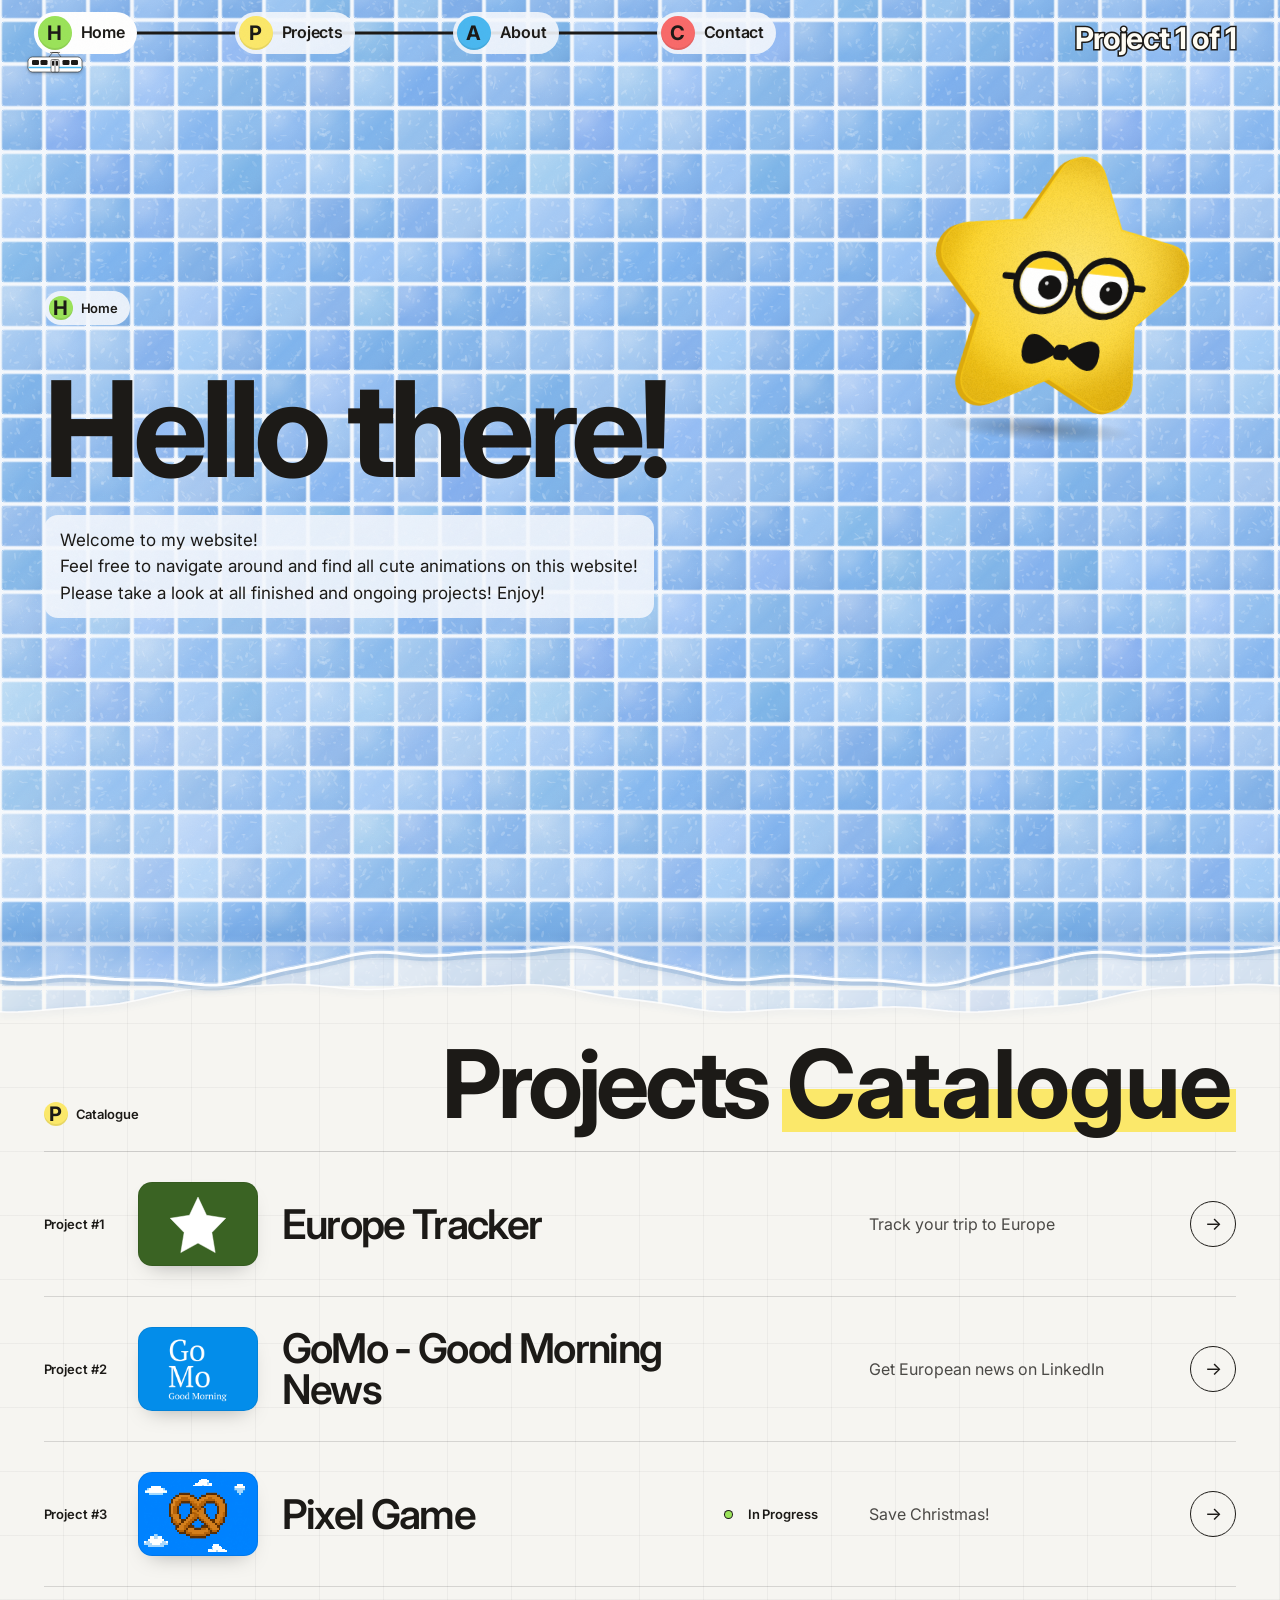
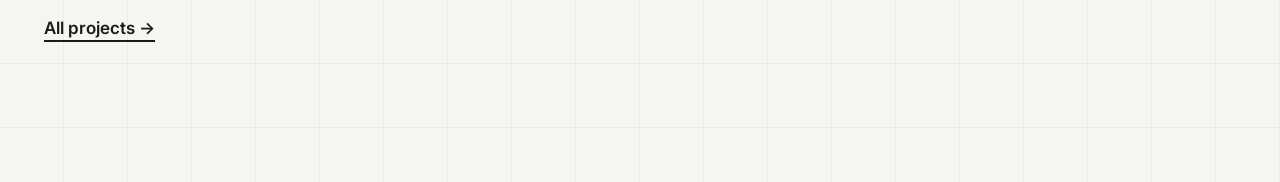
==== index.html @ 6cf7b0b1 "v73: About plush tram v2 with stone tunnel portals" ====
<!doctype html>
<html lang="en">
<head>
  <meta charset="utf-8">
  <meta name="viewport" content="width=device-width, initial-scale=1">
  <title>Project 1 of 1 — Apps, games &amp; media</title>
  <meta name="description" content="Project 1 of 1 is a small independent studio building apps, games and media. Every project is one of one.">
  <meta name="theme-color" content="#8fbdf0">
  <link rel="canonical" href="https://wolfgang-huber.github.io/project-1-of-1/">
  <meta property="og:type" content="website">
  <meta property="og:site_name" content="Project 1 of 1">
  <meta property="og:title" content="Project 1 of 1 — Apps, games &amp; media">
  <meta property="og:description" content="Project 1 of 1 is a small independent studio building apps, games and media. Every project is one of one.">
  <meta property="og:url" content="https://wolfgang-huber.github.io/project-1-of-1/">
  <meta property="og:image" content="https://wolfgang-huber.github.io/project-1-of-1/og-image.png">
  <meta name="twitter:card" content="summary_large_image">
  <link rel="icon" href="favicon.svg" type="image/svg+xml">
  <link rel="icon" href="favicon-32.png" sizes="32x32" type="image/png">
  <link rel="apple-touch-icon" href="apple-touch-icon.png">
  <link rel="preconnect" href="https://fonts.googleapis.com">
  <link rel="preconnect" href="https://fonts.gstatic.com" crossorigin>
  <link href="https://fonts.googleapis.com/css2?family=Inter:wght@400;500;600;700;800&display=swap" rel="stylesheet">
  <link rel="stylesheet" href="css/styles.css?v=73">
  <meta name="build" content="nav-train-v73">
  <script>document.documentElement.classList.add("js");</script>
</head>
<body>
  <a class="skip-link" href="#main">Skip to content</a>
  <header class="site-header">
    <nav class="nav wrap" aria-label="Primary">
      <a class="logo" href="index.html" aria-label="Project 1 of 1 — home">
        <span class="logo-outline" aria-hidden="true">Project 1 of 1</span>
      </a>
      <ul class="nav-links route" id="nav-links">
        <li><a href="index.html" aria-current="page"><span class="bullet bullet--lime" aria-hidden="true">H</span><span class="stop"><b>Home</b><small>Start of line</small></span></a></li>
        <li><a href="projects.html"><span class="bullet bullet--yellow" aria-hidden="true">P</span><span class="stop"><b>Projects</b><small>3 lots on view</small></span></a></li>
        <li><a href="about.html"><span class="bullet bullet--sky" aria-hidden="true">A</span><span class="stop"><b>About</b><small>The idea</small></span></a></li>
        <li><a href="contact.html"><span class="bullet bullet--coral" aria-hidden="true">C</span><span class="stop"><b>Contact</b><small>Say hello</small></span></a></li>
        <li class="train-li" aria-hidden="true"><span class="train"><svg viewBox="0 0 60 24" width="60" height="24"><path d="M24 7L27.5 2.5H32.5L36 7" fill="none" stroke="#1c1a17" stroke-opacity=".55" stroke-width="1" stroke-linejoin="round"/><path d="M25.5 2.5H34.5" stroke="#1c1a17" stroke-opacity=".55" stroke-width="1" stroke-linecap="round"/><rect x="3" y="7" width="54" height="15" rx="4.5" fill="#fff" stroke="#1c1a17" stroke-opacity=".55" stroke-width="1"/><path d="M3.5 17.5H56.5" stroke="#4ab8f0" stroke-width="1.6"/><g fill="#1c1a17"><rect x="7" y="10" width="7" height="5" rx="1.3"/><rect x="15.5" y="10" width="7" height="5" rx="1.3"/><rect x="37.5" y="10" width="7" height="5" rx="1.3"/><rect x="46" y="10" width="7" height="5" rx="1.3"/></g><rect x="26" y="9.5" width="8" height="12.5" rx="1.2" fill="#fff" stroke="#1c1a17" stroke-opacity=".55" stroke-width="1"/><path d="M30 9.5V22" stroke="#1c1a17" stroke-opacity=".55" stroke-width="1"/><g fill="#1c1a17"><rect x="27" y="10.8" width="2.2" height="5" rx=".7"/><rect x="30.8" y="10.8" width="2.2" height="5" rx=".7"/></g></svg></span></li>
      </ul>
    </nav>
  </header>
  <script src="js/nav.js?v=73"></script>
  <main id="main">
    <section class="hero hero--home" aria-labelledby="hero-title">
      <div class="hero-star" aria-hidden="true"><svg class="star-svg" viewBox="0 0 400 420" xmlns="http://www.w3.org/2000/svg" aria-hidden="true" focusable="false">
  <defs>
    <radialGradient id="stBody" cx="48%" cy="44%" r="62%">
      <stop offset="0" stop-color="#fed628"/><stop offset=".72" stop-color="#fdd324"/><stop offset="1" stop-color="#f0c215"/>
    </radialGradient>
    <radialGradient id="stHi" cx="38%" cy="28%" r="38%">
      <stop offset="0" stop-color="#fff" stop-opacity=".75"/><stop offset="1" stop-color="#fff" stop-opacity="0"/>
    </radialGradient>
    <radialGradient id="stShadow" cx="50%" cy="50%" r="50%">
      <stop offset="0" stop-color="#1c1a17" stop-opacity=".32"/><stop offset="1" stop-color="#1c1a17" stop-opacity="0"/>
    </radialGradient>
    <mask id="stBodyMask" maskUnits="userSpaceOnUse" x="0" y="0" width="400" height="420"><polygon points="200.0,84.0 238.8,158.6 321.7,172.4 262.8,232.4 275.2,315.6 200.0,278.0 124.8,315.6 137.2,232.4 78.3,172.4 161.2,158.6" fill="#fff" stroke="#fff" stroke-width="58" stroke-linejoin="round"/></mask>
    <radialGradient id="stDark" cx="50%" cy="50%" r="50%"><stop offset=".5" stop-color="#b98300" stop-opacity="0"/><stop offset=".78" stop-color="#b98300" stop-opacity=".22"/><stop offset="1" stop-color="#9c6d00" stop-opacity=".42"/></radialGradient>
    <radialGradient id="stLight" cx="50%" cy="50%" r="50%"><stop offset="0" stop-color="#fff3a6" stop-opacity=".55"/><stop offset="1" stop-color="#fff3a6" stop-opacity="0"/></radialGradient>
    <pattern id="stGrain" patternUnits="userSpaceOnUse" width="96" height="96"><image href="img/plush-grain.png?v=73" width="96" height="96"/></pattern>
    <clipPath id="stEyeClip"><circle r="28.5"/></clipPath>
    <filter id="stSoft" x="-20%" y="-20%" width="140%" height="140%"><feGaussianBlur stdDeviation="6"/></filter>
  </defs>
  <ellipse class="st-shadow" cx="200" cy="370" rx="118" ry="15" fill="url(#stShadow)"/>
  <g class="st-bob">
    <g class="st-back" transform="translate(0 0)"><polygon points="200.0,84.0 238.8,158.6 321.7,172.4 262.8,232.4 275.2,315.6 200.0,278.0 124.8,315.6 137.2,232.4 78.3,172.4 161.2,158.6" fill="#dcaa0e" stroke="#dcaa0e" stroke-width="62" stroke-linejoin="round"/></g>
    <g class="st-body">
      <polygon points="200.0,84.0 238.8,158.6 321.7,172.4 262.8,232.4 275.2,315.6 200.0,278.0 124.8,315.6 137.2,232.4 78.3,172.4 161.2,158.6" fill="url(#stBody)" stroke="url(#stBody)" stroke-width="62" stroke-linejoin="round"/>
      <g mask="url(#stBodyMask)">
        <circle class="st-dark" cx="200" cy="205" r="210" fill="url(#stDark)"/>
        <circle class="st-light" cx="200" cy="205" r="150" fill="url(#stLight)"/>
        <rect x="40" y="40" width="320" height="320" fill="url(#stGrain)" opacity=".18"/>
      </g>
    </g>
    <g class="st-face">
      <g class="st-eyes-open">
        <g class="st-eye" transform="translate(162 196)"><circle r="28.5" fill="#fff"/><circle r="28.5" fill="none" stroke="#1c1a17" stroke-opacity=".08" stroke-width="3"/><g class="st-pupil"><circle r="14" fill="#141312"/><circle cx="-4.5" cy="-4.5" r="2.2" fill="#fff" opacity=".85"/></g><rect class="st-eyelid" x="-29" y="-29" width="58" height="0" fill="#fed628" clip-path="url(#stEyeClip)"/></g>
        <g class="st-eye" transform="translate(238 196)"><circle r="28.5" fill="#fff"/><circle r="28.5" fill="none" stroke="#1c1a17" stroke-opacity=".08" stroke-width="3"/><g class="st-pupil"><circle r="14" fill="#141312"/><circle cx="-4.5" cy="-4.5" r="2.2" fill="#fff" opacity=".85"/></g><rect class="st-eyelid" x="-29" y="-29" width="58" height="0" fill="#fed628" clip-path="url(#stEyeClip)"/></g>
      </g>
      <g class="st-eyes-closed" fill="none" stroke="#1c1a17" stroke-width="6" stroke-linecap="round">
        <path d="M148 196 q14 12 28 0"/><path d="M224 196 q14 12 28 0"/>
      </g>
      <g class="st-glasses" fill="none" stroke="#141312" stroke-width="7.5" stroke-linecap="round">
        <circle cx="162" cy="196" r="33"/><circle cx="238" cy="196" r="33"/>
        <path d="M195 194 q5 -5 10 0"/><path d="M129 192 h-14"/><path d="M271 192 h14"/>
      </g>
      <g class="st-bow" transform="translate(200 276)">
        <path d="M-6 0 C-18 -10 -34 -20 -42 -14 C-48 -8 -48 8 -42 14 C-34 20 -18 10 -6 0 Z M6 0 C18 -10 34 -20 42 -14 C48 -8 48 8 42 14 C34 20 18 10 6 0 Z" fill="#141312" stroke="#141312" stroke-width="3" stroke-linejoin="round"/>
        <rect x="-9" y="-9" width="18" height="18" rx="6" fill="#141312"/>
      </g>
    </g>
  </g>
</svg></div>
      <div class="wrap hero-main">
        <p class="mono hero-kicker reveal"><span class="bullet bullet--sm bullet--lime" aria-hidden="true">H</span> Home</p>
        <h1 class="hero-title" id="hero-title">
          <span class="line"><span class="reveal">Hello there!</span></span>
        </h1>
        <div class="hero-side">
          <p class="hero-sub reveal">Welcome to my website!<br>Feel free to navigate around and find all cute animations on this website!<br>Please take a look at all finished and ongoing projects! Enjoy!</p>
        </div>
      </div>
    </section>
    <div class="waterline" aria-hidden="true">
      <div class="wl-wave wl-w2"><div class="wl-slosh"><div class="wl-mask"><div class="wl-unscale"><div class="wl-tiles"></div></div></div></div></div>
      <div class="wl-wave wl-w1"><div class="wl-slosh"><div class="wl-mask"><div class="wl-unscale"><div class="wl-tiles"></div></div></div></div></div>
      <div class="wl-wave wl-w2"><div class="wl-slosh"><div class="wl-line"></div></div></div>
      <div class="wl-wave wl-w1"><div class="wl-slosh"><div class="wl-line"></div></div></div>
    </div>

    <section class="section" aria-labelledby="projects-title">
      <div class="wrap">
        <div class="section-head">
          <p class="mono reveal"><span class="bullet bullet--sm bullet--yellow" aria-hidden="true">P</span> Catalogue</p>
          <h2 class="section-title reveal" id="projects-title">Projects <em>Catalogue</em></h2>
        </div>
        <ol class="work" role="list">
          <li class="work-item work-item--coral reveal">
            <a href="projects/europe-tracker.html" class="work-link" aria-label="Europe Tracker, app — view details">
              <span class="work-num mono">Project #1</span>
              <span class="work-thumb swatch swatch--coral" aria-hidden="true"></span>
              <span class="work-name">Europe Tracker</span>
              <span class="work-type mono"></span>
              <span class="work-desc">Track your trip to Europe</span>
              <span class="work-arrow" aria-hidden="true">→</span>
            </a>
          </li>
          <li class="work-item work-item--sky reveal">
            <a href="projects/morning-news.html" class="work-link" aria-label="Morning news channel on LinkedIn — view details">
              <span class="work-num mono">Project #2</span>
              <span class="work-thumb swatch swatch--sky" aria-hidden="true"></span>
              <span class="work-name">GoMo - Good Morning News</span>
              <span class="work-type mono"></span>
              <span class="work-desc">Get European news on LinkedIn</span>
              <span class="work-arrow" aria-hidden="true">→</span>
            </a>
          </li>
          <li class="work-item work-item--lime reveal">
            <a href="projects/pixel-game.html" class="work-link" aria-label="Pixel art game, in progress — view details">
              <span class="work-num mono">Project #3</span>
              <span class="work-thumb swatch swatch--lime" aria-hidden="true"></span>
              <span class="work-name">Pixel Game</span>
              <span class="work-type mono"><b class="live" aria-hidden="true"></b>In Progress</span>
              <span class="work-desc">Save Christmas!</span>
              <span class="work-arrow" aria-hidden="true">→</span>
            </a>
          </li>
        </ol>
        <p class="section-more reveal"><a class="text-link" href="projects.html">All projects <span aria-hidden="true">→</span></a></p>
      </div>
    </section>
  </main>
  <script src="js/tiles.js?v=73"></script>
  <script type="module" src="js/main.js?v=73"></script>
  <script src="js/star.js?v=73" defer></script>
  <script src="js/waterline.js?v=73" defer></script>
</body>
</html>
---- css/styles.css ----
/* Kern Studio (placeholder name) — studio / lab concept */
:root {
  --paper: #f4f0e6;
  --paper-2: #e9e5dc;
  --ink: #1c1a17;
  --ink-2: #2a2926;
  --muted: #5f5b54;
  --accent: #fbe86a;
  --accent-deep: #e9cf2f;
  --coral: #f86a6a;
  --sky: #4ab8f0;
  --lime: #9be35a;
  --display: "Instrument Serif", Georgia, serif;
  --line: rgba(18, 18, 18, 0.14);
  --sans: "Inter Tight", "Inter", system-ui, sans-serif;
  --serif: "Instrument Serif", Georgia, serif;
  --mono: "IBM Plex Mono", ui-monospace, Menlo, monospace;
  --pad: clamp(20px, 3.4vw, 48px);
  --ease: cubic-bezier(0.2, 0.9, 0.1, 1);
  --header-h: 76px;
}
*, *::before, *::after { box-sizing: border-box; }
html { scroll-behavior: smooth; scroll-padding-top: var(--header-h); }
body {
  margin: 0; background: var(--paper); color: var(--ink);
  font: 400 17px/1.55 var(--sans);
  -webkit-font-smoothing: antialiased; overflow-x: hidden;
}
a { color: inherit; text-decoration: none; }
canvas, svg { display: block; }
::selection { background: var(--accent); color: var(--ink); }
:focus-visible { outline: 2px solid var(--ink); box-shadow: 0 0 0 5px var(--accent); outline-offset: 3px; border-radius: 2px; }
.sr-only { position: absolute; width: 1px; height: 1px; overflow: hidden; clip: rect(0 0 0 0); white-space: nowrap; }
.skip-link { position: absolute; left: 12px; top: -60px; z-index: 99; background: var(--ink); color: var(--paper); padding: 10px 14px; font: 500 13px var(--mono); }
.skip-link:focus { top: 12px; }
.wrap { width: 100%; max-width: 1440px; margin: 0 auto; padding: 0 var(--pad); position: relative; }
.mono { font: 500 12px/1.4 var(--mono); letter-spacing: 0.04em; text-transform: uppercase; color: var(--muted); margin: 0; }
em { font-family: var(--serif); font-style: italic; font-weight: 400; letter-spacing: -0.01em; }

/* paper grain */
body::after {
  content: ""; position: fixed; inset: 0; pointer-events: none; z-index: 100; opacity: .35; mix-blend-mode: multiply;
  background-image: url("data:image/svg+xml,%3Csvg xmlns='http://www.w3.org/2000/svg' width='180' height='180'%3E%3Cfilter id='n'%3E%3CfeTurbulence type='fractalNoise' baseFrequency='.85' numOctaves='3' stitchTiles='stitch'/%3E%3CfeColorMatrix values='0 0 0 0 0.5 0 0 0 0 0.45 0 0 0 0 0.4 0 0 0 .18 0'/%3E%3C/filter%3E%3Crect width='100%25' height='100%25' filter='url(%23n)'/%3E%3C/svg%3E");
}

/* ---------- Header ---------- */
.site-header { position: fixed; inset: 0 0 auto; z-index: 50; height: var(--header-h); transition: background .3s, box-shadow .3s; }
.site-header.is-scrolled { background: rgba(242, 239, 232, 0.86); backdrop-filter: blur(12px); -webkit-backdrop-filter: blur(12px); box-shadow: 0 1px 0 var(--line); }
.nav { height: 100%; display: flex; align-items: center; justify-content: space-between; }
.logo { display: inline-flex; align-items: baseline; gap: 2px; }
.logo-word { font: 700 28px/1 var(--sans); letter-spacing: -0.06em; }
.logo-dot { width: 9px; height: 9px; border-radius: 50%; background: var(--accent); margin-left: 2px; }
.logo-sub { font: 500 11px var(--mono); text-transform: uppercase; letter-spacing: .06em; color: var(--muted); margin-left: 10px; }
.nav-links { display: flex; align-items: center; gap: 4px; list-style: none; margin: 0; padding: 0; }
.nav-links a { display: inline-block; padding: 9px 14px; border-radius: 999px; font-weight: 500; font-size: 15px; transition: background .25s, color .25s; }
.nav-links a:hover { background: var(--paper-2); }
.nav-links a[aria-current="page"]:not(.nav-cta) { box-shadow: inset 0 0 0 1px var(--ink); }
.nav-links .nav-cta { background: var(--ink); color: var(--paper); margin-left: 8px; padding: 9px 18px; }
.nav-links .nav-cta:hover { background: var(--accent); color: var(--ink); }
.nav-toggle { display: none; background: var(--ink); color: var(--paper); border: 0; border-radius: 999px; padding: 10px 18px; font: 500 14px var(--sans); cursor: pointer; }

/* ---------- Hero ---------- */
.hero { position: relative; min-height: 100vh; min-height: 100svh; display: flex; flex-direction: column; justify-content: space-between; padding: calc(var(--header-h) + 8px) 0 clamp(28px, 3.4vw, 44px); overflow: hidden; }
.hero-stage { position: absolute; inset: 0; z-index: 0; }
#globe { width: 100%; height: 100%; touch-action: pan-y; }
.blob-fallback { display: none; }
.no-webgl .blob-fallback { display: block; position: absolute; right: 8%; top: 18%; width: 36vw; aspect-ratio: 1; border-radius: 44% 56% 52% 48%; background: radial-gradient(circle at 35% 30%, #4a4642, #121212 60%); box-shadow: 0 0 0 1px var(--accent); }
.hero-top { position: relative; z-index: 2; display: flex; gap: clamp(16px, 3vw, 44px); padding-top: 14px; border-top: 1px solid var(--line); margin-top: 0; }
.hero-top .hero-hint { margin-left: auto; color: var(--ink); }
.hero-main { position: relative; z-index: 2; display: grid; grid-template-columns: minmax(0, 760px); align-items: end; gap: 26px; pointer-events: none; }
.hero-main a { pointer-events: auto; }
.hero-title { margin: 0; font-family: var(--display); font-weight: 400; font-size: clamp(60px, 8.6vw, 138px); line-height: 0.88; letter-spacing: -0.025em; }
.hero-title .line { display: block; overflow: hidden; padding-bottom: 0.06em; margin-bottom: -0.06em; }
.hero-title .line > span { display: inline-block; }
.hero-title em { font-size: 1em; letter-spacing: -0.02em; color: var(--ink); padding: 0 0.08em 0 0.04em; background: linear-gradient(transparent 52%, var(--accent) 52%, var(--accent) 90%, transparent 90%); }
.hero-side { padding-bottom: 6px; display: flex; align-items: center; gap: 28px; flex-wrap: wrap; }
.hero-side .hero-sub { margin: 0; }
.hero-sub { margin: 0 0 22px; color: var(--ink-2); font-size: 17px; max-width: 34ch; }
.btn { display: inline-flex; align-items: center; gap: 14px; padding: 8px 8px 8px 22px; border-radius: 999px; background: var(--ink); color: var(--paper); font-weight: 500; font-size: 15px; transition: background .3s var(--ease); }
.btn-icon { display: grid; place-items: center; width: 38px; height: 38px; border-radius: 50%; background: var(--accent); color: var(--ink); transition: transform .4s var(--ease); }
.btn:hover .btn-icon { transform: rotate(-45deg) scale(1.06); }
.badge { position: absolute; z-index: 2; right: calc(var(--pad) + 8px); top: auto; bottom: 48px; width: 112px; height: 112px; animation: spin 18s linear infinite; pointer-events: none; }
.badge text { font: 500 9.6px var(--mono); letter-spacing: .14em; text-transform: uppercase; fill: var(--ink); }
.badge circle { fill: var(--accent); }
@keyframes spin { to { transform: rotate(360deg); } }

/* ---------- Marquee ---------- */

/* ---------- Sections ---------- */
.section { padding: clamp(88px, 11vw, 160px) 0; }
.section-head { display: flex; justify-content: space-between; align-items: end; gap: 24px; border-bottom: 1px solid var(--ink); padding-bottom: 22px; flex-wrap: wrap-reverse; }
.section-title { margin: 0; font-family: var(--display); font-weight: 400; font-size: clamp(52px, 7.4vw, 120px); line-height: .9; letter-spacing: -0.025em; }
.section-title em { color: var(--ink); padding: 0 .06em; background: linear-gradient(transparent 55%, var(--accent) 55%, var(--accent) 92%, transparent 92%); }

/* Work list */
.work { list-style: none; margin: 0; padding: 0; }
.work-item { border-bottom: 1px solid var(--line); }
.work-link {
  position: relative; isolation: isolate;
  display: grid; grid-template-columns: 70px 120px minmax(0, 1.3fr) minmax(0, 0.8fr) minmax(0, 1.2fr) 48px;
  align-items: center; gap: 24px; padding: 30px 0;
  transition: color .35s var(--ease), padding .45s var(--ease);
}
.work-link::before { content: ""; position: absolute; inset: 0 calc(-1 * var(--pad)); background: var(--lot, var(--accent)); z-index: -1; transform: scaleY(0); transform-origin: bottom; transition: transform .45s var(--ease); }
.work-link:hover, .work-link:focus-visible { color: var(--ink); padding-left: 18px; }
.work-link:hover::before, .work-link:focus-visible::before { transform: scaleY(1); }
.work-link:hover .mono, .work-link:focus-visible .mono { color: var(--ink); }
.work-name { font-family: var(--display); font-weight: 400; font-size: clamp(34px, 4vw, 62px); letter-spacing: -0.02em; line-height: 1; }
.work-desc { color: inherit; opacity: .78; font-size: 16px; }
.work-arrow { justify-self: end; display: grid; place-items: center; width: 46px; height: 46px; border-radius: 50%; border: 1px solid currentColor; font-size: 18px; transition: background .35s, transform .45s var(--ease), border-color .35s; }
.work-link:hover .work-arrow { background: var(--ink); border-color: var(--ink); color: var(--paper); transform: rotate(-45deg); }
.live { display: inline-block; width: 7px; height: 7px; border-radius: 50%; background: var(--accent); margin-right: 8px; vertical-align: 1px; animation: blink 1.6s steps(2) infinite; }
@keyframes blink { 50% { opacity: .2; } }

/* thumbnails — abstract, CSS only */
.work-thumb { position: relative; width: 120px; height: 84px; border-radius: 10px; overflow: hidden; background: var(--paper-2); transition: transform .5s var(--ease); }
.work-link:hover .work-thumb { transform: scale(1.06) rotate(-2deg); }
.thumb--tracker { background: var(--accent); }
.thumb--tracker i { position: absolute; left: 50%; top: 50%; border: 1.5px solid var(--ink); border-radius: 50%; transform: translate(-50%, -50%); }
.thumb--tracker i:nth-child(1) { width: 20px; height: 20px; background: var(--ink); }
.thumb--tracker i:nth-child(2) { width: 46px; height: 46px; }
.thumb--tracker i:nth-child(3) { width: 72px; height: 72px; opacity: .5; }
.thumb--news { background: var(--ink); }
.work-link:hover .thumb--news { box-shadow: inset 0 0 0 1px rgba(242,239,232,.25); }
.thumb--news i { position: absolute; left: 50%; bottom: -34px; border-radius: 50%; transform: translateX(-50%); }
.thumb--news i:nth-child(1) { width: 52px; height: 52px; background: var(--accent); bottom: -18px; }
.thumb--news i:nth-child(2) { width: 84px; height: 84px; border: 1.5px solid var(--accent); bottom: -34px; opacity: .6; }
.thumb--news i:nth-child(3) { width: 116px; height: 116px; border: 1.5px solid var(--accent); bottom: -50px; opacity: .3; }
.thumb--pixel { background: #d9d4c8; display: grid; grid-template-columns: repeat(2, 18px); grid-auto-rows: 18px; place-content: center; }
.thumb--pixel i { background: var(--ink); }
.thumb--pixel i:nth-child(2), .thumb--pixel i:nth-child(3) { background: var(--accent); }
.work-link:hover .thumb--pixel i { animation: hop .6s var(--ease) infinite alternate; }
.thumb--pixel i:nth-child(2) { animation-delay: .1s !important; }
.thumb--pixel i:nth-child(3) { animation-delay: .2s !important; }
.thumb--pixel i:nth-child(4) { animation-delay: .3s !important; }
@keyframes hop { to { transform: translateY(-5px); } }

/* About */
.section--about { background: var(--paper-2); }
.about-title { margin: 22px 0 clamp(56px, 7vw, 96px); max-width: 24ch; font-family: var(--display); font-weight: 400; font-size: clamp(36px, 4.8vw, 74px); line-height: 1.02; letter-spacing: -0.02em; }
.about-title .muted { color: var(--muted); }
.pillars { list-style: none; margin: 0; padding: 0; display: grid; grid-template-columns: repeat(3, 1fr); gap: 0; border-top: 1px solid var(--ink); }
.pillars li { padding: 26px 28px 8px 0; }
.pillars li + li { padding-left: 28px; border-left: 1px solid var(--line); }
.pillars h3 { margin: 18px 0 8px; font-family: var(--display); font-weight: 400; font-size: 40px; letter-spacing: -0.01em; }
.pillars p { margin: 0; color: var(--ink-2); max-width: 30ch; }

/* Footer */
.footer { background: var(--ink); color: var(--paper); padding: clamp(88px, 11vw, 150px) 0 32px; }
.footer .mono { color: rgba(242, 239, 232, .6); }
.footer-title { margin: 18px 0 clamp(56px, 7vw, 96px); font-family: var(--display); font-weight: 400; font-size: clamp(72px, 14vw, 236px); line-height: .85; letter-spacing: -0.03em; }
.footer-title a { display: inline-flex; align-items: flex-start; gap: .08em; transition: color .3s; }
.footer-title a { color: var(--accent); }
.footer-title a:hover { color: #fff; }
.footer-arrow { font-size: .45em; color: var(--accent); transition: transform .45s var(--ease); }
.footer-title a:hover .footer-arrow { transform: translate(8px, -8px); }
.footer-grid { display: grid; grid-template-columns: repeat(3, 1fr); gap: 28px; border-top: 1px solid rgba(242,239,232,.18); padding-top: 22px; }
.footer-grid p { margin: 8px 0 0; font-size: 20px; letter-spacing: -0.02em; }
.footer-bottom { display: flex; justify-content: space-between; margin-top: clamp(64px, 8vw, 120px); }
.footer-bottom a:hover { color: var(--accent); }

/* Reveal */
.js .reveal { opacity: 0; transform: translateY(24px); transition: opacity .9s var(--ease), transform .9s var(--ease); transition-delay: var(--d, 0s); }
.js .hero-title .reveal { transform: translateY(105%); opacity: 1; transition-duration: 1.1s; }
.js .reveal.is-visible { opacity: 1; transform: none; }

/* Responsive */
@media (max-width: 1100px) {
  .work-link { grid-template-columns: 56px 100px 1fr auto 48px; }
  .work-desc { display: none; }
  .work-thumb { width: 100px; height: 72px; }
}
@media (max-width: 760px) {
  :root { --header-h: 64px; }
  .nav-toggle { display: block; }
  .nav-links { position: fixed; top: var(--header-h); left: 0; right: 0; flex-direction: column; align-items: stretch; gap: 0; padding: 8px var(--pad) 22px; background: var(--paper); box-shadow: 0 1px 0 var(--line); opacity: 0; visibility: hidden; transform: translateY(-8px); transition: opacity .3s, transform .3s var(--ease), visibility .3s; }
  .nav-links.is-open { opacity: 1; visibility: visible; transform: none; }
  .nav-links a { display: block; padding: 14px 0; border-radius: 0; border-bottom: 1px solid var(--line); font-size: 30px; font-weight: 600; letter-spacing: -0.04em; }
  .nav-links a[aria-current="page"]:not(.nav-cta) { box-shadow: none; text-decoration: underline; text-decoration-color: var(--accent); text-decoration-thickness: 5px; text-underline-offset: 6px; }
  .nav-links .nav-cta { margin: 16px 0 0; text-align: center; border-radius: 999px; font-size: 18px; letter-spacing: 0; padding: 14px; }
  .logo-sub { display: none; }
  .hero { justify-content: flex-end; gap: 0; }
  .hero-top { position: absolute; top: calc(var(--header-h) + 10px); left: 0; right: 0; flex-wrap: wrap; gap: 12px; }
  .hero-top .hero-hint { display: none; }
  .hero-main { grid-template-columns: 1fr; gap: 22px; }
  .hero-title { font-size: clamp(50px, 15vw, 84px); }
  .badge { width: 84px; height: 84px; top: auto; bottom: 46%; right: var(--pad); }
  .work-link { grid-template-columns: 64px 1fr 40px; grid-template-areas: "thumb name arrow" "thumb type arrow"; gap: 4px 16px; padding: 22px 0; }
  .work-num { display: none; }
  .work-thumb { grid-area: thumb; width: 64px; height: 64px; }
  .work-name { grid-area: name; font-size: 28px; }
  .work-type { grid-area: type; }
  .work-arrow { grid-area: arrow; width: 40px; height: 40px; }
  .thumb--tracker i:nth-child(3) { display: none; }
  .pillars { grid-template-columns: 1fr; }
  .pillars li, .pillars li + li { padding: 22px 0; border-left: 0; border-bottom: 1px solid var(--line); }
  .footer-grid { grid-template-columns: 1fr; gap: 18px; }
}
@media (prefers-reduced-motion: reduce) {
  html { scroll-behavior: auto; }
  *, *::before, *::after { animation: none !important; transition-duration: .001ms !important; }
  .js .reveal, .js .hero-title .reveal { opacity: 1; transform: none; }
}



/* --- Classical x candy additions --- */
.orn { font-family: var(--serif); font-size: 15px; color: var(--ink); margin-right: 6px; text-transform: none; }
.work-item--coral { --lot: var(--coral); }
.work-item--sky { --lot: var(--sky); }
.work-item--lime { --lot: var(--lime); }
.swatch { border-radius: 14px; background: var(--lot); box-shadow: inset 0 0 0 1px rgba(0,0,0,.06), inset 10px 10px 18px rgba(255,255,255,.5), inset -6px -8px 14px rgba(0,0,0,.08), 0 10px 22px -12px rgba(0,0,0,.35); }
.swatch::before { content: ""; position: absolute; left: 12px; top: 10px; width: 10px; height: 10px; border-radius: 50%; background: #1c1a17; box-shadow: 14px 0 0 -3px #8a8780; }
.swatch::after { content: ""; position: absolute; inset: 0; border-radius: inherit; background: linear-gradient(115deg, rgba(255,255,255,.55) 0 22%, transparent 23%); }
.work-link:hover .swatch { box-shadow: inset 0 0 0 2px var(--ink), 0 12px 24px -10px rgba(0,0,0,.4); }
.dot { display: inline-block; width: 10px; height: 10px; border-radius: 50%; margin-right: 8px; vertical-align: -1px; box-shadow: inset 2px 2px 3px rgba(255,255,255,.6); }
.dot--coral { background: var(--coral); } .dot--sky { background: var(--sky); } .dot--lime { background: var(--lime); }
.section-head { border-bottom: 0; position: relative; padding-bottom: 26px; }
.section-head::after { content: ""; position: absolute; left: 0; right: 0; bottom: 0; height: 5px; border-top: 1px solid var(--ink); border-bottom: 1px solid var(--ink); }
.hero-title .line:nth-child(2) em { background: linear-gradient(transparent 56%, var(--accent) 56%, var(--accent) 90%, transparent 90%); }
.live { background: var(--lime); box-shadow: 0 0 0 1px var(--ink); }
.logo-dot { box-shadow: 0 0 0 1.5px var(--ink); }
.badge circle { stroke: var(--ink); stroke-width: 1.5; }
.footer { background: #1c1a17; }
.footer-arrow { color: var(--accent); }

/* --- NYC-transit style navigation & labels (5c colours) --- */
:root { --transit: "Archivo", "Helvetica Neue", Helvetica, Arial, sans-serif; }
.mono { font: 700 13px/1.3 var(--transit); letter-spacing: -0.005em; text-transform: none; color: var(--ink); display: inline-flex; align-items: center; gap: 8px; }
.hero-top .mono { font-weight: 700; }
.badge text { font-family: var(--transit); font-weight: 700; letter-spacing: .08em; }
.bullet {
  --b: var(--accent); --fg: var(--ink);
  flex: none; display: inline-grid; place-items: center; width: 34px; height: 34px; border-radius: 50%;
  background: var(--b); color: var(--fg); font: 800 19px/1 var(--transit); letter-spacing: -0.02em;
  box-shadow: inset 0 -2px 0 rgba(0,0,0,.08);
}
.bullet--sm { width: 24px; height: 24px; font-size: 13px; }
.bullet--yellow { --b: var(--accent); --fg: #1c1a17; }
.bullet--coral { --b: var(--coral); --fg: #1c1a17; }
.bullet--sky { --b: var(--sky); --fg: #1c1a17; }
.bullet--lime { --b: var(--lime); --fg: #1c1a17; }

.route { position: relative; gap: 0 !important; padding: 4px 0 !important; }
.route::before { /* the line connecting the stops */
  content: ""; position: absolute; left: 22px; right: 22px; top: 50%; height: 3px; transform: translateY(-50%);
  background: var(--ink); border-radius: 2px; z-index: 0;
}
.route li { position: relative; z-index: 1; }
.route a, .route a:hover { display: inline-flex !important; align-items: center; gap: 9px; padding: 4px 12px 4px 4px !important; margin: 0 6px; border-radius: 999px !important; background: var(--paper) !important; box-shadow: none !important; transition: transform .25s var(--ease); color: var(--ink) !important; }
.route a::after { display: none; }
.route a:hover { transform: translateY(-2px); }
.route .stop { display: grid; line-height: 1.05; }
.route .stop b { font: 700 15px/1.1 var(--transit); letter-spacing: -0.01em; }
.route .stop small { display: none; font: 500 12px/1.2 var(--transit); color: var(--muted); }
.route a[aria-current="page"] .bullet { box-shadow: 0 0 0 3px var(--paper), 0 0 0 5px var(--ink); }
.route a[aria-current="page"] .stop b { text-decoration: underline; text-decoration-thickness: 3px; text-underline-offset: 4px; text-decoration-color: var(--b, var(--ink)); }
.nav-toggle { font-family: var(--transit); font-weight: 700; }

@media (max-width: 760px) {
  .route { position: fixed; top: var(--header-h); left: 0; right: 0; flex-direction: row; justify-content: space-between; padding: 12px var(--pad) 38px !important; background: var(--paper); box-shadow: 0 1px 0 var(--line); }
  .route::before { left: calc(var(--pad) + 18px); right: calc(var(--pad) + 18px); top: 34px; width: auto; height: 3px; }
  .route a, .route a:hover { display: inline-flex !important; flex-direction: column; align-items: center; margin: 0 !important; padding: 0 !important; gap: 6px; background: transparent !important; font-size: inherit !important; letter-spacing: 0 !important; }
  .route .bullet { width: 44px; height: 44px; font-size: 24px; box-shadow: 0 0 0 4px var(--paper); }
  .route a[aria-current="page"] .bullet { box-shadow: 0 0 0 4px var(--paper), 0 0 0 6px var(--ink); }
  .route .stop { text-align: center; }
  .route .stop b { font-size: 13px; letter-spacing: -0.01em; }
  .route .stop small { display: none; }
  .route a[aria-current="page"] .stop b { text-decoration: underline; text-decoration-thickness: 3px; text-underline-offset: 3px; }
}
.route a { text-decoration: none !important; }

/* ===== v4: clean background, menu top-left, "1 of 1" brand ===== */
:root { --paper: #f6f5f1; --paper-2: #ecebe5; }
body { background-color: var(--paper);
  background-image:
    linear-gradient(rgba(28,26,23,.045) 1px, transparent 1px),
    linear-gradient(90deg, rgba(28,26,23,.045) 1px, transparent 1px);
  background-size: 64px 64px; background-position: -1px -1px; }
body::after { opacity: .18; }
.section--about { background: var(--accent); }
.section--about .about-title .muted { color: rgba(28,26,23,.6); }
.section--about .pillars { border-top-color: var(--ink); }
.section--about .pillars li + li { border-left-color: rgba(28,26,23,.2); }
.site-header.is-scrolled { background: rgba(246,245,241,.9); }
.bullet { font-weight: 900; font-size: 20px; letter-spacing: -0.03em; }
.mono { font-weight: 700; letter-spacing: 0; }
.route .stop b { font: 800 16px/1.1 var(--transit); letter-spacing: -0.015em; }
.nav { justify-content: flex-start; gap: 12px; }
.nav-links { order: 0; margin-left: -10px !important; }
.logo { order: 2; margin-left: auto; display: inline-flex; align-items: center; gap: 10px; }
.logo-name { font: 400 26px/1 var(--display); letter-spacing: -0.01em; }
.logo-mark { display: inline-flex; align-items: baseline; gap: 5px; padding: 7px 12px 8px; background: var(--ink); color: var(--paper); border-radius: 8px; font: 900 17px/1 var(--transit); letter-spacing: -0.02em; }
.logo-mark i { font: italic 400 16px/1 var(--display); color: var(--accent); }
.badge { display: none; }
@media (max-width: 760px) {
  .nav-toggle { order: 0; }
  .logo-name { font-size: 22px; }
  .route a[aria-current="page"] .bullet { box-shadow: 0 0 0 4px var(--paper), 0 0 0 6px var(--ink); }
}

/* ===== v4 tiles + single Apple-like type family ===== */
:root {
  --apple: -apple-system, BlinkMacSystemFont, "SF Pro Display", "SF Pro Text", "Helvetica Neue", Inter, Arial, sans-serif;
  --sans: var(--apple); --serif: var(--apple); --mono: var(--apple); --display: var(--apple); --transit: var(--apple);
  --tile: #8fbdf0;
}
body, button, input { font-family: var(--apple); }
em { font-family: var(--apple); font-style: normal; font-weight: inherit; }
.hero-title { font-family: var(--apple); font-weight: 700; letter-spacing: -0.05em; line-height: .92; font-size: clamp(54px, 7.6vw, 122px); }
.hero-title em { letter-spacing: -0.05em; }
.section-title { font-family: var(--apple); font-weight: 700; letter-spacing: -0.05em; }
.work-name { font-family: var(--apple); font-weight: 600; letter-spacing: -0.04em; }
.about-title { font-family: var(--apple); font-weight: 600; letter-spacing: -0.035em; line-height: 1.06; }
.pillars h3 { font-family: var(--apple); font-weight: 700; font-size: 30px; letter-spacing: -0.03em; }
.footer-title { font-family: var(--apple); font-weight: 700; letter-spacing: -0.06em; }
.mono { font-family: var(--apple); font-weight: 600; font-size: 13px; letter-spacing: -0.005em; }
.bullet { font-family: var(--apple); font-weight: 700; letter-spacing: -0.02em; }
.route .stop b { font-family: var(--apple); font-weight: 600; letter-spacing: -0.015em; }
.route .stop small { font-family: var(--apple); }
.logo-name { font-family: var(--apple); font-weight: 600; font-size: 21px; letter-spacing: -0.03em; }
.logo-mark { font-family: var(--apple); font-weight: 700; }
.logo-mark i { font-family: var(--apple); font-style: normal; font-weight: 500; font-size: 14px; }
.orn { font-family: var(--apple); }
.btn, .nav-toggle { font-family: var(--apple); }

/* pool-tile mosaic hero (pattern painted by js/tiles.js; CSS grid fallback) */
.hero {
  background-color: var(--tile);
  background-image:
    linear-gradient(#f4f8fd 3px, transparent 3px),
    linear-gradient(90deg, #f4f8fd 3px, transparent 3px);
  background-size: 44px 44px;
}
.hero.has-tiles { background-image: var(--tiles-img); background-size: var(--tiles-size) var(--tiles-size); }
.hero::after { /* soft water light so the type area stays calm */
  content: ""; position: absolute; inset: 0; pointer-events: none; z-index: 0;
  background: radial-gradient(120% 90% at 0% 100%, rgba(255,255,255,.28), transparent 55%);
}
.hero-top { border-top-color: rgba(28,26,23,.25); }
.hero-sub { color: var(--ink); }
.site-header:not(.is-scrolled) .route a { background: transparent !important; }
.site-header:not(.is-scrolled) .route a .stop b { color: var(--ink); }
.site-header:not(.is-scrolled) .route a[aria-current="page"] .bullet { box-shadow: 0 0 0 3px var(--tile), 0 0 0 5px var(--ink); }
.hero-stage { z-index: 1; }
.site-header:not(.is-scrolled) .route a { background: rgba(244,248,253,.9) !important; }
.hero-sub { background: rgba(244,248,253,.88); padding: 12px 16px; border-radius: 14px; }
.hero-top .mono { background: rgba(244,248,253,.88); padding: 5px 10px; border-radius: 999px; }
.hero-top { border-top: 0; }
.work-name { font-size: clamp(28px, 3.2vw, 48px); white-space: nowrap; }

/* ===================== Multi-page site ===================== */

/* Home hero without centerpiece: wide headline */
.hero--home .hero-main { grid-template-columns: minmax(0, 1fr); }
.hero--home .hero-title { font-size: clamp(56px, 10.4vw, 176px); line-height: .9; max-width: 13ch; }
.hero--home .hero-side { max-width: 860px; }
.hero--home .hero-title .line:nth-child(2) em { background: linear-gradient(transparent 56%, var(--accent) 56%, var(--accent) 90%, transparent 90%); }

/* Sub-page hero (shorter, same tiles) */
.hero--page { min-height: 0; padding: calc(var(--header-h) + clamp(56px, 8vw, 110px)) 0 clamp(56px, 7vw, 96px); justify-content: flex-end; }
.hero--page .hero-main { grid-template-columns: minmax(0, 1fr); gap: 18px; }
.hero-kicker { align-self: start; background: rgba(244,248,253,.9); padding: 5px 12px 5px 5px; border-radius: 999px; width: max-content; }
.page-title { font-size: clamp(56px, 9vw, 150px); }
.hero--page .hero-sub { max-width: 46ch; font-size: 18px; width: max-content; max-width: min(46ch, 100%); }
.crumb { text-decoration: underline; text-decoration-thickness: 2px; text-underline-offset: 3px; }
.crumb:hover { text-decoration-color: var(--coral); }

.section--tight { padding-top: clamp(56px, 7vw, 96px); }
.section-more { margin: 28px 0 0; }
.text-link { font-weight: 600; font-size: 17px; border-bottom: 2px solid var(--ink); padding-bottom: 2px; transition: border-color .25s, color .25s; }
.text-link span { display: inline-block; transition: transform .3s var(--ease); }
.text-link:hover { border-color: var(--accent-deep); }
.text-link:hover span { transform: translateX(4px); }
.footer-nav { display: flex; gap: 18px; flex-wrap: wrap; }
.footer-nav a, .footer-bottom a.mono { color: rgba(242,239,232,.75); }
.footer-nav a:hover { color: var(--accent); }
.footer .mono { color: rgba(242, 239, 232, .7); }
.footer--slim { padding-top: 32px; }
.footer--slim .footer-bottom { margin-top: 0; }

/* Lots grid (projects page) */
.lots { list-style: none; margin: 0; padding: 0; display: grid; grid-template-columns: repeat(3, 1fr); gap: clamp(16px, 2vw, 28px); }
.lot-card a { display: flex; flex-direction: column; gap: 12px; height: 100%; padding: 14px 14px 22px; border-radius: 22px; background: #fff; box-shadow: 0 1px 0 rgba(0,0,0,.04), 0 18px 40px -28px rgba(28,26,23,.45); transition: transform .45s var(--ease), box-shadow .45s var(--ease); }
.lot-card a:hover, .lot-card a:focus-visible { transform: translateY(-6px); box-shadow: 0 1px 0 rgba(0,0,0,.04), 0 30px 60px -30px rgba(28,26,23,.5); }
.lot-card--coral { --lot: var(--coral); } .lot-card--sky { --lot: var(--sky); } .lot-card--lime { --lot: var(--lime); }
.lot-visual { position: relative; display: grid; place-items: center; aspect-ratio: 4 / 3; width: 100%; height: auto; overflow: hidden; }
.lot-big { position: relative; z-index: 1; font-weight: 800; font-size: clamp(56px, 7vw, 104px); letter-spacing: -0.06em; color: rgba(28,26,23,.88); transition: transform .5s var(--ease); }
.lot-card a:hover .lot-big { transform: scale(1.06) rotate(-2deg); }
.lot-meta { display: flex; justify-content: space-between; gap: 8px; padding: 6px 8px 0; }
.lot-name { padding: 0 8px; font-weight: 700; font-size: clamp(26px, 2.4vw, 34px); letter-spacing: -0.035em; line-height: 1.05; }
.lot-desc { padding: 0 8px; color: var(--ink-2); font-size: 15px; }
.lot-go { margin-top: auto; padding: 8px 8px 0; color: var(--ink) !important; }
.lot-go span { display: inline-block; transition: transform .3s var(--ease); }
.lot-card a:hover .lot-go span { transform: translateX(5px); }
.ph { color: var(--muted); }

/* Project detail */
.lot-page--coral { --lot: var(--coral); } .lot-page--sky { --lot: var(--sky); } .lot-page--lime { --lot: var(--lime); }
.lot-detail { display: grid; grid-template-columns: minmax(0, 1.1fr) minmax(0, 1fr); gap: clamp(28px, 4vw, 64px); align-items: start; }
.lot-visual--hero { border-radius: 28px; aspect-ratio: 4 / 3.2; }
.lot-visual--hero .lot-big { font-size: clamp(90px, 13vw, 200px); }
.facts { margin: 0; display: grid; border-top: 2px solid var(--ink); }
.facts div { display: grid; grid-template-columns: 110px 1fr; gap: 16px; padding: 16px 0; border-bottom: 1px solid var(--line); align-items: baseline; }
.facts dd { margin: 0; font-weight: 600; font-size: 18px; letter-spacing: -0.01em; }
.facts dd.ph { font-weight: 400; color: var(--muted); }
.lot-text { grid-column: 1 / -1; max-width: 760px; }
.lot-h { margin: 44px 0 12px; font-weight: 700; font-size: clamp(28px, 3vw, 40px); letter-spacing: -0.035em; }
.lot-text p { margin: 0; font-size: 18px; color: var(--ink-2); }
.ph-tag { display: inline-block; margin-right: 8px; padding: 3px 9px; border-radius: 999px; background: var(--paper-2); color: var(--ink); font-size: 12px; font-weight: 700; vertical-align: 2px; box-shadow: inset 0 0 0 1px var(--line); }
.ph-tag--ok { background: var(--lime); box-shadow: none; }
.ph-list { list-style: none; margin: 0; padding: 0; display: grid; gap: 10px; font-size: 17px; color: var(--ink-2); }
.gallery { display: grid; grid-template-columns: 1fr 1fr; gap: 16px; }
.ph-img { margin: 0; aspect-ratio: 4 / 3; border-radius: 18px; display: grid; place-items: center; background: repeating-linear-gradient(135deg, var(--paper-2) 0 12px, #f3f2ed 12px 24px); box-shadow: inset 0 0 0 1px var(--line); color: var(--muted); font-weight: 600; font-size: 14px; }
.lot-nav { display: flex; justify-content: space-between; gap: 16px; margin-top: clamp(56px, 7vw, 96px); padding-top: 22px; border-top: 2px solid var(--ink); }
.lot-nav-link { display: grid; gap: 4px; padding: 6px 0; }
.lot-nav-link b { font-size: clamp(22px, 2.4vw, 32px); font-weight: 700; letter-spacing: -0.03em; transition: color .25s; }
.lot-nav-link:hover b { color: var(--accent-deep); }
.lot-nav-link--next { text-align: right; }

/* About page */
.about-grid { display: grid; grid-template-columns: 1fr 1fr; gap: clamp(28px, 5vw, 80px); margin-bottom: clamp(48px, 6vw, 88px); }
.about-block { border-top: 2px solid var(--ink); padding-top: 18px; }
.about-lead { margin: 14px 0 12px; font-weight: 600; font-size: clamp(24px, 2.6vw, 36px); line-height: 1.15; letter-spacing: -0.03em; }
.dot--yellow { background: var(--accent); box-shadow: inset 0 0 0 1px rgba(0,0,0,.15); }
.pillars--page { border-top: 2px solid var(--ink); }

/* Contact page */
.contact-grid { display: grid; grid-template-columns: repeat(3, 1fr); gap: clamp(16px, 2vw, 28px); }
.contact-card { display: grid; gap: 8px; align-content: start; padding: 26px; border-radius: 22px; background: #fff; box-shadow: 0 18px 40px -28px rgba(28,26,23,.45); transition: transform .4s var(--ease), box-shadow .4s var(--ease); }
a.contact-card:hover { transform: translateY(-5px); box-shadow: 0 30px 60px -30px rgba(28,26,23,.5); }
.contact-card .bullet { width: 48px; height: 48px; font-size: 20px; margin-bottom: 10px; }
.contact-card b { font-size: clamp(22px, 2.2vw, 28px); letter-spacing: -0.03em; word-break: break-word; }
.contact-card .ph-tag { justify-self: start; margin-top: 6px; }

@media (max-width: 960px) {
  .lots { grid-template-columns: 1fr 1fr; }
  .lot-detail, .about-grid { grid-template-columns: 1fr; }
  .contact-grid { grid-template-columns: 1fr; }
}
@media (max-width: 760px) {
  .lots { grid-template-columns: 1fr; }
  .hero--home .hero-title { font-size: clamp(50px, 14.5vw, 84px); }
  .hero--home { justify-content: flex-end; }
  .page-title { font-size: clamp(52px, 15vw, 88px); }
  .hero--page .hero-sub { width: auto; }
  .gallery { grid-template-columns: 1fr; }
  .facts div { grid-template-columns: 90px 1fr; }
  .footer-bottom { flex-wrap: wrap; gap: 14px; }
}

/* ===================== Transit nav: long line + train ===================== */
@view-transition { navigation: auto; }
.site-header { view-transition-name: site-header; }
.train { view-transition-name: nav-train; }
::view-transition-group(site-header), ::view-transition-group(nav-train) { animation: none; }
::view-transition-old(site-header), ::view-transition-new(site-header),
::view-transition-old(nav-train), ::view-transition-new(nav-train) { animation: none; }
::view-transition-old(root) { animation: vt-out .18s ease both; }
::view-transition-new(root) { animation: vt-in .28s ease both; }
@keyframes vt-out { to { opacity: 0; } }
@keyframes vt-in { from { opacity: 0; } }

@media (min-width: 761px) {
  .route { width: min(58vw, 860px); justify-content: space-between; padding: 4px 0 14px !important; }
  .route a, .route a:hover { margin: 0 !important; }
  .route::before { left: 18px; right: 18px; top: calc(50% - 5px); }
}
.train-li { position: absolute !important; left: 0; top: 0; z-index: 3 !important; pointer-events: none; list-style: none; }
.train { position: absolute; left: 0; top: 0; display: block; width: 60px; height: 24px; margin: -8px 0 0 -30px;
  transform: translate(var(--tx, 0px), var(--ty, 0px)); opacity: 0; filter: drop-shadow(0 1.5px 1.5px rgba(28,26,23,.35)); }
.train.is-placed { opacity: 1; }
.train.is-moving { transition: transform .8s cubic-bezier(.65,0,.35,1); }
.train svg { display: block; }
.train.is-moving svg { animation: train-bob .2s ease-in-out infinite alternate; }
@keyframes train-bob { to { transform: translateY(-.8px); } }
@media (max-width: 760px) {
  .route .train-li { display: block; }
}
@media (prefers-reduced-motion: reduce) {
  .train.is-moving { transition: none; }
  .train.is-moving svg { animation: none; }
  ::view-transition-old(root), ::view-transition-new(root) { animation: none; }
}

@media (max-width: 760px) {
  .route .train-li { display: block; }
}

/* Active station: solid white pill, no underline, no ring */
.route a[aria-current="page"] .stop b,
.site-header .route a[aria-current="page"] .stop b { text-decoration: none !important; }
.route a[aria-current="page"] .bullet,
.site-header:not(.is-scrolled) .route a[aria-current="page"] .bullet { box-shadow: inset 0 -2px 0 rgba(0,0,0,.08); }
.site-header .route a[aria-current="page"], .site-header .route a[aria-current="page"]:hover { background: #fff !important; }
@media (max-width: 760px) {
  .route a[aria-current="page"] .bullet,
  .site-header:not(.is-scrolled) .route a[aria-current="page"] .bullet { box-shadow: 0 0 0 4px var(--paper); }
  .site-header .route a[aria-current="page"], .site-header .route a[aria-current="page"]:hover { background: transparent !important; }
}

/* Contact hero: LinkedIn banner */
.hero--contact .hero-main { grid-template-columns: minmax(0, 1fr) minmax(0, 400px); column-gap: clamp(28px, 4vw, 64px); align-items: end; }
.hero--contact .hero-main > :not(.li-banner) { grid-column: 1; }
.li-banner { grid-column: 2; grid-row: 1 / span 3; align-self: end; display: flex; align-items: center; gap: 16px; padding: 18px 20px 18px 18px; border-radius: 22px; background: #fff; color: var(--ink); box-shadow: 0 1px 0 rgba(0,0,0,.04), 0 22px 44px -26px rgba(28,26,23,.55); transition: transform .4s var(--ease), box-shadow .4s var(--ease); }
.li-banner:hover, .li-banner:focus-visible { transform: translateY(-4px); box-shadow: 0 1px 0 rgba(0,0,0,.04), 0 30px 60px -28px rgba(28,26,23,.6); }
.li-badge { flex: none; display: grid; place-items: center; width: 56px; height: 56px; border-radius: 14px; background: #0A66C2; color: #fff; font: 700 28px/1 var(--apple); letter-spacing: -0.04em; }
.li-text { display: grid; gap: 3px; min-width: 0; }
.li-text small { font-size: 14px; font-weight: 500; color: var(--ink-2); }
.li-text b { font-size: clamp(22px, 2vw, 28px); font-weight: 700; letter-spacing: -0.03em; line-height: 1.1; }
.li-arrow { margin-left: auto; flex: none; display: grid; place-items: center; width: 40px; height: 40px; border-radius: 50%; background: var(--accent); font-size: 18px; transition: transform .3s var(--ease); }
.li-banner:hover .li-arrow { transform: rotate(0deg) translate(2px, -2px); }
.footer-grid a { border-bottom: 1px solid rgba(242,239,232,.4); }
.footer-grid a:hover { color: var(--accent); border-color: var(--accent); }
@media (max-width: 760px) {
  .hero--contact .hero-main { grid-template-columns: minmax(0, 1fr); }
  .li-banner { grid-column: 1; grid-row: auto; justify-self: stretch; margin-top: 6px; }
}

/* Contact: full-height hero, nothing below */
.hero--page.hero--contact { min-height: 100vh; min-height: 100svh; justify-content: center; padding-top: calc(var(--header-h) + 48px); padding-bottom: clamp(96px, 16vh, 200px); }
@media (max-width: 760px) { .hero--page.hero--contact { justify-content: center; padding-top: calc(var(--header-h) + 40px); padding-bottom: 14vh; } }

/* Contact: banner aligned with headline */
@media (min-width: 761px) { .hero--contact .li-banner { grid-row: 2; align-self: center; } }

/* Projects: vintage azulejo tiles */
main.azulejo { background: #efe7d6 url("../img/azulejo.svg?v=10") 0 0 / 400px 400px; }
.azulejo .hero.hero--azulejo, .azulejo .hero.has-tiles { background: transparent !important; }
.azulejo .hero--azulejo { min-height: 100vh; min-height: 100svh; justify-content: center; padding-top: calc(var(--header-h) + 48px); padding-bottom: clamp(80px, 14vh, 180px); }
.azulejo .hero--azulejo .hero-main { width: min(100% - 2 * var(--pad), 760px); margin-left: var(--pad); padding: clamp(24px, 3vw, 40px); background: rgba(255,255,255,.94); border-radius: 26px; box-shadow: 0 1px 0 rgba(0,0,0,.05), 0 30px 60px -34px rgba(20,24,60,.6); }
@media (min-width: 761px) { .azulejo .hero--azulejo .hero-main { margin-left: max(var(--pad), calc((100vw - 1440px) / 2 + var(--pad))); } }
.azulejo .hero--azulejo .hero-kicker, .azulejo .hero--azulejo .hero-sub { background: transparent; padding-left: 0; box-shadow: none; }
.azulejo .hero--azulejo .hero-sub { padding: 0; width: auto; }
.azulejo .section { background: transparent; padding-bottom: clamp(64px, 8vw, 120px); }
.azulejo .lot-card a { box-shadow: 0 1px 0 rgba(0,0,0,.05), 0 24px 50px -28px rgba(20,24,60,.65); }
@media (max-width: 760px) {
  main.azulejo { background-size: 280px 280px; }
  .azulejo .hero--azulejo .hero-main { margin: 0 var(--pad); width: auto; }
}

/* Project image visuals */
.lot-visual--img { background: #fdfefe; box-shadow: inset 0 0 0 1px var(--line); border-radius: 16px; }
.lot-visual--img { position: relative; overflow: hidden; }
.lot-visual--img img { position: absolute; inset: 0; width: 100% !important; height: 100% !important; max-width: none; object-fit: contain; padding: 8%; box-sizing: border-box; display: block; }
.lot-visual--hero.lot-visual--img { border-radius: 28px; }
.hero--page .hero-main > .btn { justify-self: start; width: max-content; }

/* About: German half-timbered (Fachwerk) background */
main.fachwerk { background: #ece5d5 url("../img/fachwerk.svg?v=16") 0 0 / 480px 360px; }
.fachwerk .hero.hero--fachwerk, .fachwerk .hero.has-tiles { background: transparent !important; }
.fachwerk .hero--fachwerk { min-height: 100vh; min-height: 100svh; justify-content: center; padding-top: calc(var(--header-h) + 48px); padding-bottom: clamp(80px, 14vh, 180px); }
.fachwerk .hero--fachwerk .hero-main { width: min(100% - 2 * var(--pad), 760px); padding: clamp(24px, 3vw, 40px); background: rgba(255,255,255,.98); border-radius: 26px; box-shadow: 0 1px 0 rgba(0,0,0,.05), 0 30px 60px -34px rgba(30,20,10,.65); }
@media (min-width: 761px) { .fachwerk .hero--fachwerk .hero-main { margin-left: max(var(--pad), calc((100vw - 1440px) / 2 + var(--pad))); } }
.fachwerk .hero--fachwerk .hero-kicker, .fachwerk .hero--fachwerk .hero-sub { background: transparent; padding-left: 0; box-shadow: none; }
.fachwerk .hero--fachwerk .hero-sub { padding: 0; width: auto; }
.fachwerk .section { background: transparent; padding-bottom: clamp(64px, 8vw, 120px); }
.fachwerk .section > .wrap { width: calc(100% - 2 * var(--pad)); max-width: calc(1440px - 2 * var(--pad)); padding: clamp(24px, 3vw, 44px); background: rgba(255,255,255,.98); border-radius: 26px; box-shadow: 0 1px 0 rgba(0,0,0,.05), 0 30px 60px -34px rgba(30,20,10,.65); }
.fachwerk .section > .wrap + .wrap { margin-top: 20px; }
.fachwerk .about-grid { margin-bottom: 0; }
@media (max-width: 760px) {
  main.fachwerk { background-size: 336px 252px; }
  .fachwerk .hero--fachwerk .hero-main { margin: 0 var(--pad); width: auto; }
}

/* No footer: let page content reach the bottom cleanly */
body { min-height: 100vh; min-height: 100svh; display: flex; flex-direction: column; }
#main { flex: 1 0 auto; }

/* Overview bullet list */
.overview-list { margin: 0; padding: 0; list-style: none; display: grid; gap: 14px; max-width: 760px; }
.overview-list li { position: relative; padding-left: 28px; font-size: 18px; line-height: 1.55; color: var(--ink-2); }
.overview-list li::before { content: ""; position: absolute; left: 4px; top: .62em; width: 10px; height: 10px; border-radius: 50%; background: var(--ink); }
.site-header.is-scrolled { background: rgba(246,245,241,.45); backdrop-filter: blur(8px); -webkit-backdrop-filter: blur(8px); }

/* About: single-column idea panel */
.fachwerk .section > .wrap.about-single { max-width: 860px; margin-left: max(var(--pad), calc((100vw - 1440px) / 2 + var(--pad))); }
.about-single .about-lead { max-width: 30ch; }
.about-body { margin: 0 0 14px; max-width: 62ch; font-size: 19px; line-height: 1.6; color: var(--ink-2); }
.about-body:last-child { margin-bottom: 0; }
@media (max-width: 760px) { .fachwerk .section > .wrap.about-single { margin: 0 var(--pad); width: auto; } .about-body { font-size: 17px; } }
.about-single .about-block + .about-block { margin-top: clamp(32px, 4vw, 52px); }
/* About: full-width idea panel */
.fachwerk .section > .wrap.about-single { max-width: calc(1440px - 2 * var(--pad)); margin-left: auto; margin-right: auto; }
.about-single .about-lead, .about-single .about-body { max-width: none; }

/* Mobile: always-visible station row, no menu toggle */
@media (max-width: 760px) {
  :root { --header-h: 118px; }
  .nav-toggle { display: none !important; }
  .nav { flex-wrap: wrap; align-content: flex-start; row-gap: 2px; padding-top: 8px; height: auto; }
  .logo { order: -1; margin-left: auto; gap: 6px; }
  .logo-name { font-size: 17px; }
  .logo-mark { font-size: 13px; padding: 5px 9px 6px; }
  .logo-mark i { font-size: 12px; }
  .site-header .route, .site-header .route.is-open {
    position: relative !important; top: auto; left: auto; right: auto; order: 2; width: 100%; margin: 0 !important;
    display: flex; flex-direction: row; justify-content: space-between; align-items: flex-start;
    padding: 0 0 26px !important; background: transparent !important; box-shadow: none !important;
    opacity: 1 !important; visibility: visible !important; transform: none !important; transition: none !important;
  }
  .site-header .route::before { left: 26px; right: 26px; top: 19px; height: 3px; }
  .site-header .route a, .site-header .route a:hover { flex-direction: column; align-items: center; gap: 2px; padding: 2px 8px 3px !important; border-radius: 14px !important; background: transparent !important; }
  .site-header .route a[aria-current="page"], .site-header .route a[aria-current="page"]:hover { background: #fff !important; }
  .site-header .route .bullet { width: 32px; height: 32px; font-size: 17px; box-shadow: 0 0 0 3px rgba(246,245,241,.9); }
  .site-header .route a[aria-current="page"] .bullet { box-shadow: none; }
  .site-header .route .stop b { font-size: 12px; font-weight: 600; text-decoration: none !important; }
  .site-header .route .stop small { display: none; }
}
@media (max-width: 760px) {
  .work-link > * { min-width: 0; }
  .work-name { white-space: normal; }
}

/* Station label pill above hero panels (About / Projects) */
.hero-kicker-wrap { display: flex; margin-bottom: 14px; }
.hero-kicker-wrap .hero-kicker { margin: 0; }
@media (min-width: 761px) { .hero-kicker-wrap { padding-left: max(var(--pad), calc((100vw - 1440px) / 2 + var(--pad))); padding-right: 0; max-width: none; } }
.hero--home .hero-kicker { margin-bottom: 18px; }
.hero .hero-kicker-wrap .hero-kicker { background: rgba(244,248,253,.9) !important; padding: 5px 12px 5px 5px !important; box-shadow: none; }
.lot-visual--img img[src*="europe-tracker-icon"], .lot-visual--img img[src*="pixel-game-icon"] { filter: drop-shadow(0 6px 14px rgba(28,26,23,.14)) drop-shadow(0 1px 2px rgba(28,26,23,.10)); }
/* Mobile: no brand badge, header is just the station row */
@media (max-width: 760px) {
  :root { --header-h: calc(84px + env(safe-area-inset-top, 0px)); }
  .site-header .logo { display: none !important; }
  .nav { padding-top: calc(10px + env(safe-area-inset-top, 0px)); row-gap: 0; }
}
/* Home list: type labels removed; give names room, no overlap */
@media (min-width: 1101px) { .work-link { grid-template-columns: 70px 120px minmax(0, 1.7fr) 120px minmax(0, 1.2fr) 48px; } }
@media (min-width: 761px) { .work-name { white-space: normal; } }
/* Per-project hover fills (home list): ET star green, Pixel Game console purple */
.work-item--coral { --hover: #3a6323; }
.work-item--sky { --hover: #038dea; }
.work-item--lime { --hover: #5a4fb8; }
.work-link::before { background: var(--hover, var(--lot, var(--accent))); }
.work-item--coral .work-link:is(:hover, :focus-visible), .work-item--lime .work-link:is(:hover, :focus-visible), .work-item--sky .work-link:is(:hover, :focus-visible),
.work-item--coral .work-link:is(:hover, :focus-visible) :is(.mono, .work-desc, .work-name), .work-item--lime .work-link:is(:hover, :focus-visible) :is(.mono, .work-desc, .work-name), .work-item--sky .work-link:is(:hover, :focus-visible) :is(.mono, .work-desc, .work-name) { color: #fff; }
.work-item--coral .work-link:is(:hover, :focus-visible) .work-arrow, .work-item--lime .work-link:is(:hover, :focus-visible) .work-arrow, .work-item--sky .work-link:is(:hover, :focus-visible) .work-arrow { background: #fff; border-color: #fff; color: var(--ink); }
/* Europe Tracker home thumbnail: reversed app icon (white star on star green) */
.work-item--coral .work-thumb.swatch { background: #3a6323 url("data:image/svg+xml,%3Csvg xmlns='http://www.w3.org/2000/svg' viewBox='0 0 1024 1024'%3E%3Cpolygon points='512,184 616.3,405.8 850,442 681,616.3 721.5,860 512,744.8 302.5,860 343,616.3 174,442 407.7,405.8' fill='%23fff' stroke='%23fff' stroke-width='6' stroke-linejoin='round'/%3E%3C/svg%3E") center / contain no-repeat; box-shadow: inset 0 0 0 1px rgba(0,0,0,.08), 0 10px 22px -12px rgba(0,0,0,.35); }
.work-item--coral .work-thumb.swatch::before, .work-item--coral .work-thumb.swatch::after { display: none; }
.work-item--coral .work-link:is(:hover, :focus-visible) .work-thumb.swatch { box-shadow: inset 0 0 0 2px rgba(255,255,255,.85), 0 12px 24px -10px rgba(0,0,0,.4); }
/* GoMo home thumbnail: app-icon tile on GoMo blue (#038dea, sampled from gomo.png) */
.work-item--sky .work-thumb.swatch { background: #038dea url("../img/gomo.png?v=73") center / auto 82% no-repeat; box-shadow: inset 0 0 0 1px rgba(0,0,0,.08), 0 10px 22px -12px rgba(0,0,0,.35); }
.work-item--sky .work-thumb.swatch::before, .work-item--sky .work-thumb.swatch::after { display: none; }
.work-item--sky .work-link:is(:hover, :focus-visible) .work-thumb.swatch { box-shadow: inset 0 0 0 2px rgba(255,255,255,.85), 0 12px 24px -10px rgba(0,0,0,.4); }
/* Pixel Game home thumbnail: app icon, sky extended to landscape */
.work-item--lime .work-thumb.swatch { background: #0082fe url("../img/pixel-game-thumb.png?v=73") center / cover no-repeat; image-rendering: pixelated; box-shadow: inset 0 0 0 1px rgba(0,0,0,.08), 0 10px 22px -12px rgba(0,0,0,.35); }
.work-item--lime .work-thumb.swatch::before, .work-item--lime .work-thumb.swatch::after { display: none; }
.work-item--lime .work-link:is(:hover, :focus-visible) .work-thumb.swatch { box-shadow: inset 0 0 0 2px rgba(255,255,255,.85), 0 12px 24px -10px rgba(0,0,0,.4); }
/* In Progress status dot: soft repeating green glow pulse everywhere (kept even with reduced motion: gentle, small) */
@keyframes live-glow {
  0%, 100% { opacity: .15; background: var(--lime); box-shadow: 0 0 0 1px var(--ink); }
  50% { opacity: 1; background: #6fe32a; box-shadow: 0 0 0 1px var(--ink), 0 0 6px 3px rgba(111,227,42,.9), 0 0 14px 7px rgba(111,227,42,.45); }
}
.live, .work-link .live { animation: live-glow 1.7s ease-in-out infinite !important; }
/* Home Projects Catalogue: single thin line under heading, matches row dividers */
.section-head:has(#projects-title)::after { border-top: 0; height: 0; border-bottom: 1px solid rgba(18,18,18,.14); }
/* Outline wordmark logo (top right, desktop) */
.logo-outline { font-family: var(--apple); font-weight: 700; font-size: 30px; line-height: 1; letter-spacing: -0.03em; color: #fffdf5; -webkit-text-stroke: 3px #1c1a17; paint-order: stroke fill; white-space: nowrap; }
/* Home hero mascot star (where the globe used to be) */
.hero-star { position: absolute; z-index: 1; right: max(4vw, calc((100vw - 1440px) / 2 + 4vw)); top: calc(var(--header-h) + 4vh); width: clamp(240px, 27vw, 430px); aspect-ratio: 400 / 420; perspective: 900px; pointer-events: none; }
.star-svg { display: block; width: 100%; height: 100%; overflow: visible; transform-style: preserve-3d; will-change: transform; pointer-events: auto; cursor: pointer; }
.star-svg .st-lid { transform-box: fill-box; }
.star-svg .st-eyes-closed { opacity: 0; }
.star-svg.is-happy .st-eyes-closed { opacity: 1; }
.star-svg.is-happy .st-eyes-open { opacity: 0; }
@media (max-width: 760px) { .hero-star { right: 50%; transform: translateX(50%); top: calc(var(--header-h) + 3vh); width: min(58vw, 34vh); } }
/* Home hero bubble: a bit wider for the welcome text */
.hero--home .hero-sub { max-width: 62ch; }
@media (min-width: 761px) { .hero--home .hero-sub { max-width: none; width: max-content; } }
/* Home hero: content at same vertical position as About/Projects */
.hero.hero--home { justify-content: flex-start; padding-top: max(calc(var(--header-h) + 40px), calc(34vh - 15px)); padding-bottom: clamp(80px, 14vh, 180px); }
@media (max-width: 760px) { .hero.hero--home { padding-top: max(calc(var(--header-h) + 24px), calc(42.9vh - 56px)); } }
.hero--home .hero-top { position: absolute; top: calc(var(--header-h) + 2px); left: 0; right: 0; }
@media (max-width: 760px) { .hero-star { top: calc(var(--header-h) + 10px); width: min(46vw, calc((42.9vh - 166px) * .95)); } }

/* Home hero -> catalogue animated waterline (js/waterline.js for hover slosh) */
.hero--home { background-position: left bottom; }
.waterline { position: relative; height: 190px; margin-bottom: -190px; z-index: 0; pointer-events: none; overflow: hidden; contain: layout paint; }
.waterline + .section { position: relative; z-index: 1; }
.wl-wave { position: absolute; top: -90px; left: 0; height: 280px; will-change: transform; animation: var(--wl-anim) linear infinite; }
.wl-w1 { width: calc(100% + 720px); --wl-anim: wl-d1 18s; }
.wl-w2 { width: calc(100% + 960px); --wl-anim: wl-d2 14s; }
.wl-slosh { position: absolute; inset: 0; transform-origin: 0 0; will-change: transform; }
.wl-w1 .wl-slosh { transform-origin: 0 156px; transform: translateY(var(--y1, 0px)) scaleY(var(--s1, 1)); }
.wl-w2 .wl-slosh { transform-origin: 0 188px; transform: translateY(var(--y2, 0px)) scaleY(var(--s2, 1)); }
.wl-mask { position: absolute; inset: 0; -webkit-mask-repeat: repeat-x; mask-repeat: repeat-x; }
.wl-w1 .wl-mask { -webkit-mask-image: url("data:image/svg+xml,%3Csvg%20xmlns%3D%22http%3A//www.w3.org/2000/svg%22%20width%3D%22720%22%20height%3D%22280%22%3E%3Cpath%20d%3D%22M0%2C0%20L0%2C168.3%20L6%2C169.1%20L12%2C169.6%20L18%2C169.8%20L24%2C169.8%20L30%2C169.5%20L36%2C168.9%20L42%2C168.3%20L48%2C167.7%20L54%2C167.1%20L60%2C166.6%20L66%2C166.3%20L72%2C166.3%20L78%2C166.4%20L84%2C166.7%20L90%2C167.1%20L96%2C167.7%20L102%2C168.2%20L108%2C168.7%20L114%2C169.2%20L120%2C169.5%20L126%2C169.7%20L132%2C169.9%20L138%2C169.9%20L144%2C170.0%20L150%2C170.0%20L156%2C170.2%20L162%2C170.5%20L168%2C170.9%20L174%2C171.5%20L180%2C172.2%20L186%2C173.0%20L192%2C173.7%20L198%2C174.3%20L204%2C174.8%20L210%2C175.0%20L216%2C175.0%20L222%2C174.6%20L228%2C173.8%20L234%2C172.8%20L240%2C171.5%20L246%2C169.9%20L252%2C168.2%20L258%2C166.5%20L264%2C164.8%20L270%2C163.2%20L276%2C161.7%20L282%2C160.3%20L288%2C159.0%20L294%2C157.9%20L300%2C156.7%20L306%2C155.6%20L312%2C154.4%20L318%2C153.2%20L324%2C151.9%20L330%2C150.4%20L336%2C149.0%20L342%2C147.5%20L348%2C146.1%20L354%2C144.8%20L360%2C143.7%20L366%2C142.9%20L372%2C142.4%20L378%2C142.2%20L384%2C142.2%20L390%2C142.5%20L396%2C143.1%20L402%2C143.7%20L408%2C144.3%20L414%2C144.9%20L420%2C145.4%20L426%2C145.7%20L432%2C145.7%20L438%2C145.6%20L444%2C145.3%20L450%2C144.9%20L456%2C144.3%20L462%2C143.8%20L468%2C143.3%20L474%2C142.8%20L480%2C142.5%20L486%2C142.3%20L492%2C142.1%20L498%2C142.1%20L504%2C142.0%20L510%2C142.0%20L516%2C141.8%20L522%2C141.5%20L528%2C141.1%20L534%2C140.5%20L540%2C139.8%20L546%2C139.0%20L552%2C138.3%20L558%2C137.7%20L564%2C137.2%20L570%2C137.0%20L576%2C137.0%20L582%2C137.4%20L588%2C138.2%20L594%2C139.2%20L600%2C140.5%20L606%2C142.1%20L612%2C143.8%20L618%2C145.5%20L624%2C147.2%20L630%2C148.8%20L636%2C150.3%20L642%2C151.7%20L648%2C153.0%20L654%2C154.1%20L660%2C155.3%20L666%2C156.4%20L672%2C157.6%20L678%2C158.8%20L684%2C160.1%20L690%2C161.6%20L696%2C163.0%20L702%2C164.5%20L708%2C165.9%20L714%2C167.2%20L720%2C168.3%20L720%2C0%20Z%22/%3E%3C/svg%3E"); mask-image: url("data:image/svg+xml,%3Csvg%20xmlns%3D%22http%3A//www.w3.org/2000/svg%22%20width%3D%22720%22%20height%3D%22280%22%3E%3Cpath%20d%3D%22M0%2C0%20L0%2C168.3%20L6%2C169.1%20L12%2C169.6%20L18%2C169.8%20L24%2C169.8%20L30%2C169.5%20L36%2C168.9%20L42%2C168.3%20L48%2C167.7%20L54%2C167.1%20L60%2C166.6%20L66%2C166.3%20L72%2C166.3%20L78%2C166.4%20L84%2C166.7%20L90%2C167.1%20L96%2C167.7%20L102%2C168.2%20L108%2C168.7%20L114%2C169.2%20L120%2C169.5%20L126%2C169.7%20L132%2C169.9%20L138%2C169.9%20L144%2C170.0%20L150%2C170.0%20L156%2C170.2%20L162%2C170.5%20L168%2C170.9%20L174%2C171.5%20L180%2C172.2%20L186%2C173.0%20L192%2C173.7%20L198%2C174.3%20L204%2C174.8%20L210%2C175.0%20L216%2C175.0%20L222%2C174.6%20L228%2C173.8%20L234%2C172.8%20L240%2C171.5%20L246%2C169.9%20L252%2C168.2%20L258%2C166.5%20L264%2C164.8%20L270%2C163.2%20L276%2C161.7%20L282%2C160.3%20L288%2C159.0%20L294%2C157.9%20L300%2C156.7%20L306%2C155.6%20L312%2C154.4%20L318%2C153.2%20L324%2C151.9%20L330%2C150.4%20L336%2C149.0%20L342%2C147.5%20L348%2C146.1%20L354%2C144.8%20L360%2C143.7%20L366%2C142.9%20L372%2C142.4%20L378%2C142.2%20L384%2C142.2%20L390%2C142.5%20L396%2C143.1%20L402%2C143.7%20L408%2C144.3%20L414%2C144.9%20L420%2C145.4%20L426%2C145.7%20L432%2C145.7%20L438%2C145.6%20L444%2C145.3%20L450%2C144.9%20L456%2C144.3%20L462%2C143.8%20L468%2C143.3%20L474%2C142.8%20L480%2C142.5%20L486%2C142.3%20L492%2C142.1%20L498%2C142.1%20L504%2C142.0%20L510%2C142.0%20L516%2C141.8%20L522%2C141.5%20L528%2C141.1%20L534%2C140.5%20L540%2C139.8%20L546%2C139.0%20L552%2C138.3%20L558%2C137.7%20L564%2C137.2%20L570%2C137.0%20L576%2C137.0%20L582%2C137.4%20L588%2C138.2%20L594%2C139.2%20L600%2C140.5%20L606%2C142.1%20L612%2C143.8%20L618%2C145.5%20L624%2C147.2%20L630%2C148.8%20L636%2C150.3%20L642%2C151.7%20L648%2C153.0%20L654%2C154.1%20L660%2C155.3%20L666%2C156.4%20L672%2C157.6%20L678%2C158.8%20L684%2C160.1%20L690%2C161.6%20L696%2C163.0%20L702%2C164.5%20L708%2C165.9%20L714%2C167.2%20L720%2C168.3%20L720%2C0%20Z%22/%3E%3C/svg%3E"); -webkit-mask-size: 720px 280px; mask-size: 720px 280px; }
.wl-w2 .wl-mask { -webkit-mask-image: url("data:image/svg+xml,%3Csvg%20xmlns%3D%22http%3A//www.w3.org/2000/svg%22%20width%3D%22960%22%20height%3D%22280%22%3E%3Cpath%20d%3D%22M0%2C0%20L0%2C201.8%20L6%2C202.0%20L12%2C202.0%20L18%2C201.9%20L24%2C201.6%20L30%2C201.2%20L36%2C200.7%20L42%2C200.2%20L48%2C199.6%20L54%2C199.1%20L60%2C198.6%20L66%2C198.1%20L72%2C197.7%20L78%2C197.3%20L84%2C197.0%20L90%2C196.6%20L96%2C196.2%20L102%2C195.7%20L108%2C195.1%20L114%2C194.3%20L120%2C193.5%20L126%2C192.4%20L132%2C191.3%20L138%2C190.0%20L144%2C188.6%20L150%2C187.2%20L156%2C185.7%20L162%2C184.3%20L168%2C183.0%20L174%2C181.7%20L180%2C180.7%20L186%2C179.7%20L192%2C179.0%20L198%2C178.4%20L204%2C177.9%20L210%2C177.6%20L216%2C177.4%20L222%2C177.2%20L228%2C177.0%20L234%2C176.8%20L240%2C176.6%20L246%2C176.4%20L252%2C176.1%20L258%2C175.8%20L264%2C175.4%20L270%2C175.1%20L276%2C174.8%20L282%2C174.5%20L288%2C174.4%20L294%2C174.4%20L300%2C174.5%20L306%2C174.7%20L312%2C175.1%20L318%2C175.6%20L324%2C176.2%20L330%2C176.8%20L336%2C177.4%20L342%2C178.1%20L348%2C178.6%20L354%2C179.0%20L360%2C179.3%20L366%2C179.5%20L372%2C179.5%20L378%2C179.3%20L384%2C179.1%20L390%2C178.7%20L396%2C178.3%20L402%2C177.8%20L408%2C177.4%20L414%2C177.0%20L420%2C176.7%20L426%2C176.4%20L432%2C176.3%20L438%2C176.3%20L444%2C176.3%20L450%2C176.4%20L456%2C176.5%20L462%2C176.6%20L468%2C176.6%20L474%2C176.6%20L480%2C176.5%20L486%2C176.4%20L492%2C176.1%20L498%2C175.9%20L504%2C175.5%20L510%2C175.2%20L516%2C174.9%20L522%2C174.8%20L528%2C174.7%20L534%2C174.8%20L540%2C175.0%20L546%2C175.5%20L552%2C176.1%20L558%2C176.9%20L564%2C177.9%20L570%2C179.0%20L576%2C180.2%20L582%2C181.4%20L588%2C182.6%20L594%2C183.8%20L600%2C184.9%20L606%2C185.9%20L612%2C186.9%20L618%2C187.7%20L624%2C188.5%20L630%2C189.2%20L636%2C189.9%20L642%2C190.6%20L648%2C191.4%20L654%2C192.1%20L660%2C193.0%20L666%2C193.9%20L672%2C194.9%20L678%2C195.9%20L684%2C196.9%20L690%2C198.0%20L696%2C199.0%20L702%2C199.9%20L708%2C200.7%20L714%2C201.3%20L720%2C201.7%20L726%2C202.0%20L732%2C202.0%20L738%2C201.9%20L744%2C201.7%20L750%2C201.3%20L756%2C200.9%20L762%2C200.4%20L768%2C199.9%20L774%2C199.5%20L780%2C199.2%20L786%2C198.9%20L792%2C198.8%20L798%2C198.7%20L804%2C198.7%20L810%2C198.8%20L816%2C198.9%20L822%2C199.0%20L828%2C199.1%20L834%2C199.1%20L840%2C199.0%20L846%2C198.9%20L852%2C198.7%20L858%2C198.4%20L864%2C198.1%20L870%2C197.7%20L876%2C197.4%20L882%2C197.1%20L888%2C197.0%20L894%2C196.9%20L900%2C197.0%20L906%2C197.2%20L912%2C197.5%20L918%2C198.0%20L924%2C198.6%20L930%2C199.2%20L936%2C199.9%20L942%2C200.5%20L948%2C201.1%20L954%2C201.5%20L960%2C201.8%20L960%2C0%20Z%22/%3E%3C/svg%3E"); mask-image: url("data:image/svg+xml,%3Csvg%20xmlns%3D%22http%3A//www.w3.org/2000/svg%22%20width%3D%22960%22%20height%3D%22280%22%3E%3Cpath%20d%3D%22M0%2C0%20L0%2C201.8%20L6%2C202.0%20L12%2C202.0%20L18%2C201.9%20L24%2C201.6%20L30%2C201.2%20L36%2C200.7%20L42%2C200.2%20L48%2C199.6%20L54%2C199.1%20L60%2C198.6%20L66%2C198.1%20L72%2C197.7%20L78%2C197.3%20L84%2C197.0%20L90%2C196.6%20L96%2C196.2%20L102%2C195.7%20L108%2C195.1%20L114%2C194.3%20L120%2C193.5%20L126%2C192.4%20L132%2C191.3%20L138%2C190.0%20L144%2C188.6%20L150%2C187.2%20L156%2C185.7%20L162%2C184.3%20L168%2C183.0%20L174%2C181.7%20L180%2C180.7%20L186%2C179.7%20L192%2C179.0%20L198%2C178.4%20L204%2C177.9%20L210%2C177.6%20L216%2C177.4%20L222%2C177.2%20L228%2C177.0%20L234%2C176.8%20L240%2C176.6%20L246%2C176.4%20L252%2C176.1%20L258%2C175.8%20L264%2C175.4%20L270%2C175.1%20L276%2C174.8%20L282%2C174.5%20L288%2C174.4%20L294%2C174.4%20L300%2C174.5%20L306%2C174.7%20L312%2C175.1%20L318%2C175.6%20L324%2C176.2%20L330%2C176.8%20L336%2C177.4%20L342%2C178.1%20L348%2C178.6%20L354%2C179.0%20L360%2C179.3%20L366%2C179.5%20L372%2C179.5%20L378%2C179.3%20L384%2C179.1%20L390%2C178.7%20L396%2C178.3%20L402%2C177.8%20L408%2C177.4%20L414%2C177.0%20L420%2C176.7%20L426%2C176.4%20L432%2C176.3%20L438%2C176.3%20L444%2C176.3%20L450%2C176.4%20L456%2C176.5%20L462%2C176.6%20L468%2C176.6%20L474%2C176.6%20L480%2C176.5%20L486%2C176.4%20L492%2C176.1%20L498%2C175.9%20L504%2C175.5%20L510%2C175.2%20L516%2C174.9%20L522%2C174.8%20L528%2C174.7%20L534%2C174.8%20L540%2C175.0%20L546%2C175.5%20L552%2C176.1%20L558%2C176.9%20L564%2C177.9%20L570%2C179.0%20L576%2C180.2%20L582%2C181.4%20L588%2C182.6%20L594%2C183.8%20L600%2C184.9%20L606%2C185.9%20L612%2C186.9%20L618%2C187.7%20L624%2C188.5%20L630%2C189.2%20L636%2C189.9%20L642%2C190.6%20L648%2C191.4%20L654%2C192.1%20L660%2C193.0%20L666%2C193.9%20L672%2C194.9%20L678%2C195.9%20L684%2C196.9%20L690%2C198.0%20L696%2C199.0%20L702%2C199.9%20L708%2C200.7%20L714%2C201.3%20L720%2C201.7%20L726%2C202.0%20L732%2C202.0%20L738%2C201.9%20L744%2C201.7%20L750%2C201.3%20L756%2C200.9%20L762%2C200.4%20L768%2C199.9%20L774%2C199.5%20L780%2C199.2%20L786%2C198.9%20L792%2C198.8%20L798%2C198.7%20L804%2C198.7%20L810%2C198.8%20L816%2C198.9%20L822%2C199.0%20L828%2C199.1%20L834%2C199.1%20L840%2C199.0%20L846%2C198.9%20L852%2C198.7%20L858%2C198.4%20L864%2C198.1%20L870%2C197.7%20L876%2C197.4%20L882%2C197.1%20L888%2C197.0%20L894%2C196.9%20L900%2C197.0%20L906%2C197.2%20L912%2C197.5%20L918%2C198.0%20L924%2C198.6%20L930%2C199.2%20L936%2C199.9%20L942%2C200.5%20L948%2C201.1%20L954%2C201.5%20L960%2C201.8%20L960%2C0%20Z%22/%3E%3C/svg%3E"); -webkit-mask-size: 960px 280px; mask-size: 960px 280px; opacity: .42; }
/* counter-transforms keep the tiles fixed to the page while the waterline moves */
.wl-unscale { position: absolute; top: 0; left: 0; height: 100%; transform-origin: 0 0; }
.wl-w1 .wl-unscale { width: calc(100% - 720px); transform-origin: 0 156px; transform: scaleY(calc(1 / var(--s1, 1))) translateY(calc(-1 * var(--y1, 0px))); }
.wl-w2 .wl-unscale { width: calc(100% - 960px); transform-origin: 0 188px; transform: scaleY(calc(1 / var(--s2, 1))) translateY(calc(-1 * var(--y2, 0px))); }
.wl-tiles { position: absolute; inset: 0; background-image: var(--tiles-img); background-size: var(--tiles-size) var(--tiles-size); background-position: 0 90px; will-change: transform; animation: var(--wl-inv) linear infinite; }
.wl-w1 .wl-tiles { --wl-inv: wl-d1-inv 18s; }
.wl-w2 .wl-tiles { --wl-inv: wl-d2-inv 14s; filter: saturate(.7) brightness(1.08); }
.wl-w1 .wl-mask::after { content: ""; position: absolute; inset: 0; background: linear-gradient(180deg, rgba(40,100,170,0) 90px, rgba(30,90,170,.12) 126px, rgba(255,255,255,.30) 176px, rgba(255,255,255,0) 186px); }
.wl-line { position: absolute; inset: 0; background-repeat: repeat-x; filter: drop-shadow(0 2px 3px rgba(30,80,140,.18)); }
.wl-w1 .wl-line { background-image: url("data:image/svg+xml,%3Csvg%20xmlns%3D%22http%3A//www.w3.org/2000/svg%22%20width%3D%22720%22%20height%3D%22280%22%3E%3Cpath%20d%3D%22M0%2C171.3%20L6%2C172.1%20L12%2C172.6%20L18%2C172.8%20L24%2C172.8%20L30%2C172.5%20L36%2C171.9%20L42%2C171.3%20L48%2C170.7%20L54%2C170.1%20L60%2C169.6%20L66%2C169.3%20L72%2C169.3%20L78%2C169.4%20L84%2C169.7%20L90%2C170.1%20L96%2C170.7%20L102%2C171.2%20L108%2C171.7%20L114%2C172.2%20L120%2C172.5%20L126%2C172.7%20L132%2C172.9%20L138%2C172.9%20L144%2C173.0%20L150%2C173.0%20L156%2C173.2%20L162%2C173.5%20L168%2C173.9%20L174%2C174.5%20L180%2C175.2%20L186%2C176.0%20L192%2C176.7%20L198%2C177.3%20L204%2C177.8%20L210%2C178.0%20L216%2C178.0%20L222%2C177.6%20L228%2C176.8%20L234%2C175.8%20L240%2C174.5%20L246%2C172.9%20L252%2C171.2%20L258%2C169.5%20L264%2C167.8%20L270%2C166.2%20L276%2C164.7%20L282%2C163.3%20L288%2C162.0%20L294%2C160.9%20L300%2C159.7%20L306%2C158.6%20L312%2C157.4%20L318%2C156.2%20L324%2C154.9%20L330%2C153.4%20L336%2C152.0%20L342%2C150.5%20L348%2C149.1%20L354%2C147.8%20L360%2C146.7%20L366%2C145.9%20L372%2C145.4%20L378%2C145.2%20L384%2C145.2%20L390%2C145.5%20L396%2C146.1%20L402%2C146.7%20L408%2C147.3%20L414%2C147.9%20L420%2C148.4%20L426%2C148.7%20L432%2C148.7%20L438%2C148.6%20L444%2C148.3%20L450%2C147.9%20L456%2C147.3%20L462%2C146.8%20L468%2C146.3%20L474%2C145.8%20L480%2C145.5%20L486%2C145.3%20L492%2C145.1%20L498%2C145.1%20L504%2C145.0%20L510%2C145.0%20L516%2C144.8%20L522%2C144.5%20L528%2C144.1%20L534%2C143.5%20L540%2C142.8%20L546%2C142.0%20L552%2C141.3%20L558%2C140.7%20L564%2C140.2%20L570%2C140.0%20L576%2C140.0%20L582%2C140.4%20L588%2C141.2%20L594%2C142.2%20L600%2C143.5%20L606%2C145.1%20L612%2C146.8%20L618%2C148.5%20L624%2C150.2%20L630%2C151.8%20L636%2C153.3%20L642%2C154.7%20L648%2C156.0%20L654%2C157.1%20L660%2C158.3%20L666%2C159.4%20L672%2C160.6%20L678%2C161.8%20L684%2C163.1%20L690%2C164.6%20L696%2C166.0%20L702%2C167.5%20L708%2C168.9%20L714%2C170.2%20L720%2C171.3%22%20fill%3D%22none%22%20stroke%3D%22%232f6fb6%22%20stroke-opacity%3D%22.18%22%20stroke-width%3D%225%22/%3E%3Cpath%20d%3D%22M0%2C168.3%20L6%2C169.1%20L12%2C169.6%20L18%2C169.8%20L24%2C169.8%20L30%2C169.5%20L36%2C168.9%20L42%2C168.3%20L48%2C167.7%20L54%2C167.1%20L60%2C166.6%20L66%2C166.3%20L72%2C166.3%20L78%2C166.4%20L84%2C166.7%20L90%2C167.1%20L96%2C167.7%20L102%2C168.2%20L108%2C168.7%20L114%2C169.2%20L120%2C169.5%20L126%2C169.7%20L132%2C169.9%20L138%2C169.9%20L144%2C170.0%20L150%2C170.0%20L156%2C170.2%20L162%2C170.5%20L168%2C170.9%20L174%2C171.5%20L180%2C172.2%20L186%2C173.0%20L192%2C173.7%20L198%2C174.3%20L204%2C174.8%20L210%2C175.0%20L216%2C175.0%20L222%2C174.6%20L228%2C173.8%20L234%2C172.8%20L240%2C171.5%20L246%2C169.9%20L252%2C168.2%20L258%2C166.5%20L264%2C164.8%20L270%2C163.2%20L276%2C161.7%20L282%2C160.3%20L288%2C159.0%20L294%2C157.9%20L300%2C156.7%20L306%2C155.6%20L312%2C154.4%20L318%2C153.2%20L324%2C151.9%20L330%2C150.4%20L336%2C149.0%20L342%2C147.5%20L348%2C146.1%20L354%2C144.8%20L360%2C143.7%20L366%2C142.9%20L372%2C142.4%20L378%2C142.2%20L384%2C142.2%20L390%2C142.5%20L396%2C143.1%20L402%2C143.7%20L408%2C144.3%20L414%2C144.9%20L420%2C145.4%20L426%2C145.7%20L432%2C145.7%20L438%2C145.6%20L444%2C145.3%20L450%2C144.9%20L456%2C144.3%20L462%2C143.8%20L468%2C143.3%20L474%2C142.8%20L480%2C142.5%20L486%2C142.3%20L492%2C142.1%20L498%2C142.1%20L504%2C142.0%20L510%2C142.0%20L516%2C141.8%20L522%2C141.5%20L528%2C141.1%20L534%2C140.5%20L540%2C139.8%20L546%2C139.0%20L552%2C138.3%20L558%2C137.7%20L564%2C137.2%20L570%2C137.0%20L576%2C137.0%20L582%2C137.4%20L588%2C138.2%20L594%2C139.2%20L600%2C140.5%20L606%2C142.1%20L612%2C143.8%20L618%2C145.5%20L624%2C147.2%20L630%2C148.8%20L636%2C150.3%20L642%2C151.7%20L648%2C153.0%20L654%2C154.1%20L660%2C155.3%20L666%2C156.4%20L672%2C157.6%20L678%2C158.8%20L684%2C160.1%20L690%2C161.6%20L696%2C163.0%20L702%2C164.5%20L708%2C165.9%20L714%2C167.2%20L720%2C168.3%22%20fill%3D%22none%22%20stroke%3D%22%23fff%22%20stroke-opacity%3D%22.95%22%20stroke-width%3D%223%22%20stroke-linecap%3D%22round%22/%3E%3Cpath%20d%3D%22M0%2C166.1%20L6%2C166.9%20L12%2C167.4%20L18%2C167.6%20L24%2C167.6%20L30%2C167.3%20L36%2C166.7%20L42%2C166.1%20L48%2C165.5%20L54%2C164.9%20L60%2C164.4%20L66%2C164.1%20L72%2C164.1%20L78%2C164.2%20L84%2C164.5%20L90%2C164.9%20L96%2C165.5%20L102%2C166.0%20L108%2C166.5%20L114%2C167.0%20L120%2C167.3%20L126%2C167.5%20L132%2C167.7%20L138%2C167.7%20L144%2C167.8%20L150%2C167.8%20L156%2C168.0%20L162%2C168.3%20L168%2C168.7%20L174%2C169.3%20L180%2C170.0%20L186%2C170.8%20L192%2C171.5%20L198%2C172.1%20L204%2C172.6%20L210%2C172.8%20L216%2C172.8%20L222%2C172.4%20L228%2C171.6%20L234%2C170.6%20L240%2C169.3%20L246%2C167.7%20L252%2C166.0%20L258%2C164.3%20L264%2C162.6%20L270%2C161.0%20L276%2C159.5%20L282%2C158.1%20L288%2C156.8%20L294%2C155.7%20L300%2C154.5%20L306%2C153.4%20L312%2C152.2%20L318%2C151.0%20L324%2C149.7%20L330%2C148.2%20L336%2C146.8%20L342%2C145.3%20L348%2C143.9%20L354%2C142.6%20L360%2C141.5%20L366%2C140.7%20L372%2C140.2%20L378%2C140.0%20L384%2C140.0%20L390%2C140.3%20L396%2C140.9%20L402%2C141.5%20L408%2C142.1%20L414%2C142.7%20L420%2C143.2%20L426%2C143.5%20L432%2C143.5%20L438%2C143.4%20L444%2C143.1%20L450%2C142.7%20L456%2C142.1%20L462%2C141.6%20L468%2C141.1%20L474%2C140.6%20L480%2C140.3%20L486%2C140.1%20L492%2C139.9%20L498%2C139.9%20L504%2C139.8%20L510%2C139.8%20L516%2C139.6%20L522%2C139.3%20L528%2C138.9%20L534%2C138.3%20L540%2C137.6%20L546%2C136.8%20L552%2C136.1%20L558%2C135.5%20L564%2C135.0%20L570%2C134.8%20L576%2C134.8%20L582%2C135.2%20L588%2C136.0%20L594%2C137.0%20L600%2C138.3%20L606%2C139.9%20L612%2C141.6%20L618%2C143.3%20L624%2C145.0%20L630%2C146.6%20L636%2C148.1%20L642%2C149.5%20L648%2C150.8%20L654%2C151.9%20L660%2C153.1%20L666%2C154.2%20L672%2C155.4%20L678%2C156.6%20L684%2C157.9%20L690%2C159.4%20L696%2C160.8%20L702%2C162.3%20L708%2C163.7%20L714%2C165.0%20L720%2C166.1%22%20fill%3D%22none%22%20stroke%3D%22%23fff%22%20stroke-opacity%3D%22.35%22%20stroke-width%3D%221%22/%3E%3C/svg%3E"); background-size: 720px 280px; }
.wl-w2 .wl-line { background-image: url("data:image/svg+xml,%3Csvg%20xmlns%3D%22http%3A//www.w3.org/2000/svg%22%20width%3D%22960%22%20height%3D%22280%22%3E%3Cpath%20d%3D%22M0%2C201.8%20L6%2C202.0%20L12%2C202.0%20L18%2C201.9%20L24%2C201.6%20L30%2C201.2%20L36%2C200.7%20L42%2C200.2%20L48%2C199.6%20L54%2C199.1%20L60%2C198.6%20L66%2C198.1%20L72%2C197.7%20L78%2C197.3%20L84%2C197.0%20L90%2C196.6%20L96%2C196.2%20L102%2C195.7%20L108%2C195.1%20L114%2C194.3%20L120%2C193.5%20L126%2C192.4%20L132%2C191.3%20L138%2C190.0%20L144%2C188.6%20L150%2C187.2%20L156%2C185.7%20L162%2C184.3%20L168%2C183.0%20L174%2C181.7%20L180%2C180.7%20L186%2C179.7%20L192%2C179.0%20L198%2C178.4%20L204%2C177.9%20L210%2C177.6%20L216%2C177.4%20L222%2C177.2%20L228%2C177.0%20L234%2C176.8%20L240%2C176.6%20L246%2C176.4%20L252%2C176.1%20L258%2C175.8%20L264%2C175.4%20L270%2C175.1%20L276%2C174.8%20L282%2C174.5%20L288%2C174.4%20L294%2C174.4%20L300%2C174.5%20L306%2C174.7%20L312%2C175.1%20L318%2C175.6%20L324%2C176.2%20L330%2C176.8%20L336%2C177.4%20L342%2C178.1%20L348%2C178.6%20L354%2C179.0%20L360%2C179.3%20L366%2C179.5%20L372%2C179.5%20L378%2C179.3%20L384%2C179.1%20L390%2C178.7%20L396%2C178.3%20L402%2C177.8%20L408%2C177.4%20L414%2C177.0%20L420%2C176.7%20L426%2C176.4%20L432%2C176.3%20L438%2C176.3%20L444%2C176.3%20L450%2C176.4%20L456%2C176.5%20L462%2C176.6%20L468%2C176.6%20L474%2C176.6%20L480%2C176.5%20L486%2C176.4%20L492%2C176.1%20L498%2C175.9%20L504%2C175.5%20L510%2C175.2%20L516%2C174.9%20L522%2C174.8%20L528%2C174.7%20L534%2C174.8%20L540%2C175.0%20L546%2C175.5%20L552%2C176.1%20L558%2C176.9%20L564%2C177.9%20L570%2C179.0%20L576%2C180.2%20L582%2C181.4%20L588%2C182.6%20L594%2C183.8%20L600%2C184.9%20L606%2C185.9%20L612%2C186.9%20L618%2C187.7%20L624%2C188.5%20L630%2C189.2%20L636%2C189.9%20L642%2C190.6%20L648%2C191.4%20L654%2C192.1%20L660%2C193.0%20L666%2C193.9%20L672%2C194.9%20L678%2C195.9%20L684%2C196.9%20L690%2C198.0%20L696%2C199.0%20L702%2C199.9%20L708%2C200.7%20L714%2C201.3%20L720%2C201.7%20L726%2C202.0%20L732%2C202.0%20L738%2C201.9%20L744%2C201.7%20L750%2C201.3%20L756%2C200.9%20L762%2C200.4%20L768%2C199.9%20L774%2C199.5%20L780%2C199.2%20L786%2C198.9%20L792%2C198.8%20L798%2C198.7%20L804%2C198.7%20L810%2C198.8%20L816%2C198.9%20L822%2C199.0%20L828%2C199.1%20L834%2C199.1%20L840%2C199.0%20L846%2C198.9%20L852%2C198.7%20L858%2C198.4%20L864%2C198.1%20L870%2C197.7%20L876%2C197.4%20L882%2C197.1%20L888%2C197.0%20L894%2C196.9%20L900%2C197.0%20L906%2C197.2%20L912%2C197.5%20L918%2C198.0%20L924%2C198.6%20L930%2C199.2%20L936%2C199.9%20L942%2C200.5%20L948%2C201.1%20L954%2C201.5%20L960%2C201.8%22%20fill%3D%22none%22%20stroke%3D%22%23fff%22%20stroke-opacity%3D%22.8%22%20stroke-width%3D%221.6%22/%3E%3C/svg%3E"); background-size: 960px 280px; }
.waterline.is-paused .wl-wave, .waterline.is-paused .wl-tiles { animation-play-state: paused; }
@media (prefers-reduced-motion: reduce) { .wl-wave, .wl-tiles { animation: none !important; } }
@keyframes wl-d1 { 0.000% { transform: translate3d(-0.00px,0.00px,0); } 1.389% { transform: translate3d(-10.00px,0.83px,0); } 2.778% { transform: translate3d(-20.00px,1.60px,0); } 4.167% { transform: translate3d(-30.00px,2.26px,0); } 5.556% { transform: translate3d(-40.00px,2.77px,0); } 6.944% { transform: translate3d(-50.00px,3.09px,0); } 8.333% { transform: translate3d(-60.00px,3.20px,0); } 9.722% { transform: translate3d(-70.00px,3.09px,0); } 11.111% { transform: translate3d(-80.00px,2.77px,0); } 12.500% { transform: translate3d(-90.00px,2.26px,0); } 13.889% { transform: translate3d(-100.00px,1.60px,0); } 15.278% { transform: translate3d(-110.00px,0.83px,0); } 16.667% { transform: translate3d(-120.00px,0.00px,0); } 18.056% { transform: translate3d(-130.00px,-0.83px,0); } 19.444% { transform: translate3d(-140.00px,-1.60px,0); } 20.833% { transform: translate3d(-150.00px,-2.26px,0); } 22.222% { transform: translate3d(-160.00px,-2.77px,0); } 23.611% { transform: translate3d(-170.00px,-3.09px,0); } 25.000% { transform: translate3d(-180.00px,-3.20px,0); } 26.389% { transform: translate3d(-190.00px,-3.09px,0); } 27.778% { transform: translate3d(-200.00px,-2.77px,0); } 29.167% { transform: translate3d(-210.00px,-2.26px,0); } 30.556% { transform: translate3d(-220.00px,-1.60px,0); } 31.944% { transform: translate3d(-230.00px,-0.83px,0); } 33.333% { transform: translate3d(-240.00px,-0.00px,0); } 34.722% { transform: translate3d(-250.00px,0.83px,0); } 36.111% { transform: translate3d(-260.00px,1.60px,0); } 37.500% { transform: translate3d(-270.00px,2.26px,0); } 38.889% { transform: translate3d(-280.00px,2.77px,0); } 40.278% { transform: translate3d(-290.00px,3.09px,0); } 41.667% { transform: translate3d(-300.00px,3.20px,0); } 43.056% { transform: translate3d(-310.00px,3.09px,0); } 44.444% { transform: translate3d(-320.00px,2.77px,0); } 45.833% { transform: translate3d(-330.00px,2.26px,0); } 47.222% { transform: translate3d(-340.00px,1.60px,0); } 48.611% { transform: translate3d(-350.00px,0.83px,0); } 50.000% { transform: translate3d(-360.00px,0.00px,0); } 51.389% { transform: translate3d(-370.00px,-0.83px,0); } 52.778% { transform: translate3d(-380.00px,-1.60px,0); } 54.167% { transform: translate3d(-390.00px,-2.26px,0); } 55.556% { transform: translate3d(-400.00px,-2.77px,0); } 56.944% { transform: translate3d(-410.00px,-3.09px,0); } 58.333% { transform: translate3d(-420.00px,-3.20px,0); } 59.722% { transform: translate3d(-430.00px,-3.09px,0); } 61.111% { transform: translate3d(-440.00px,-2.77px,0); } 62.500% { transform: translate3d(-450.00px,-2.26px,0); } 63.889% { transform: translate3d(-460.00px,-1.60px,0); } 65.278% { transform: translate3d(-470.00px,-0.83px,0); } 66.667% { transform: translate3d(-480.00px,-0.00px,0); } 68.056% { transform: translate3d(-490.00px,0.83px,0); } 69.444% { transform: translate3d(-500.00px,1.60px,0); } 70.833% { transform: translate3d(-510.00px,2.26px,0); } 72.222% { transform: translate3d(-520.00px,2.77px,0); } 73.611% { transform: translate3d(-530.00px,3.09px,0); } 75.000% { transform: translate3d(-540.00px,3.20px,0); } 76.389% { transform: translate3d(-550.00px,3.09px,0); } 77.778% { transform: translate3d(-560.00px,2.77px,0); } 79.167% { transform: translate3d(-570.00px,2.26px,0); } 80.556% { transform: translate3d(-580.00px,1.60px,0); } 81.944% { transform: translate3d(-590.00px,0.83px,0); } 83.333% { transform: translate3d(-600.00px,0.00px,0); } 84.722% { transform: translate3d(-610.00px,-0.83px,0); } 86.111% { transform: translate3d(-620.00px,-1.60px,0); } 87.500% { transform: translate3d(-630.00px,-2.26px,0); } 88.889% { transform: translate3d(-640.00px,-2.77px,0); } 90.278% { transform: translate3d(-650.00px,-3.09px,0); } 91.667% { transform: translate3d(-660.00px,-3.20px,0); } 93.056% { transform: translate3d(-670.00px,-3.09px,0); } 94.444% { transform: translate3d(-680.00px,-2.77px,0); } 95.833% { transform: translate3d(-690.00px,-2.26px,0); } 97.222% { transform: translate3d(-700.00px,-1.60px,0); } 98.611% { transform: translate3d(-710.00px,-0.83px,0); } 100.000% { transform: translate3d(-720.00px,-0.00px,0); } }
@keyframes wl-d1-inv { 0.000% { transform: translate3d(0.00px,-0.00px,0); } 1.389% { transform: translate3d(10.00px,-0.83px,0); } 2.778% { transform: translate3d(20.00px,-1.60px,0); } 4.167% { transform: translate3d(30.00px,-2.26px,0); } 5.556% { transform: translate3d(40.00px,-2.77px,0); } 6.944% { transform: translate3d(50.00px,-3.09px,0); } 8.333% { transform: translate3d(60.00px,-3.20px,0); } 9.722% { transform: translate3d(70.00px,-3.09px,0); } 11.111% { transform: translate3d(80.00px,-2.77px,0); } 12.500% { transform: translate3d(90.00px,-2.26px,0); } 13.889% { transform: translate3d(100.00px,-1.60px,0); } 15.278% { transform: translate3d(110.00px,-0.83px,0); } 16.667% { transform: translate3d(120.00px,-0.00px,0); } 18.056% { transform: translate3d(130.00px,0.83px,0); } 19.444% { transform: translate3d(140.00px,1.60px,0); } 20.833% { transform: translate3d(150.00px,2.26px,0); } 22.222% { transform: translate3d(160.00px,2.77px,0); } 23.611% { transform: translate3d(170.00px,3.09px,0); } 25.000% { transform: translate3d(180.00px,3.20px,0); } 26.389% { transform: translate3d(190.00px,3.09px,0); } 27.778% { transform: translate3d(200.00px,2.77px,0); } 29.167% { transform: translate3d(210.00px,2.26px,0); } 30.556% { transform: translate3d(220.00px,1.60px,0); } 31.944% { transform: translate3d(230.00px,0.83px,0); } 33.333% { transform: translate3d(240.00px,0.00px,0); } 34.722% { transform: translate3d(250.00px,-0.83px,0); } 36.111% { transform: translate3d(260.00px,-1.60px,0); } 37.500% { transform: translate3d(270.00px,-2.26px,0); } 38.889% { transform: translate3d(280.00px,-2.77px,0); } 40.278% { transform: translate3d(290.00px,-3.09px,0); } 41.667% { transform: translate3d(300.00px,-3.20px,0); } 43.056% { transform: translate3d(310.00px,-3.09px,0); } 44.444% { transform: translate3d(320.00px,-2.77px,0); } 45.833% { transform: translate3d(330.00px,-2.26px,0); } 47.222% { transform: translate3d(340.00px,-1.60px,0); } 48.611% { transform: translate3d(350.00px,-0.83px,0); } 50.000% { transform: translate3d(360.00px,-0.00px,0); } 51.389% { transform: translate3d(370.00px,0.83px,0); } 52.778% { transform: translate3d(380.00px,1.60px,0); } 54.167% { transform: translate3d(390.00px,2.26px,0); } 55.556% { transform: translate3d(400.00px,2.77px,0); } 56.944% { transform: translate3d(410.00px,3.09px,0); } 58.333% { transform: translate3d(420.00px,3.20px,0); } 59.722% { transform: translate3d(430.00px,3.09px,0); } 61.111% { transform: translate3d(440.00px,2.77px,0); } 62.500% { transform: translate3d(450.00px,2.26px,0); } 63.889% { transform: translate3d(460.00px,1.60px,0); } 65.278% { transform: translate3d(470.00px,0.83px,0); } 66.667% { transform: translate3d(480.00px,0.00px,0); } 68.056% { transform: translate3d(490.00px,-0.83px,0); } 69.444% { transform: translate3d(500.00px,-1.60px,0); } 70.833% { transform: translate3d(510.00px,-2.26px,0); } 72.222% { transform: translate3d(520.00px,-2.77px,0); } 73.611% { transform: translate3d(530.00px,-3.09px,0); } 75.000% { transform: translate3d(540.00px,-3.20px,0); } 76.389% { transform: translate3d(550.00px,-3.09px,0); } 77.778% { transform: translate3d(560.00px,-2.77px,0); } 79.167% { transform: translate3d(570.00px,-2.26px,0); } 80.556% { transform: translate3d(580.00px,-1.60px,0); } 81.944% { transform: translate3d(590.00px,-0.83px,0); } 83.333% { transform: translate3d(600.00px,-0.00px,0); } 84.722% { transform: translate3d(610.00px,0.83px,0); } 86.111% { transform: translate3d(620.00px,1.60px,0); } 87.500% { transform: translate3d(630.00px,2.26px,0); } 88.889% { transform: translate3d(640.00px,2.77px,0); } 90.278% { transform: translate3d(650.00px,3.09px,0); } 91.667% { transform: translate3d(660.00px,3.20px,0); } 93.056% { transform: translate3d(670.00px,3.09px,0); } 94.444% { transform: translate3d(680.00px,2.77px,0); } 95.833% { transform: translate3d(690.00px,2.26px,0); } 97.222% { transform: translate3d(700.00px,1.60px,0); } 98.611% { transform: translate3d(710.00px,0.83px,0); } 100.000% { transform: translate3d(720.00px,0.00px,0); } }
@keyframes wl-d2 { 0.000% { transform: translate3d(-960.00px,0.00px,0); } 2.083% { transform: translate3d(-940.00px,1.09px,0); } 4.167% { transform: translate3d(-920.00px,2.10px,0); } 6.250% { transform: translate3d(-900.00px,2.97px,0); } 8.333% { transform: translate3d(-880.00px,3.64px,0); } 10.417% { transform: translate3d(-860.00px,4.06px,0); } 12.500% { transform: translate3d(-840.00px,4.20px,0); } 14.583% { transform: translate3d(-820.00px,4.06px,0); } 16.667% { transform: translate3d(-800.00px,3.64px,0); } 18.750% { transform: translate3d(-780.00px,2.97px,0); } 20.833% { transform: translate3d(-760.00px,2.10px,0); } 22.917% { transform: translate3d(-740.00px,1.09px,0); } 25.000% { transform: translate3d(-720.00px,0.00px,0); } 27.083% { transform: translate3d(-700.00px,-1.09px,0); } 29.167% { transform: translate3d(-680.00px,-2.10px,0); } 31.250% { transform: translate3d(-660.00px,-2.97px,0); } 33.333% { transform: translate3d(-640.00px,-3.64px,0); } 35.417% { transform: translate3d(-620.00px,-4.06px,0); } 37.500% { transform: translate3d(-600.00px,-4.20px,0); } 39.583% { transform: translate3d(-580.00px,-4.06px,0); } 41.667% { transform: translate3d(-560.00px,-3.64px,0); } 43.750% { transform: translate3d(-540.00px,-2.97px,0); } 45.833% { transform: translate3d(-520.00px,-2.10px,0); } 47.917% { transform: translate3d(-500.00px,-1.09px,0); } 50.000% { transform: translate3d(-480.00px,-0.00px,0); } 52.083% { transform: translate3d(-460.00px,1.09px,0); } 54.167% { transform: translate3d(-440.00px,2.10px,0); } 56.250% { transform: translate3d(-420.00px,2.97px,0); } 58.333% { transform: translate3d(-400.00px,3.64px,0); } 60.417% { transform: translate3d(-380.00px,4.06px,0); } 62.500% { transform: translate3d(-360.00px,4.20px,0); } 64.583% { transform: translate3d(-340.00px,4.06px,0); } 66.667% { transform: translate3d(-320.00px,3.64px,0); } 68.750% { transform: translate3d(-300.00px,2.97px,0); } 70.833% { transform: translate3d(-280.00px,2.10px,0); } 72.917% { transform: translate3d(-260.00px,1.09px,0); } 75.000% { transform: translate3d(-240.00px,0.00px,0); } 77.083% { transform: translate3d(-220.00px,-1.09px,0); } 79.167% { transform: translate3d(-200.00px,-2.10px,0); } 81.250% { transform: translate3d(-180.00px,-2.97px,0); } 83.333% { transform: translate3d(-160.00px,-3.64px,0); } 85.417% { transform: translate3d(-140.00px,-4.06px,0); } 87.500% { transform: translate3d(-120.00px,-4.20px,0); } 89.583% { transform: translate3d(-100.00px,-4.06px,0); } 91.667% { transform: translate3d(-80.00px,-3.64px,0); } 93.750% { transform: translate3d(-60.00px,-2.97px,0); } 95.833% { transform: translate3d(-40.00px,-2.10px,0); } 97.917% { transform: translate3d(-20.00px,-1.09px,0); } 100.000% { transform: translate3d(0.00px,-0.00px,0); } }
@keyframes wl-d2-inv { 0.000% { transform: translate3d(960.00px,-0.00px,0); } 2.083% { transform: translate3d(940.00px,-1.09px,0); } 4.167% { transform: translate3d(920.00px,-2.10px,0); } 6.250% { transform: translate3d(900.00px,-2.97px,0); } 8.333% { transform: translate3d(880.00px,-3.64px,0); } 10.417% { transform: translate3d(860.00px,-4.06px,0); } 12.500% { transform: translate3d(840.00px,-4.20px,0); } 14.583% { transform: translate3d(820.00px,-4.06px,0); } 16.667% { transform: translate3d(800.00px,-3.64px,0); } 18.750% { transform: translate3d(780.00px,-2.97px,0); } 20.833% { transform: translate3d(760.00px,-2.10px,0); } 22.917% { transform: translate3d(740.00px,-1.09px,0); } 25.000% { transform: translate3d(720.00px,-0.00px,0); } 27.083% { transform: translate3d(700.00px,1.09px,0); } 29.167% { transform: translate3d(680.00px,2.10px,0); } 31.250% { transform: translate3d(660.00px,2.97px,0); } 33.333% { transform: translate3d(640.00px,3.64px,0); } 35.417% { transform: translate3d(620.00px,4.06px,0); } 37.500% { transform: translate3d(600.00px,4.20px,0); } 39.583% { transform: translate3d(580.00px,4.06px,0); } 41.667% { transform: translate3d(560.00px,3.64px,0); } 43.750% { transform: translate3d(540.00px,2.97px,0); } 45.833% { transform: translate3d(520.00px,2.10px,0); } 47.917% { transform: translate3d(500.00px,1.09px,0); } 50.000% { transform: translate3d(480.00px,0.00px,0); } 52.083% { transform: translate3d(460.00px,-1.09px,0); } 54.167% { transform: translate3d(440.00px,-2.10px,0); } 56.250% { transform: translate3d(420.00px,-2.97px,0); } 58.333% { transform: translate3d(400.00px,-3.64px,0); } 60.417% { transform: translate3d(380.00px,-4.06px,0); } 62.500% { transform: translate3d(360.00px,-4.20px,0); } 64.583% { transform: translate3d(340.00px,-4.06px,0); } 66.667% { transform: translate3d(320.00px,-3.64px,0); } 68.750% { transform: translate3d(300.00px,-2.97px,0); } 70.833% { transform: translate3d(280.00px,-2.10px,0); } 72.917% { transform: translate3d(260.00px,-1.09px,0); } 75.000% { transform: translate3d(240.00px,-0.00px,0); } 77.083% { transform: translate3d(220.00px,1.09px,0); } 79.167% { transform: translate3d(200.00px,2.10px,0); } 81.250% { transform: translate3d(180.00px,2.97px,0); } 83.333% { transform: translate3d(160.00px,3.64px,0); } 85.417% { transform: translate3d(140.00px,4.06px,0); } 87.500% { transform: translate3d(120.00px,4.20px,0); } 89.583% { transform: translate3d(100.00px,4.06px,0); } 91.667% { transform: translate3d(80.00px,3.64px,0); } 93.750% { transform: translate3d(60.00px,2.97px,0); } 95.833% { transform: translate3d(40.00px,2.10px,0); } 97.917% { transform: translate3d(20.00px,1.09px,0); } 100.000% { transform: translate3d(-0.00px,0.00px,0); } }

/* About: plush tram strip v2 (js/tram2.js sequences CSS states) */
.tram2 { --k: 1; position: relative; height: calc(184px * var(--k)); margin: clamp(30px, 4vw, 48px) 0 clamp(6px, 1vw, 12px); user-select: none; -webkit-user-select: none; }
.t2-scene { position: absolute; inset: 0; pointer-events: none; }
.t2-hill { position: absolute; bottom: calc(14px * var(--k)); width: calc(240px * var(--k)); height: calc(120px * var(--k)); }
.t2-hill svg, .t2-portal svg { display: block; width: 100%; height: 100%; }
.t2-hill--l { left: calc(34px * var(--k)); }
.t2-hill--r { right: calc(34px * var(--k)); transform: scaleX(-1); }
.t2-wire { position: absolute; left: calc(40px * var(--k)); right: calc(40px * var(--k)); top: calc(29.5px * var(--k)); height: 1.6px; background: #1c1a17; opacity: .78; border-radius: 1px; }
.t2-wire::before { content: ""; position: absolute; left: 0; right: 0; top: calc(-9px * var(--k)); height: 1px; background: #1c1a17; opacity: .35; }
.t2-pole { position: absolute; top: calc(14px * var(--k)); bottom: calc(14px * var(--k)); width: calc(3.5px * var(--k)); border-radius: 2px; background: linear-gradient(90deg, #4a443c, #1c1a17); }
.t2-pole::before { content: ""; position: absolute; top: calc(6px * var(--k)); left: calc(-16px * var(--k)); width: calc(36px * var(--k)); height: calc(3px * var(--k)); border-radius: 2px; background: #1c1a17; }
.t2-pole::after { content: ""; position: absolute; top: calc(8px * var(--k)); left: calc(-1.5px * var(--k)); width: calc(6.5px * var(--k)); height: calc(8px * var(--k)); border-radius: 2px; background: #e9e1d1; box-shadow: inset 0 -2px 0 rgba(0,0,0,.15); }
.t2-pole--a { left: 36%; } .t2-pole--b { left: 64%; }
.t2-track { position: absolute; left: 0; right: 0; top: calc(160px * var(--k)); height: calc(16px * var(--k));
  background:
    linear-gradient(180deg, #a59b8c 0, #3d3832 calc(1.2px * var(--k)), #2a2621 calc(3.4px * var(--k)), transparent calc(3.4px * var(--k))),
    repeating-linear-gradient(90deg, transparent 0 calc(9px * var(--k)), #7d7062 calc(9px * var(--k)) calc(21px * var(--k)), transparent calc(21px * var(--k)) calc(28px * var(--k))) 0 calc(3.4px * var(--k)) / 100% calc(5px * var(--k)) no-repeat,
    linear-gradient(180deg, transparent calc(6px * var(--k)), #e9e1d1 calc(6px * var(--k)), #ddd3c0 100%);
  border-radius: 0 0 8px 8px; }
.t2-portal { position: absolute; top: calc(8px * var(--k)); width: calc(150px * var(--k)); height: calc(164px * var(--k)); pointer-events: none; }
.t2-portal--l { left: 0; } .t2-portal--r { right: 0; transform: scaleX(-1); }
.t2-front svg { clip-path: inset(0 0 0 0 round calc(12px * var(--k)) calc(12px * var(--k)) 0 0); }
.t2-front { z-index: 3; filter: drop-shadow(0 calc(10px * var(--k)) calc(12px * var(--k)) rgba(60,45,25,.22)); }
.t2-view { position: absolute; z-index: 2; top: 0; bottom: 0; left: calc(27px * var(--k)); right: calc(27px * var(--k)); overflow: hidden; pointer-events: none; }
.t2-tram { --idle: calc(-36px * var(--k)); --hide: calc(-286px * var(--k)); position: absolute; left: 0; top: calc(30px * var(--k)); width: calc(280px * var(--k)); height: calc(130px * var(--k)); padding: 0; margin: 0; border: 0; background: none; cursor: pointer; pointer-events: auto; transform: translate3d(var(--idle), 0, 0); -webkit-tap-highlight-color: transparent; will-change: transform; }
.t2-tram:focus-visible, .t2-label:focus-visible { outline: 2px solid #1c1a17; outline-offset: 4px; border-radius: 10px; }
.t2-svg { display: block; width: 100%; height: 100%; overflow: visible; }
.t2-wheel { transform-box: fill-box; transform-origin: center; }
.t2-body, .t2-panto { transform-box: view-box; }
.t2-body { transform-origin: 110px 120px; }
.t2-panto { transform-origin: 110px 33px; }
.t2-beam { opacity: .55; }
.t2-tram:hover .t2-body { transform: translateY(-1px); transition: transform .25s; }
.tram2.is-ding .t2-body { animation: t2-ding .5s ease-in-out; }
.tram2.is-ding .t2-glow, .tram2.is-ding .t2-beam { animation: t2-flash .5s ease-in-out; }
.tram2.is-driving .t2-tram { animation: t2-drive var(--dur, 7s) cubic-bezier(.42,0,.36,1) forwards; }
.tram2.is-driving .t2-wheel { animation: t2-spin var(--dur, 7s) cubic-bezier(.42,0,.36,1) forwards; }
.tram2.is-driving .t2-body { animation: t2-bob .38s ease-in-out infinite alternate; }
.tram2.is-driving .t2-panto { animation: t2-panto .38s ease-in-out infinite alternate; }
.tram2.is-hidden .t2-tram { transform: translate3d(var(--hide), 0, 0); }
.tram2.is-return .t2-tram { animation: t2-return 1.5s cubic-bezier(.22,.7,.3,1) forwards; }
.tram2.is-return .t2-wheel { animation: t2-spin-back 1.5s cubic-bezier(.22,.7,.3,1) forwards; }
@keyframes t2-drive { from { transform: translate3d(var(--idle), 0, 0); } to { transform: translate3d(var(--x1), 0, 0); } }
@keyframes t2-return { from { transform: translate3d(var(--hide), 0, 0); } to { transform: translate3d(var(--idle), 0, 0); } }
@keyframes t2-spin { to { transform: rotate(var(--spin, 1080deg)); } }
@keyframes t2-spin-back { to { transform: rotate(1600deg); } }
@keyframes t2-bob { from { transform: translateY(0); } to { transform: translateY(-1.3px); } }
@keyframes t2-panto { from { transform: scaleY(1); } to { transform: scaleY(.96); } }
@keyframes t2-ding { 0%, 100% { transform: rotate(0); } 20% { transform: rotate(-1.4deg); } 45% { transform: rotate(1.1deg); } 70% { transform: rotate(-.5deg); } }
@keyframes t2-flash { 0%, 100% { opacity: .55; } 25%, 60% { opacity: 1; } 42% { opacity: .45; } }
.t2-label { position: absolute; z-index: 4; left: calc(262px * var(--k)); top: calc(50px * var(--k)); display: flex; align-items: flex-end; gap: 2px; padding: 0; border: 0; background: none; cursor: pointer; transition: opacity .4s, transform .4s; -webkit-tap-highlight-color: transparent; }
.t2-sign { display: inline-block; padding: 7px 14px 8px; border: 2px solid #1c1a17; border-radius: 14px 12px 15px 11px; background: #fed628; color: #1c1a17; font: italic 800 16px/1 var(--apple); letter-spacing: -.01em; transform: rotate(-4deg); box-shadow: 0 2px 0 #1c1a17, 0 10px 18px -10px rgba(30,20,10,.5); }
.t2-arrow { order: -1; width: 46px; height: 30px; margin: 0 -4px -16px 0; animation: t2-nudge 1.1s ease-in-out infinite alternate; }
@keyframes t2-nudge { from { transform: translateX(0); } to { transform: translateX(-5px); } }
.tram2:not(.is-idle-ready) .t2-label, .tram2.is-busy .t2-label { opacity: 0; transform: translateY(4px); pointer-events: none; }
.t2-label:hover .t2-sign { transform: rotate(-2deg) translateY(-1px); }
.tram2.is-paused .t2-arrow { animation-play-state: paused; }
@media (max-width: 760px) {
  .tram2 { --k: .6; }
  .t2-pole { display: none; }
  .t2-label { left: calc(214px * var(--k)); top: calc(36px * var(--k)); }
  .t2-sign { font-size: 13px; padding: 5px 10px 6px; }
  .t2-arrow { width: 34px; height: 22px; margin-bottom: -12px; }
}
@media (prefers-reduced-motion: reduce) { .t2-arrow { animation: none; } }
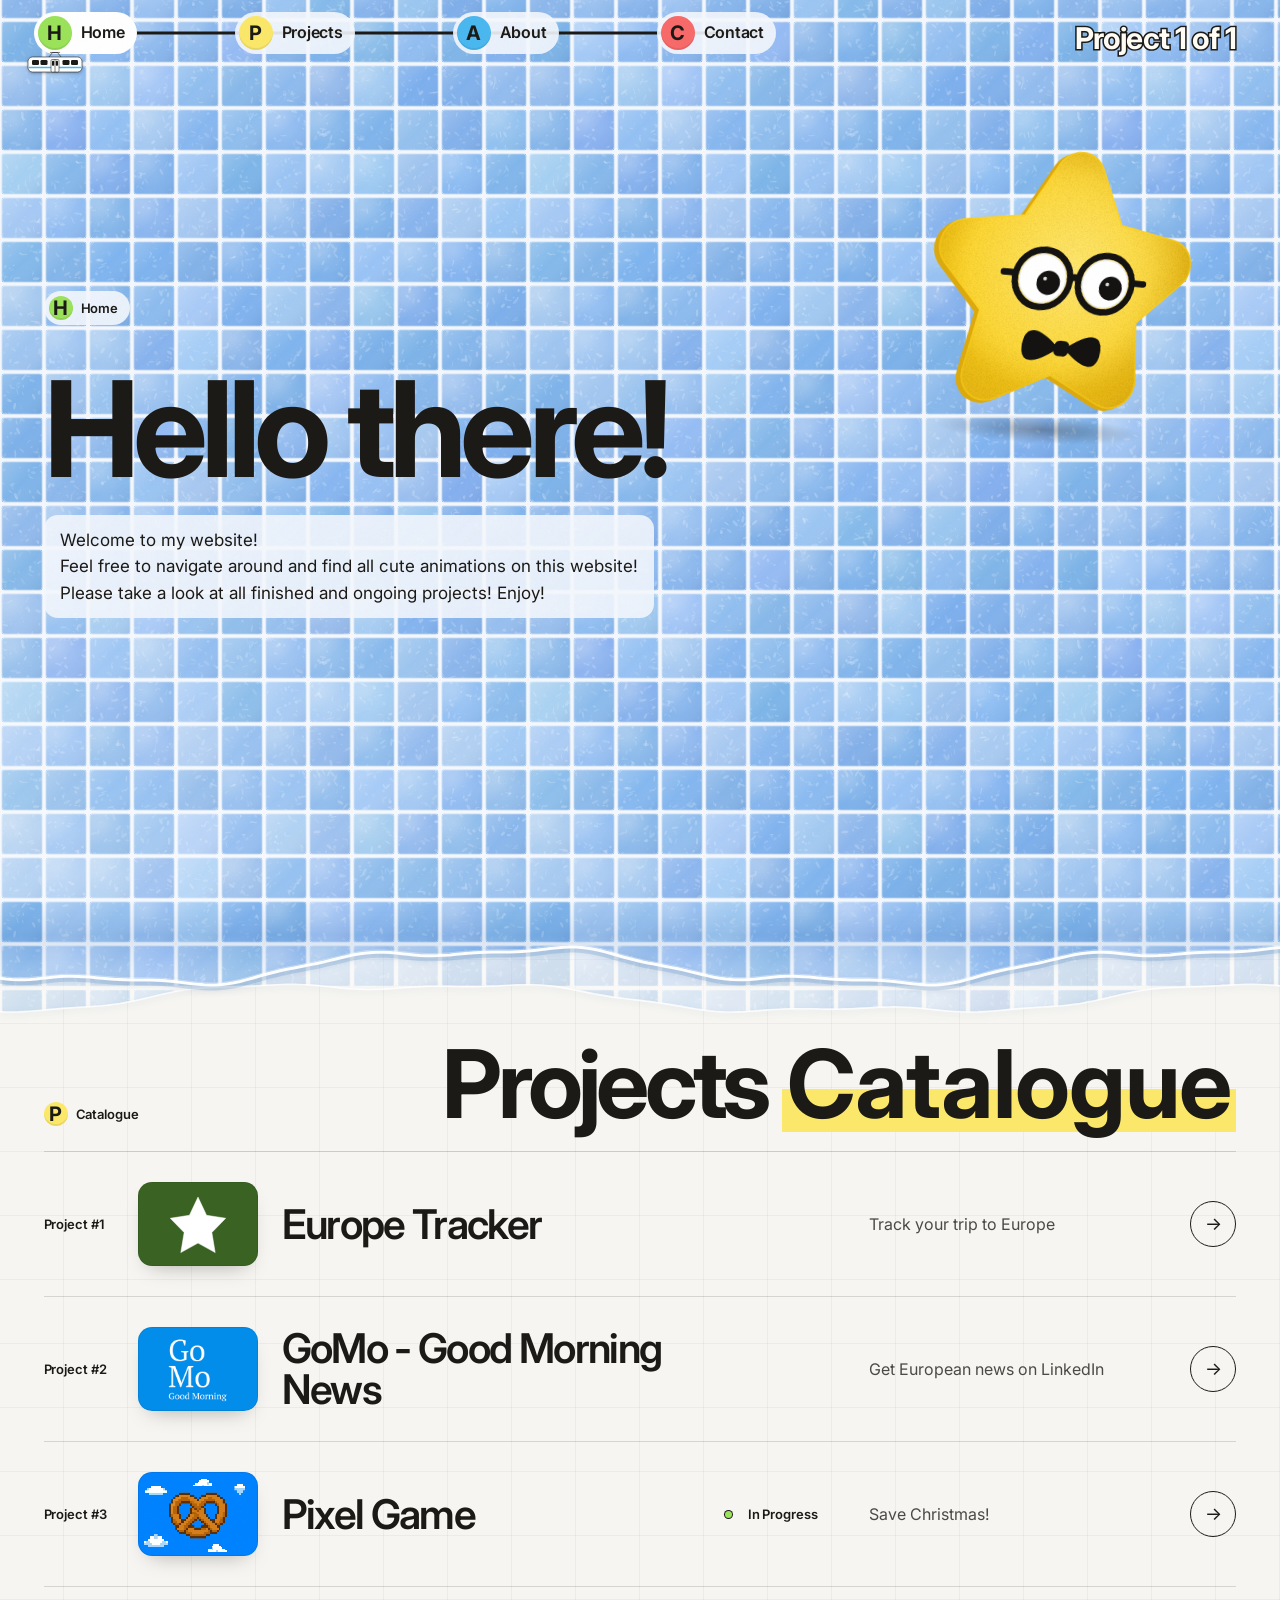
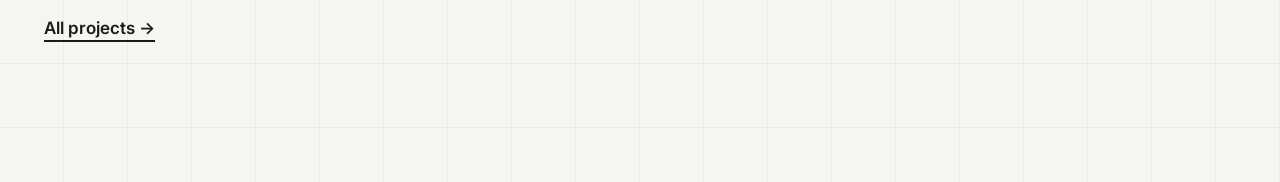
==== commit 5dac44ea: "v74: tram waits fully in front of the left portal; label repositioned" ====
--- a/index.html
+++ b/index.html
@@ -20,8 +20,8 @@
   <link rel="preconnect" href="https://fonts.googleapis.com">
   <link rel="preconnect" href="https://fonts.gstatic.com" crossorigin>
   <link href="https://fonts.googleapis.com/css2?family=Inter:wght@400;500;600;700;800&display=swap" rel="stylesheet">
-  <link rel="stylesheet" href="css/styles.css?v=73">
-  <meta name="build" content="nav-train-v73">
+  <link rel="stylesheet" href="css/styles.css?v=74">
+  <meta name="build" content="nav-train-v74">
   <script>document.documentElement.classList.add("js");</script>
 </head>
 <body>
@@ -40,7 +40,7 @@
       </ul>
     </nav>
   </header>
-  <script src="js/nav.js?v=73"></script>
+  <script src="js/nav.js?v=74"></script>
   <main id="main">
     <section class="hero hero--home" aria-labelledby="hero-title">
       <div class="hero-star" aria-hidden="true"><svg class="star-svg" viewBox="0 0 400 420" xmlns="http://www.w3.org/2000/svg" aria-hidden="true" focusable="false">
@@ -57,7 +57,7 @@
     <mask id="stBodyMask" maskUnits="userSpaceOnUse" x="0" y="0" width="400" height="420"><polygon points="200.0,84.0 238.8,158.6 321.7,172.4 262.8,232.4 275.2,315.6 200.0,278.0 124.8,315.6 137.2,232.4 78.3,172.4 161.2,158.6" fill="#fff" stroke="#fff" stroke-width="58" stroke-linejoin="round"/></mask>
     <radialGradient id="stDark" cx="50%" cy="50%" r="50%"><stop offset=".5" stop-color="#b98300" stop-opacity="0"/><stop offset=".78" stop-color="#b98300" stop-opacity=".22"/><stop offset="1" stop-color="#9c6d00" stop-opacity=".42"/></radialGradient>
     <radialGradient id="stLight" cx="50%" cy="50%" r="50%"><stop offset="0" stop-color="#fff3a6" stop-opacity=".55"/><stop offset="1" stop-color="#fff3a6" stop-opacity="0"/></radialGradient>
-    <pattern id="stGrain" patternUnits="userSpaceOnUse" width="96" height="96"><image href="img/plush-grain.png?v=73" width="96" height="96"/></pattern>
+    <pattern id="stGrain" patternUnits="userSpaceOnUse" width="96" height="96"><image href="img/plush-grain.png?v=74" width="96" height="96"/></pattern>
     <clipPath id="stEyeClip"><circle r="28.5"/></clipPath>
     <filter id="stSoft" x="-20%" y="-20%" width="140%" height="140%"><feGaussianBlur stdDeviation="6"/></filter>
   </defs>
@@ -150,9 +150,9 @@
       </div>
     </section>
   </main>
-  <script src="js/tiles.js?v=73"></script>
-  <script type="module" src="js/main.js?v=73"></script>
-  <script src="js/star.js?v=73" defer></script>
-  <script src="js/waterline.js?v=73" defer></script>
+  <script src="js/tiles.js?v=74"></script>
+  <script type="module" src="js/main.js?v=74"></script>
+  <script src="js/star.js?v=74" defer></script>
+  <script src="js/waterline.js?v=74" defer></script>
 </body>
 </html>
--- a/css/styles.css
+++ b/css/styles.css
@@ -641,11 +641,11 @@
 .work-item--coral .work-thumb.swatch::before, .work-item--coral .work-thumb.swatch::after { display: none; }
 .work-item--coral .work-link:is(:hover, :focus-visible) .work-thumb.swatch { box-shadow: inset 0 0 0 2px rgba(255,255,255,.85), 0 12px 24px -10px rgba(0,0,0,.4); }
 /* GoMo home thumbnail: app-icon tile on GoMo blue (#038dea, sampled from gomo.png) */
-.work-item--sky .work-thumb.swatch { background: #038dea url("../img/gomo.png?v=73") center / auto 82% no-repeat; box-shadow: inset 0 0 0 1px rgba(0,0,0,.08), 0 10px 22px -12px rgba(0,0,0,.35); }
+.work-item--sky .work-thumb.swatch { background: #038dea url("../img/gomo.png?v=74") center / auto 82% no-repeat; box-shadow: inset 0 0 0 1px rgba(0,0,0,.08), 0 10px 22px -12px rgba(0,0,0,.35); }
 .work-item--sky .work-thumb.swatch::before, .work-item--sky .work-thumb.swatch::after { display: none; }
 .work-item--sky .work-link:is(:hover, :focus-visible) .work-thumb.swatch { box-shadow: inset 0 0 0 2px rgba(255,255,255,.85), 0 12px 24px -10px rgba(0,0,0,.4); }
 /* Pixel Game home thumbnail: app icon, sky extended to landscape */
-.work-item--lime .work-thumb.swatch { background: #0082fe url("../img/pixel-game-thumb.png?v=73") center / cover no-repeat; image-rendering: pixelated; box-shadow: inset 0 0 0 1px rgba(0,0,0,.08), 0 10px 22px -12px rgba(0,0,0,.35); }
+.work-item--lime .work-thumb.swatch { background: #0082fe url("../img/pixel-game-thumb.png?v=74") center / cover no-repeat; image-rendering: pixelated; box-shadow: inset 0 0 0 1px rgba(0,0,0,.08), 0 10px 22px -12px rgba(0,0,0,.35); }
 .work-item--lime .work-thumb.swatch::before, .work-item--lime .work-thumb.swatch::after { display: none; }
 .work-item--lime .work-link:is(:hover, :focus-visible) .work-thumb.swatch { box-shadow: inset 0 0 0 2px rgba(255,255,255,.85), 0 12px 24px -10px rgba(0,0,0,.4); }
 /* In Progress status dot: soft repeating green glow pulse everywhere (kept even with reduced motion: gentle, small) */
@@ -730,7 +730,7 @@
 .t2-front svg { clip-path: inset(0 0 0 0 round calc(12px * var(--k)) calc(12px * var(--k)) 0 0); }
 .t2-front { z-index: 3; filter: drop-shadow(0 calc(10px * var(--k)) calc(12px * var(--k)) rgba(60,45,25,.22)); }
 .t2-view { position: absolute; z-index: 2; top: 0; bottom: 0; left: calc(27px * var(--k)); right: calc(27px * var(--k)); overflow: hidden; pointer-events: none; }
-.t2-tram { --idle: calc(-36px * var(--k)); --hide: calc(-286px * var(--k)); position: absolute; left: 0; top: calc(30px * var(--k)); width: calc(280px * var(--k)); height: calc(130px * var(--k)); padding: 0; margin: 0; border: 0; background: none; cursor: pointer; pointer-events: auto; transform: translate3d(var(--idle), 0, 0); -webkit-tap-highlight-color: transparent; will-change: transform; }
+.t2-tram { --idle: calc(128px * var(--k)); --hide: calc(-286px * var(--k)); position: absolute; left: 0; top: calc(30px * var(--k)); width: calc(280px * var(--k)); height: calc(130px * var(--k)); padding: 0; margin: 0; border: 0; background: none; cursor: pointer; pointer-events: auto; transform: translate3d(var(--idle), 0, 0); -webkit-tap-highlight-color: transparent; will-change: transform; }
 .t2-tram:focus-visible, .t2-label:focus-visible { outline: 2px solid #1c1a17; outline-offset: 4px; border-radius: 10px; }
 .t2-svg { display: block; width: 100%; height: 100%; overflow: visible; }
 .t2-wheel { transform-box: fill-box; transform-origin: center; }
@@ -746,17 +746,17 @@
 .tram2.is-driving .t2-body { animation: t2-bob .38s ease-in-out infinite alternate; }
 .tram2.is-driving .t2-panto { animation: t2-panto .38s ease-in-out infinite alternate; }
 .tram2.is-hidden .t2-tram { transform: translate3d(var(--hide), 0, 0); }
-.tram2.is-return .t2-tram { animation: t2-return 1.5s cubic-bezier(.22,.7,.3,1) forwards; }
-.tram2.is-return .t2-wheel { animation: t2-spin-back 1.5s cubic-bezier(.22,.7,.3,1) forwards; }
+.tram2.is-return .t2-tram { animation: t2-return 2.6s cubic-bezier(.22,.7,.3,1) forwards; }
+.tram2.is-return .t2-wheel { animation: t2-spin-back 2.6s cubic-bezier(.22,.7,.3,1) forwards; }
 @keyframes t2-drive { from { transform: translate3d(var(--idle), 0, 0); } to { transform: translate3d(var(--x1), 0, 0); } }
 @keyframes t2-return { from { transform: translate3d(var(--hide), 0, 0); } to { transform: translate3d(var(--idle), 0, 0); } }
 @keyframes t2-spin { to { transform: rotate(var(--spin, 1080deg)); } }
-@keyframes t2-spin-back { to { transform: rotate(1600deg); } }
+@keyframes t2-spin-back { to { transform: rotate(2640deg); } }
 @keyframes t2-bob { from { transform: translateY(0); } to { transform: translateY(-1.3px); } }
 @keyframes t2-panto { from { transform: scaleY(1); } to { transform: scaleY(.96); } }
 @keyframes t2-ding { 0%, 100% { transform: rotate(0); } 20% { transform: rotate(-1.4deg); } 45% { transform: rotate(1.1deg); } 70% { transform: rotate(-.5deg); } }
 @keyframes t2-flash { 0%, 100% { opacity: .55; } 25%, 60% { opacity: 1; } 42% { opacity: .45; } }
-.t2-label { position: absolute; z-index: 4; left: calc(262px * var(--k)); top: calc(50px * var(--k)); display: flex; align-items: flex-end; gap: 2px; padding: 0; border: 0; background: none; cursor: pointer; transition: opacity .4s, transform .4s; -webkit-tap-highlight-color: transparent; }
+.t2-label { position: absolute; z-index: 4; left: calc(378px * var(--k)); top: calc(50px * var(--k)); display: flex; align-items: flex-end; gap: 2px; padding: 0; border: 0; background: none; cursor: pointer; transition: opacity .4s, transform .4s; -webkit-tap-highlight-color: transparent; }
 .t2-sign { display: inline-block; padding: 7px 14px 8px; border: 2px solid #1c1a17; border-radius: 14px 12px 15px 11px; background: #fed628; color: #1c1a17; font: italic 800 16px/1 var(--apple); letter-spacing: -.01em; transform: rotate(-4deg); box-shadow: 0 2px 0 #1c1a17, 0 10px 18px -10px rgba(30,20,10,.5); }
 .t2-arrow { order: -1; width: 46px; height: 30px; margin: 0 -4px -16px 0; animation: t2-nudge 1.1s ease-in-out infinite alternate; }
 @keyframes t2-nudge { from { transform: translateX(0); } to { transform: translateX(-5px); } }
@@ -766,7 +766,9 @@
 @media (max-width: 760px) {
   .tram2 { --k: .6; }
   .t2-pole { display: none; }
-  .t2-label { left: calc(214px * var(--k)); top: calc(36px * var(--k)); }
+  .tram2 { margin-bottom: 44px; }
+  .t2-label { left: calc(215px * var(--k)); top: calc(100% + 2px); align-items: flex-start; }
+  .t2-arrow { rotate: 100deg; margin: -4px 0 0 0; }
   .t2-sign { font-size: 13px; padding: 5px 10px 6px; }
   .t2-arrow { width: 34px; height: 22px; margin-bottom: -12px; }
 }
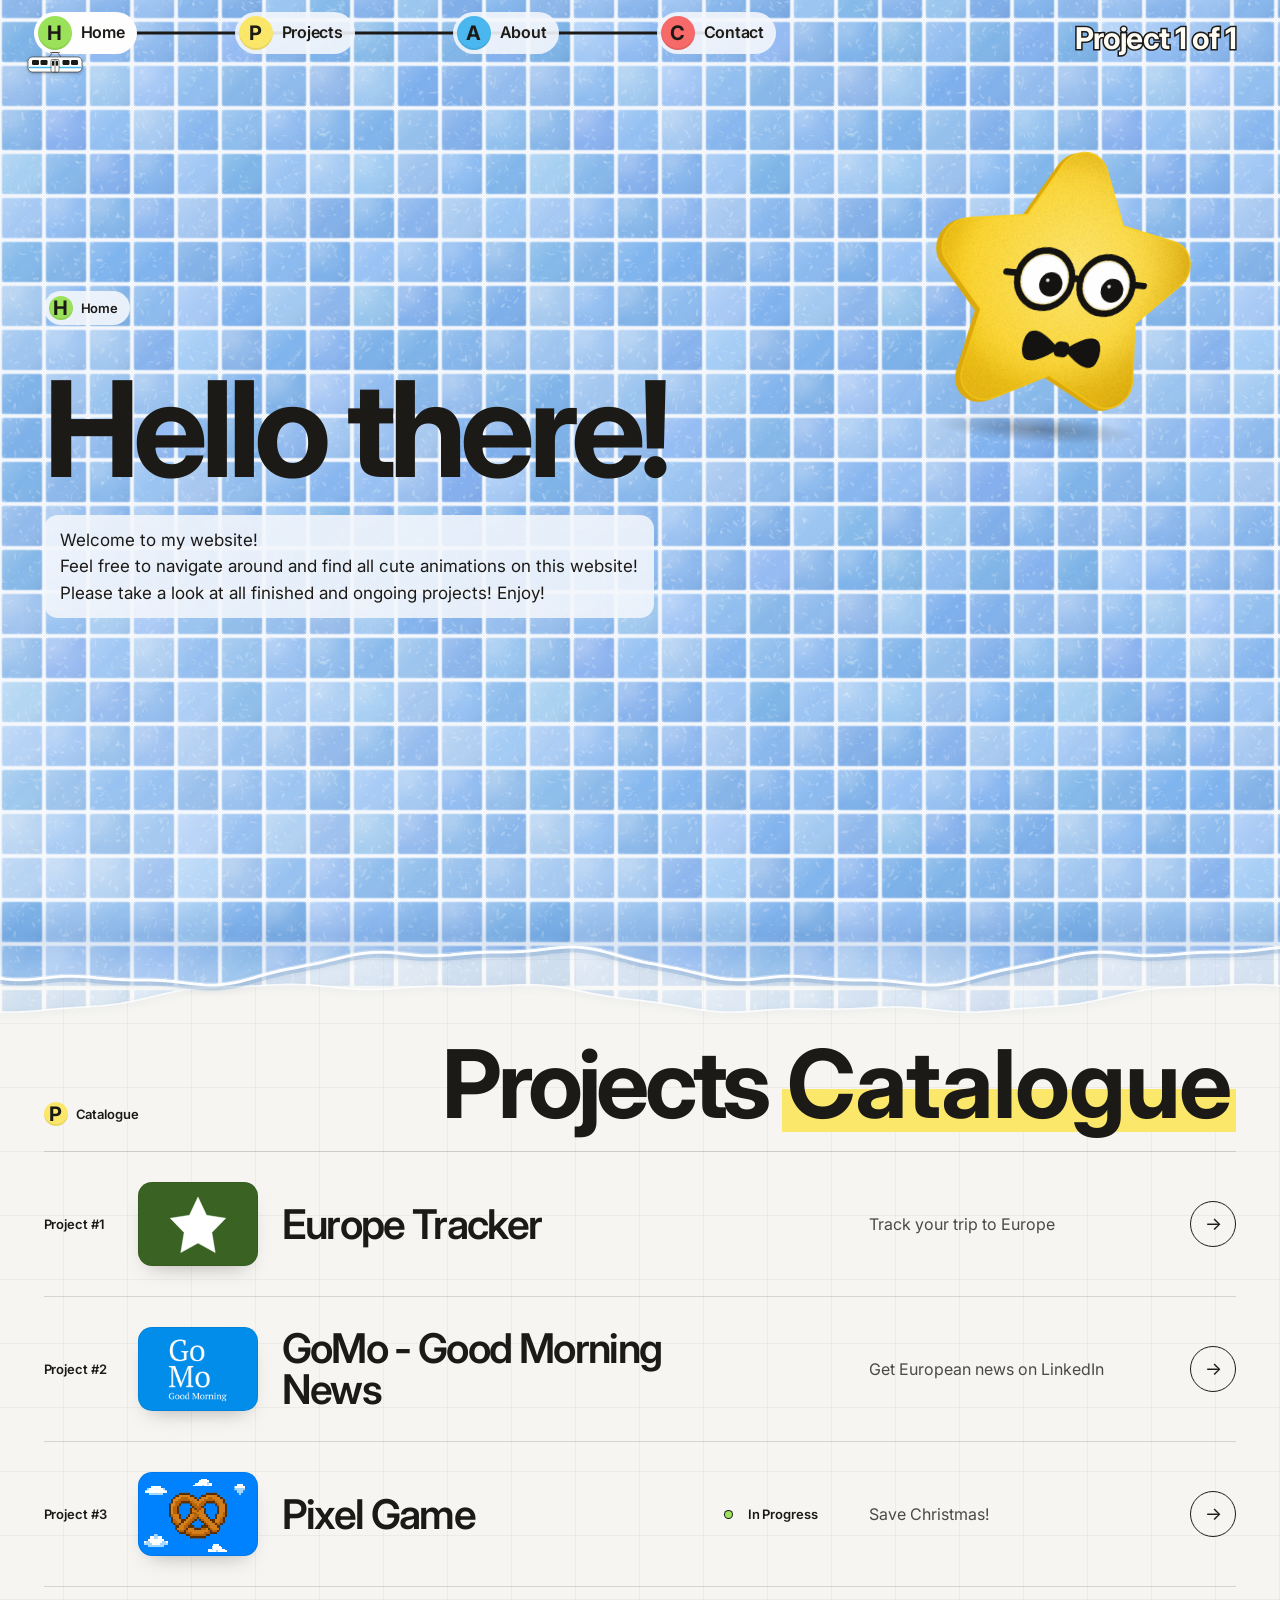
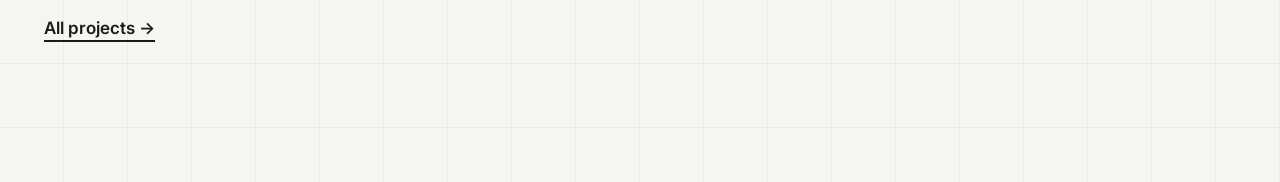
==== commit 8ca5f29d: "v75: About tram fades into the dark tunnel arches (inner half pitch-black), isolation on strip" ====
--- a/index.html
+++ b/index.html
@@ -20,8 +20,8 @@
   <link rel="preconnect" href="https://fonts.googleapis.com">
   <link rel="preconnect" href="https://fonts.gstatic.com" crossorigin>
   <link href="https://fonts.googleapis.com/css2?family=Inter:wght@400;500;600;700;800&display=swap" rel="stylesheet">
-  <link rel="stylesheet" href="css/styles.css?v=74">
-  <meta name="build" content="nav-train-v74">
+  <link rel="stylesheet" href="css/styles.css?v=75">
+  <meta name="build" content="nav-train-v75">
   <script>document.documentElement.classList.add("js");</script>
 </head>
 <body>
@@ -40,7 +40,7 @@
       </ul>
     </nav>
   </header>
-  <script src="js/nav.js?v=74"></script>
+  <script src="js/nav.js?v=75"></script>
   <main id="main">
     <section class="hero hero--home" aria-labelledby="hero-title">
       <div class="hero-star" aria-hidden="true"><svg class="star-svg" viewBox="0 0 400 420" xmlns="http://www.w3.org/2000/svg" aria-hidden="true" focusable="false">
@@ -57,7 +57,7 @@
     <mask id="stBodyMask" maskUnits="userSpaceOnUse" x="0" y="0" width="400" height="420"><polygon points="200.0,84.0 238.8,158.6 321.7,172.4 262.8,232.4 275.2,315.6 200.0,278.0 124.8,315.6 137.2,232.4 78.3,172.4 161.2,158.6" fill="#fff" stroke="#fff" stroke-width="58" stroke-linejoin="round"/></mask>
     <radialGradient id="stDark" cx="50%" cy="50%" r="50%"><stop offset=".5" stop-color="#b98300" stop-opacity="0"/><stop offset=".78" stop-color="#b98300" stop-opacity=".22"/><stop offset="1" stop-color="#9c6d00" stop-opacity=".42"/></radialGradient>
     <radialGradient id="stLight" cx="50%" cy="50%" r="50%"><stop offset="0" stop-color="#fff3a6" stop-opacity=".55"/><stop offset="1" stop-color="#fff3a6" stop-opacity="0"/></radialGradient>
-    <pattern id="stGrain" patternUnits="userSpaceOnUse" width="96" height="96"><image href="img/plush-grain.png?v=74" width="96" height="96"/></pattern>
+    <pattern id="stGrain" patternUnits="userSpaceOnUse" width="96" height="96"><image href="img/plush-grain.png?v=75" width="96" height="96"/></pattern>
     <clipPath id="stEyeClip"><circle r="28.5"/></clipPath>
     <filter id="stSoft" x="-20%" y="-20%" width="140%" height="140%"><feGaussianBlur stdDeviation="6"/></filter>
   </defs>
@@ -150,9 +150,9 @@
       </div>
     </section>
   </main>
-  <script src="js/tiles.js?v=74"></script>
-  <script type="module" src="js/main.js?v=74"></script>
-  <script src="js/star.js?v=74" defer></script>
-  <script src="js/waterline.js?v=74" defer></script>
+  <script src="js/tiles.js?v=75"></script>
+  <script type="module" src="js/main.js?v=75"></script>
+  <script src="js/star.js?v=75" defer></script>
+  <script src="js/waterline.js?v=75" defer></script>
 </body>
 </html>
--- a/css/styles.css
+++ b/css/styles.css
@@ -641,11 +641,11 @@
 .work-item--coral .work-thumb.swatch::before, .work-item--coral .work-thumb.swatch::after { display: none; }
 .work-item--coral .work-link:is(:hover, :focus-visible) .work-thumb.swatch { box-shadow: inset 0 0 0 2px rgba(255,255,255,.85), 0 12px 24px -10px rgba(0,0,0,.4); }
 /* GoMo home thumbnail: app-icon tile on GoMo blue (#038dea, sampled from gomo.png) */
-.work-item--sky .work-thumb.swatch { background: #038dea url("../img/gomo.png?v=74") center / auto 82% no-repeat; box-shadow: inset 0 0 0 1px rgba(0,0,0,.08), 0 10px 22px -12px rgba(0,0,0,.35); }
+.work-item--sky .work-thumb.swatch { background: #038dea url("../img/gomo.png?v=75") center / auto 82% no-repeat; box-shadow: inset 0 0 0 1px rgba(0,0,0,.08), 0 10px 22px -12px rgba(0,0,0,.35); }
 .work-item--sky .work-thumb.swatch::before, .work-item--sky .work-thumb.swatch::after { display: none; }
 .work-item--sky .work-link:is(:hover, :focus-visible) .work-thumb.swatch { box-shadow: inset 0 0 0 2px rgba(255,255,255,.85), 0 12px 24px -10px rgba(0,0,0,.4); }
 /* Pixel Game home thumbnail: app icon, sky extended to landscape */
-.work-item--lime .work-thumb.swatch { background: #0082fe url("../img/pixel-game-thumb.png?v=74") center / cover no-repeat; image-rendering: pixelated; box-shadow: inset 0 0 0 1px rgba(0,0,0,.08), 0 10px 22px -12px rgba(0,0,0,.35); }
+.work-item--lime .work-thumb.swatch { background: #0082fe url("../img/pixel-game-thumb.png?v=75") center / cover no-repeat; image-rendering: pixelated; box-shadow: inset 0 0 0 1px rgba(0,0,0,.08), 0 10px 22px -12px rgba(0,0,0,.35); }
 .work-item--lime .work-thumb.swatch::before, .work-item--lime .work-thumb.swatch::after { display: none; }
 .work-item--lime .work-link:is(:hover, :focus-visible) .work-thumb.swatch { box-shadow: inset 0 0 0 2px rgba(255,255,255,.85), 0 12px 24px -10px rgba(0,0,0,.4); }
 /* In Progress status dot: soft repeating green glow pulse everywhere (kept even with reduced motion: gentle, small) */
@@ -707,7 +707,7 @@
 @keyframes wl-d2-inv { 0.000% { transform: translate3d(960.00px,-0.00px,0); } 2.083% { transform: translate3d(940.00px,-1.09px,0); } 4.167% { transform: translate3d(920.00px,-2.10px,0); } 6.250% { transform: translate3d(900.00px,-2.97px,0); } 8.333% { transform: translate3d(880.00px,-3.64px,0); } 10.417% { transform: translate3d(860.00px,-4.06px,0); } 12.500% { transform: translate3d(840.00px,-4.20px,0); } 14.583% { transform: translate3d(820.00px,-4.06px,0); } 16.667% { transform: translate3d(800.00px,-3.64px,0); } 18.750% { transform: translate3d(780.00px,-2.97px,0); } 20.833% { transform: translate3d(760.00px,-2.10px,0); } 22.917% { transform: translate3d(740.00px,-1.09px,0); } 25.000% { transform: translate3d(720.00px,-0.00px,0); } 27.083% { transform: translate3d(700.00px,1.09px,0); } 29.167% { transform: translate3d(680.00px,2.10px,0); } 31.250% { transform: translate3d(660.00px,2.97px,0); } 33.333% { transform: translate3d(640.00px,3.64px,0); } 35.417% { transform: translate3d(620.00px,4.06px,0); } 37.500% { transform: translate3d(600.00px,4.20px,0); } 39.583% { transform: translate3d(580.00px,4.06px,0); } 41.667% { transform: translate3d(560.00px,3.64px,0); } 43.750% { transform: translate3d(540.00px,2.97px,0); } 45.833% { transform: translate3d(520.00px,2.10px,0); } 47.917% { transform: translate3d(500.00px,1.09px,0); } 50.000% { transform: translate3d(480.00px,0.00px,0); } 52.083% { transform: translate3d(460.00px,-1.09px,0); } 54.167% { transform: translate3d(440.00px,-2.10px,0); } 56.250% { transform: translate3d(420.00px,-2.97px,0); } 58.333% { transform: translate3d(400.00px,-3.64px,0); } 60.417% { transform: translate3d(380.00px,-4.06px,0); } 62.500% { transform: translate3d(360.00px,-4.20px,0); } 64.583% { transform: translate3d(340.00px,-4.06px,0); } 66.667% { transform: translate3d(320.00px,-3.64px,0); } 68.750% { transform: translate3d(300.00px,-2.97px,0); } 70.833% { transform: translate3d(280.00px,-2.10px,0); } 72.917% { transform: translate3d(260.00px,-1.09px,0); } 75.000% { transform: translate3d(240.00px,-0.00px,0); } 77.083% { transform: translate3d(220.00px,1.09px,0); } 79.167% { transform: translate3d(200.00px,2.10px,0); } 81.250% { transform: translate3d(180.00px,2.97px,0); } 83.333% { transform: translate3d(160.00px,3.64px,0); } 85.417% { transform: translate3d(140.00px,4.06px,0); } 87.500% { transform: translate3d(120.00px,4.20px,0); } 89.583% { transform: translate3d(100.00px,4.06px,0); } 91.667% { transform: translate3d(80.00px,3.64px,0); } 93.750% { transform: translate3d(60.00px,2.97px,0); } 95.833% { transform: translate3d(40.00px,2.10px,0); } 97.917% { transform: translate3d(20.00px,1.09px,0); } 100.000% { transform: translate3d(-0.00px,0.00px,0); } }
 
 /* About: plush tram strip v2 (js/tram2.js sequences CSS states) */
-.tram2 { --k: 1; position: relative; height: calc(184px * var(--k)); margin: clamp(30px, 4vw, 48px) 0 clamp(6px, 1vw, 12px); user-select: none; -webkit-user-select: none; }
+.tram2 { --k: 1; position: relative; isolation: isolate; height: calc(184px * var(--k)); margin: clamp(30px, 4vw, 48px) 0 clamp(6px, 1vw, 12px); user-select: none; -webkit-user-select: none; }
 .t2-scene { position: absolute; inset: 0; pointer-events: none; }
 .t2-hill { position: absolute; bottom: calc(14px * var(--k)); width: calc(240px * var(--k)); height: calc(120px * var(--k)); }
 .t2-hill svg, .t2-portal svg { display: block; width: 100%; height: 100%; }
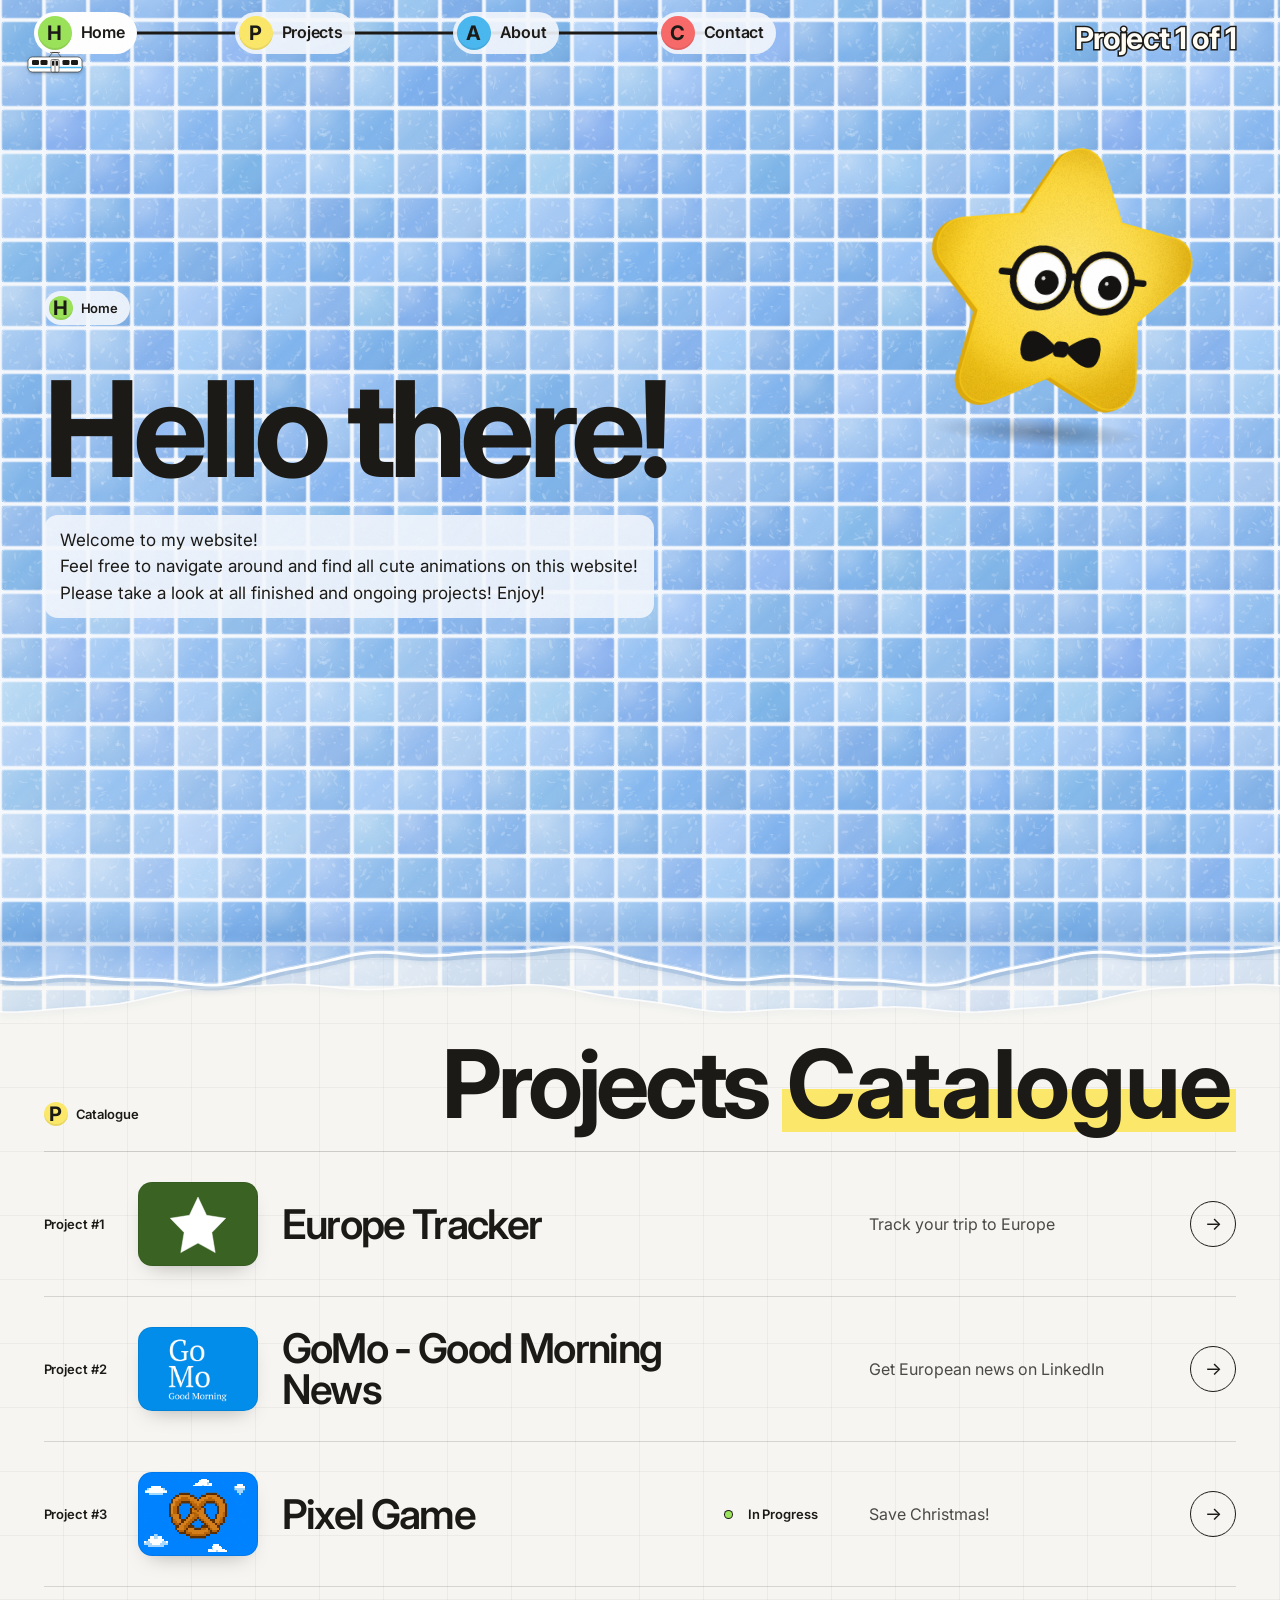
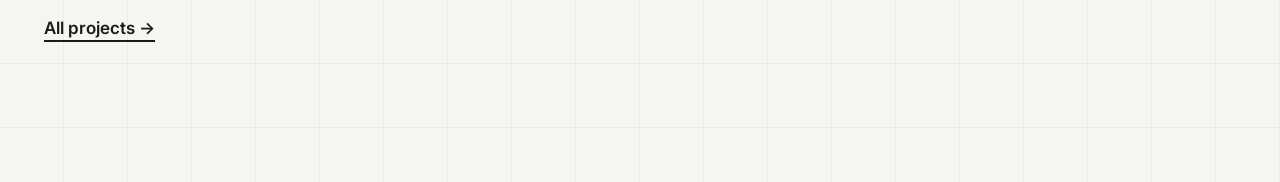
==== commit bc2c95c2: "v76: About tram entrance C - strip fades out at panel edges, no tunnels" ====
--- a/index.html
+++ b/index.html
@@ -20,8 +20,8 @@
   <link rel="preconnect" href="https://fonts.googleapis.com">
   <link rel="preconnect" href="https://fonts.gstatic.com" crossorigin>
   <link href="https://fonts.googleapis.com/css2?family=Inter:wght@400;500;600;700;800&display=swap" rel="stylesheet">
-  <link rel="stylesheet" href="css/styles.css?v=75">
-  <meta name="build" content="nav-train-v75">
+  <link rel="stylesheet" href="css/styles.css?v=76">
+  <meta name="build" content="nav-train-v76">
   <script>document.documentElement.classList.add("js");</script>
 </head>
 <body>
@@ -40,7 +40,7 @@
       </ul>
     </nav>
   </header>
-  <script src="js/nav.js?v=75"></script>
+  <script src="js/nav.js?v=76"></script>
   <main id="main">
     <section class="hero hero--home" aria-labelledby="hero-title">
       <div class="hero-star" aria-hidden="true"><svg class="star-svg" viewBox="0 0 400 420" xmlns="http://www.w3.org/2000/svg" aria-hidden="true" focusable="false">
@@ -57,7 +57,7 @@
     <mask id="stBodyMask" maskUnits="userSpaceOnUse" x="0" y="0" width="400" height="420"><polygon points="200.0,84.0 238.8,158.6 321.7,172.4 262.8,232.4 275.2,315.6 200.0,278.0 124.8,315.6 137.2,232.4 78.3,172.4 161.2,158.6" fill="#fff" stroke="#fff" stroke-width="58" stroke-linejoin="round"/></mask>
     <radialGradient id="stDark" cx="50%" cy="50%" r="50%"><stop offset=".5" stop-color="#b98300" stop-opacity="0"/><stop offset=".78" stop-color="#b98300" stop-opacity=".22"/><stop offset="1" stop-color="#9c6d00" stop-opacity=".42"/></radialGradient>
     <radialGradient id="stLight" cx="50%" cy="50%" r="50%"><stop offset="0" stop-color="#fff3a6" stop-opacity=".55"/><stop offset="1" stop-color="#fff3a6" stop-opacity="0"/></radialGradient>
-    <pattern id="stGrain" patternUnits="userSpaceOnUse" width="96" height="96"><image href="img/plush-grain.png?v=75" width="96" height="96"/></pattern>
+    <pattern id="stGrain" patternUnits="userSpaceOnUse" width="96" height="96"><image href="img/plush-grain.png?v=76" width="96" height="96"/></pattern>
     <clipPath id="stEyeClip"><circle r="28.5"/></clipPath>
     <filter id="stSoft" x="-20%" y="-20%" width="140%" height="140%"><feGaussianBlur stdDeviation="6"/></filter>
   </defs>
@@ -150,9 +150,9 @@
       </div>
     </section>
   </main>
-  <script src="js/tiles.js?v=75"></script>
-  <script type="module" src="js/main.js?v=75"></script>
-  <script src="js/star.js?v=75" defer></script>
-  <script src="js/waterline.js?v=75" defer></script>
+  <script src="js/tiles.js?v=76"></script>
+  <script type="module" src="js/main.js?v=76"></script>
+  <script src="js/star.js?v=76" defer></script>
+  <script src="js/waterline.js?v=76" defer></script>
 </body>
 </html>
--- a/css/styles.css
+++ b/css/styles.css
@@ -641,11 +641,11 @@
 .work-item--coral .work-thumb.swatch::before, .work-item--coral .work-thumb.swatch::after { display: none; }
 .work-item--coral .work-link:is(:hover, :focus-visible) .work-thumb.swatch { box-shadow: inset 0 0 0 2px rgba(255,255,255,.85), 0 12px 24px -10px rgba(0,0,0,.4); }
 /* GoMo home thumbnail: app-icon tile on GoMo blue (#038dea, sampled from gomo.png) */
-.work-item--sky .work-thumb.swatch { background: #038dea url("../img/gomo.png?v=75") center / auto 82% no-repeat; box-shadow: inset 0 0 0 1px rgba(0,0,0,.08), 0 10px 22px -12px rgba(0,0,0,.35); }
+.work-item--sky .work-thumb.swatch { background: #038dea url("../img/gomo.png?v=76") center / auto 82% no-repeat; box-shadow: inset 0 0 0 1px rgba(0,0,0,.08), 0 10px 22px -12px rgba(0,0,0,.35); }
 .work-item--sky .work-thumb.swatch::before, .work-item--sky .work-thumb.swatch::after { display: none; }
 .work-item--sky .work-link:is(:hover, :focus-visible) .work-thumb.swatch { box-shadow: inset 0 0 0 2px rgba(255,255,255,.85), 0 12px 24px -10px rgba(0,0,0,.4); }
 /* Pixel Game home thumbnail: app icon, sky extended to landscape */
-.work-item--lime .work-thumb.swatch { background: #0082fe url("../img/pixel-game-thumb.png?v=75") center / cover no-repeat; image-rendering: pixelated; box-shadow: inset 0 0 0 1px rgba(0,0,0,.08), 0 10px 22px -12px rgba(0,0,0,.35); }
+.work-item--lime .work-thumb.swatch { background: #0082fe url("../img/pixel-game-thumb.png?v=76") center / cover no-repeat; image-rendering: pixelated; box-shadow: inset 0 0 0 1px rgba(0,0,0,.08), 0 10px 22px -12px rgba(0,0,0,.35); }
 .work-item--lime .work-thumb.swatch::before, .work-item--lime .work-thumb.swatch::after { display: none; }
 .work-item--lime .work-link:is(:hover, :focus-visible) .work-thumb.swatch { box-shadow: inset 0 0 0 2px rgba(255,255,255,.85), 0 12px 24px -10px rgba(0,0,0,.4); }
 /* In Progress status dot: soft repeating green glow pulse everywhere (kept even with reduced motion: gentle, small) */
@@ -773,3 +773,12 @@
   .t2-arrow { width: 34px; height: 22px; margin-bottom: -12px; }
 }
 @media (prefers-reduced-motion: reduce) { .t2-arrow { animation: none; } }
+/* About tram: entrance C - strip fades out at the panel edges (no structures) */
+.tram2 .t2-view { left: 0; right: 0; }
+.tram2 .t2-tram { --idle: calc(190px * var(--k)); }
+.tram2 .t2-wire { left: 0; right: 0; }
+.ent-C::before, .ent-C::after { content: ""; position: absolute; z-index: 3; top: calc(-6px * var(--k)); bottom: 0; width: calc(190px * var(--k)); pointer-events: none; }
+.ent-C::before { left: 0; background: linear-gradient(90deg, rgba(255,255,255,.97) 0, rgba(255,255,255,.97) calc(28px * var(--k)), rgba(255,255,255,.72) calc(100px * var(--k)), rgba(255,255,255,0) 100%); }
+.ent-C::after { right: 0; background: linear-gradient(270deg, rgba(255,255,255,.97) 0, rgba(255,255,255,.97) calc(28px * var(--k)), rgba(255,255,255,.72) calc(100px * var(--k)), rgba(255,255,255,0) 100%); }
+.ent-C .t2-label { left: calc(413px * var(--k)); }
+@media (max-width: 760px) { .ent-C .t2-label { left: calc(250px * var(--k)); } }
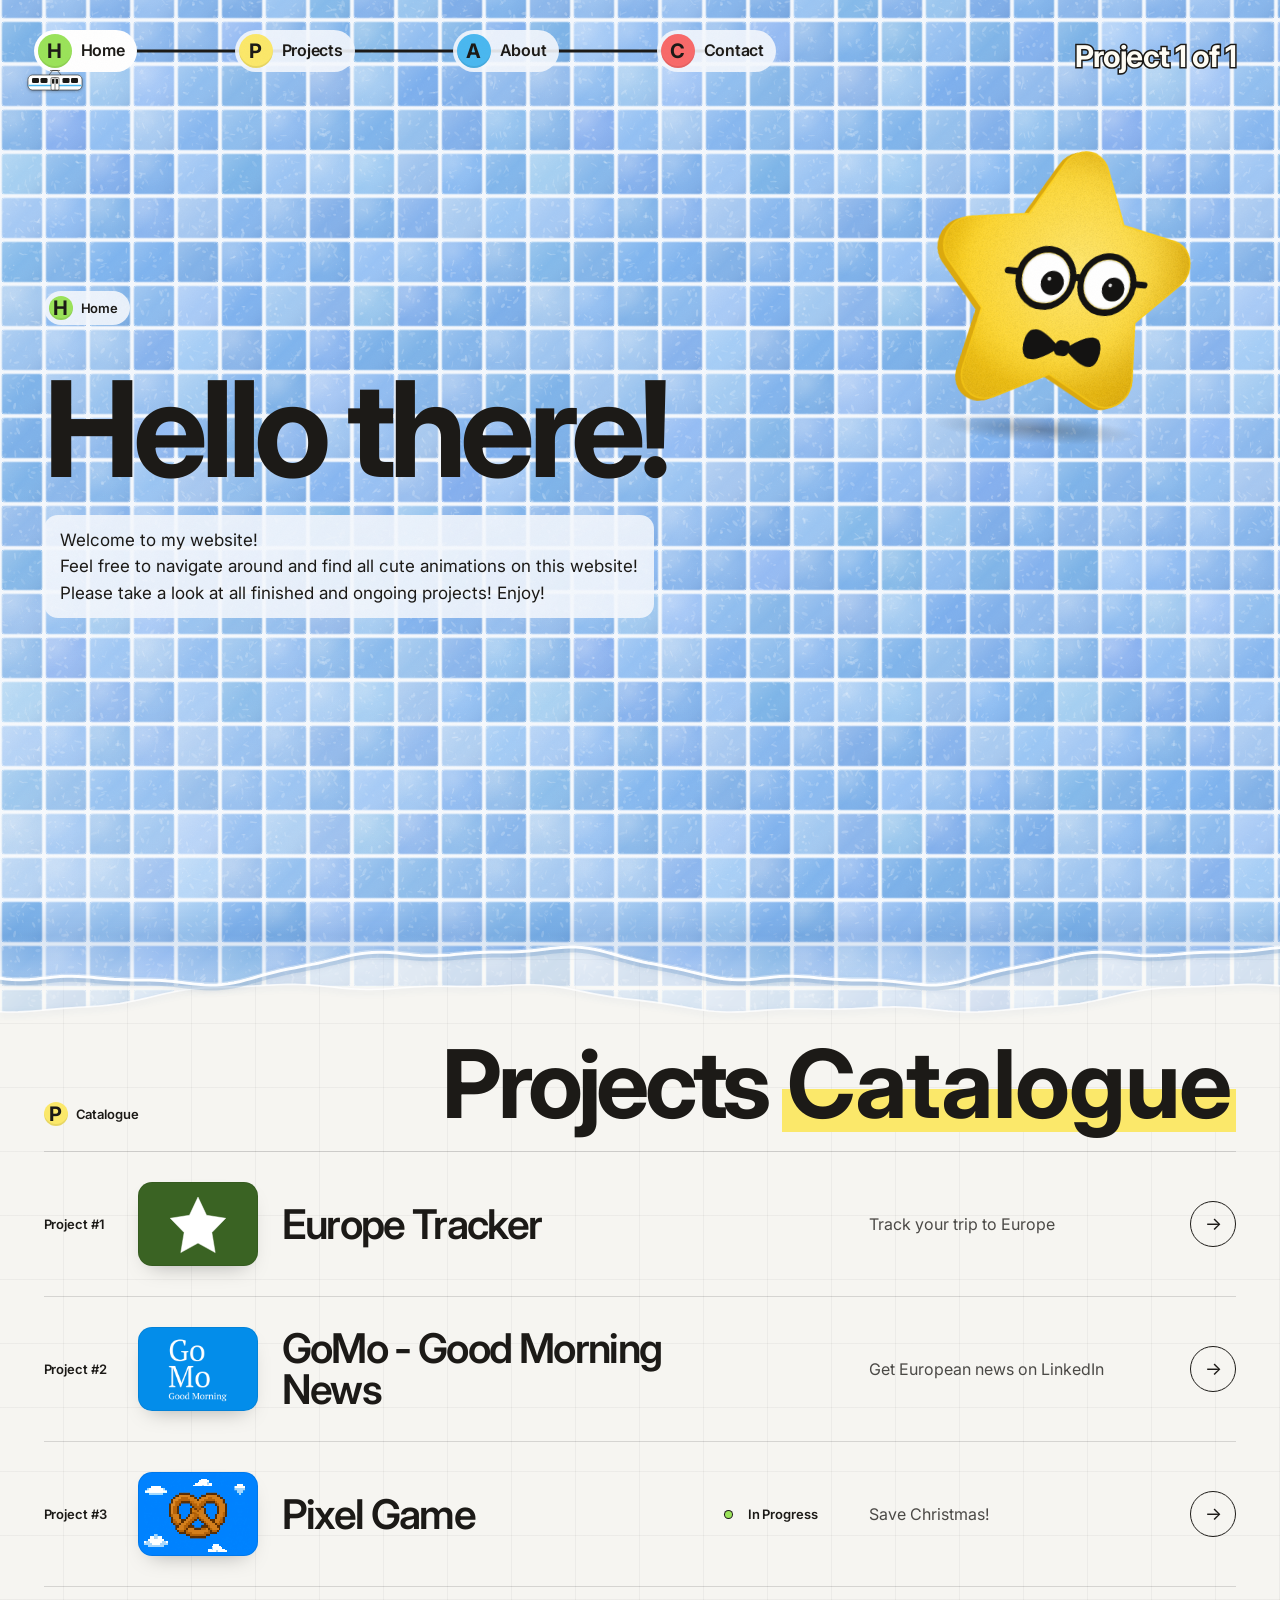
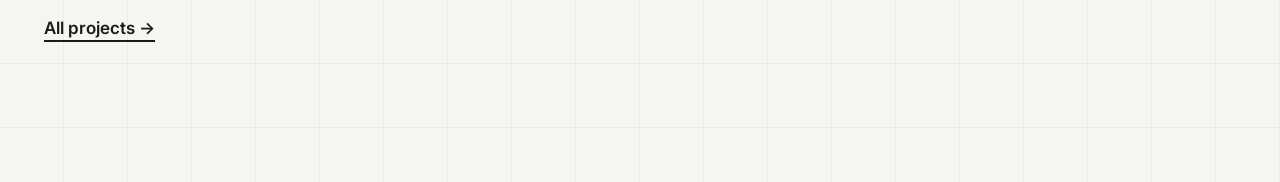
==== commit 843ebcf3: "v77: top bar (nav + logo) sits a bit lower (18px desktop, 8px mobile)" ====
--- a/index.html
+++ b/index.html
@@ -20,8 +20,8 @@
   <link rel="preconnect" href="https://fonts.googleapis.com">
   <link rel="preconnect" href="https://fonts.gstatic.com" crossorigin>
   <link href="https://fonts.googleapis.com/css2?family=Inter:wght@400;500;600;700;800&display=swap" rel="stylesheet">
-  <link rel="stylesheet" href="css/styles.css?v=76">
-  <meta name="build" content="nav-train-v76">
+  <link rel="stylesheet" href="css/styles.css?v=77">
+  <meta name="build" content="nav-train-v77">
   <script>document.documentElement.classList.add("js");</script>
 </head>
 <body>
@@ -40,7 +40,7 @@
       </ul>
     </nav>
   </header>
-  <script src="js/nav.js?v=76"></script>
+  <script src="js/nav.js?v=77"></script>
   <main id="main">
     <section class="hero hero--home" aria-labelledby="hero-title">
       <div class="hero-star" aria-hidden="true"><svg class="star-svg" viewBox="0 0 400 420" xmlns="http://www.w3.org/2000/svg" aria-hidden="true" focusable="false">
@@ -57,7 +57,7 @@
     <mask id="stBodyMask" maskUnits="userSpaceOnUse" x="0" y="0" width="400" height="420"><polygon points="200.0,84.0 238.8,158.6 321.7,172.4 262.8,232.4 275.2,315.6 200.0,278.0 124.8,315.6 137.2,232.4 78.3,172.4 161.2,158.6" fill="#fff" stroke="#fff" stroke-width="58" stroke-linejoin="round"/></mask>
     <radialGradient id="stDark" cx="50%" cy="50%" r="50%"><stop offset=".5" stop-color="#b98300" stop-opacity="0"/><stop offset=".78" stop-color="#b98300" stop-opacity=".22"/><stop offset="1" stop-color="#9c6d00" stop-opacity=".42"/></radialGradient>
     <radialGradient id="stLight" cx="50%" cy="50%" r="50%"><stop offset="0" stop-color="#fff3a6" stop-opacity=".55"/><stop offset="1" stop-color="#fff3a6" stop-opacity="0"/></radialGradient>
-    <pattern id="stGrain" patternUnits="userSpaceOnUse" width="96" height="96"><image href="img/plush-grain.png?v=76" width="96" height="96"/></pattern>
+    <pattern id="stGrain" patternUnits="userSpaceOnUse" width="96" height="96"><image href="img/plush-grain.png?v=77" width="96" height="96"/></pattern>
     <clipPath id="stEyeClip"><circle r="28.5"/></clipPath>
     <filter id="stSoft" x="-20%" y="-20%" width="140%" height="140%"><feGaussianBlur stdDeviation="6"/></filter>
   </defs>
@@ -150,9 +150,9 @@
       </div>
     </section>
   </main>
-  <script src="js/tiles.js?v=76"></script>
-  <script type="module" src="js/main.js?v=76"></script>
-  <script src="js/star.js?v=76" defer></script>
-  <script src="js/waterline.js?v=76" defer></script>
+  <script src="js/tiles.js?v=77"></script>
+  <script type="module" src="js/main.js?v=77"></script>
+  <script src="js/star.js?v=77" defer></script>
+  <script src="js/waterline.js?v=77" defer></script>
 </body>
 </html>
--- a/css/styles.css
+++ b/css/styles.css
@@ -641,11 +641,11 @@
 .work-item--coral .work-thumb.swatch::before, .work-item--coral .work-thumb.swatch::after { display: none; }
 .work-item--coral .work-link:is(:hover, :focus-visible) .work-thumb.swatch { box-shadow: inset 0 0 0 2px rgba(255,255,255,.85), 0 12px 24px -10px rgba(0,0,0,.4); }
 /* GoMo home thumbnail: app-icon tile on GoMo blue (#038dea, sampled from gomo.png) */
-.work-item--sky .work-thumb.swatch { background: #038dea url("../img/gomo.png?v=76") center / auto 82% no-repeat; box-shadow: inset 0 0 0 1px rgba(0,0,0,.08), 0 10px 22px -12px rgba(0,0,0,.35); }
+.work-item--sky .work-thumb.swatch { background: #038dea url("../img/gomo.png?v=77") center / auto 82% no-repeat; box-shadow: inset 0 0 0 1px rgba(0,0,0,.08), 0 10px 22px -12px rgba(0,0,0,.35); }
 .work-item--sky .work-thumb.swatch::before, .work-item--sky .work-thumb.swatch::after { display: none; }
 .work-item--sky .work-link:is(:hover, :focus-visible) .work-thumb.swatch { box-shadow: inset 0 0 0 2px rgba(255,255,255,.85), 0 12px 24px -10px rgba(0,0,0,.4); }
 /* Pixel Game home thumbnail: app icon, sky extended to landscape */
-.work-item--lime .work-thumb.swatch { background: #0082fe url("../img/pixel-game-thumb.png?v=76") center / cover no-repeat; image-rendering: pixelated; box-shadow: inset 0 0 0 1px rgba(0,0,0,.08), 0 10px 22px -12px rgba(0,0,0,.35); }
+.work-item--lime .work-thumb.swatch { background: #0082fe url("../img/pixel-game-thumb.png?v=77") center / cover no-repeat; image-rendering: pixelated; box-shadow: inset 0 0 0 1px rgba(0,0,0,.08), 0 10px 22px -12px rgba(0,0,0,.35); }
 .work-item--lime .work-thumb.swatch::before, .work-item--lime .work-thumb.swatch::after { display: none; }
 .work-item--lime .work-link:is(:hover, :focus-visible) .work-thumb.swatch { box-shadow: inset 0 0 0 2px rgba(255,255,255,.85), 0 12px 24px -10px rgba(0,0,0,.4); }
 /* In Progress status dot: soft repeating green glow pulse everywhere (kept even with reduced motion: gentle, small) */
@@ -782,3 +782,11 @@
 .ent-C::after { right: 0; background: linear-gradient(270deg, rgba(255,255,255,.97) 0, rgba(255,255,255,.97) calc(28px * var(--k)), rgba(255,255,255,.72) calc(100px * var(--k)), rgba(255,255,255,0) 100%); }
 .ent-C .t2-label { left: calc(413px * var(--k)); }
 @media (max-width: 760px) { .ent-C .t2-label { left: calc(250px * var(--k)); } }
+/* Top bar sits a little lower (nav track + logo move together) */
+:root { --nav-drop: 18px; }
+.site-header { height: calc(var(--header-h) + var(--nav-drop)); }
+.nav { padding-top: var(--nav-drop); }
+@media (max-width: 760px) {
+  :root { --nav-drop: 8px; }
+  .nav { padding-top: calc(10px + env(safe-area-inset-top, 0px) + var(--nav-drop)); }
+}
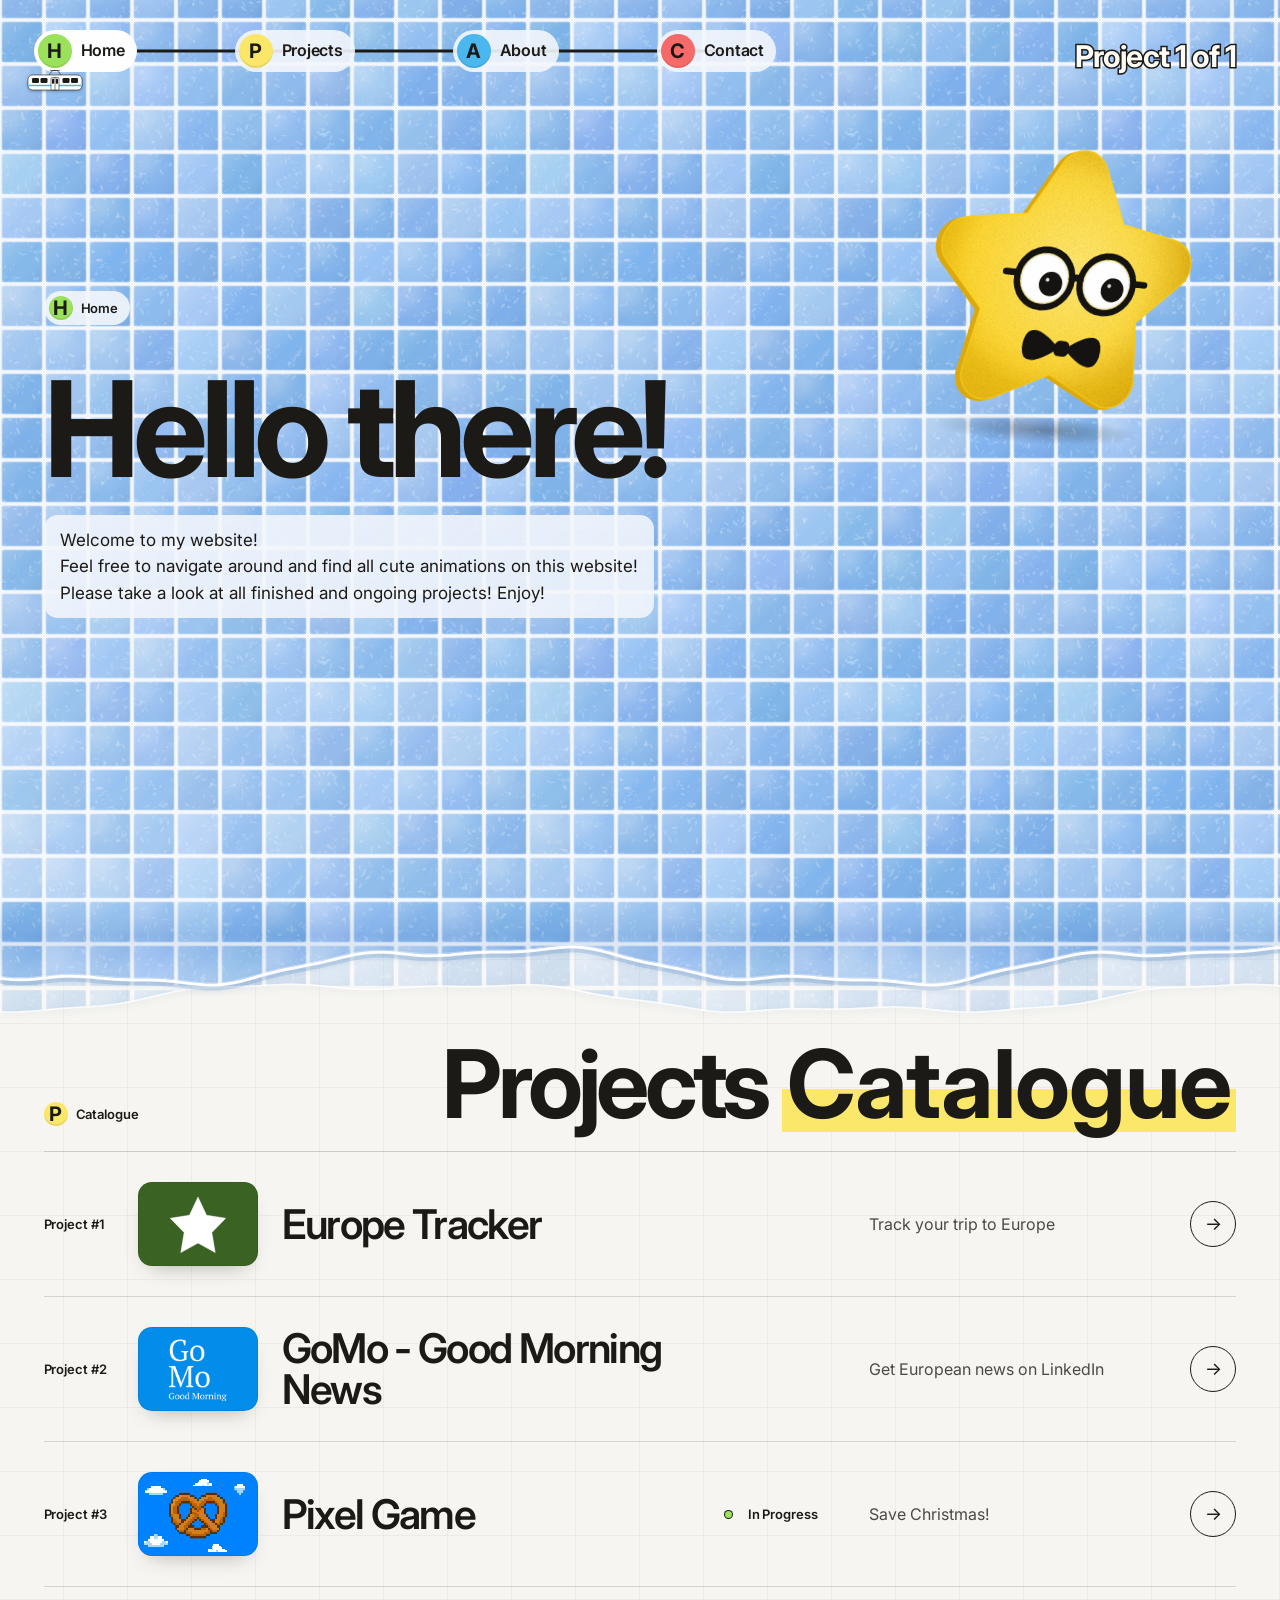
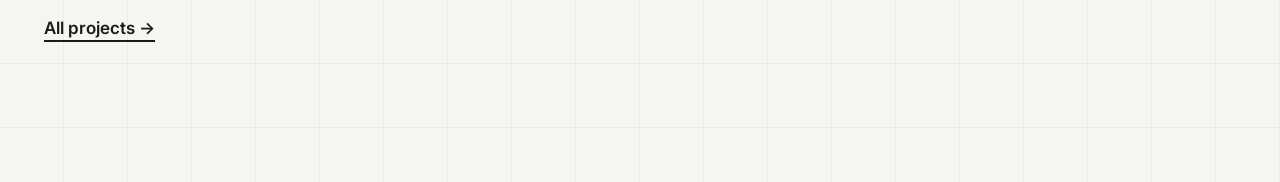
==== commit a03c49e3: "v78: SEO - unique titles/descriptions, canonical, OG/Twitter, new social preview, JSON-LD, sitemap l" ====
--- a/index.html
+++ b/index.html
@@ -3,25 +3,34 @@
 <head>
   <meta charset="utf-8">
   <meta name="viewport" content="width=device-width, initial-scale=1">
-  <title>Project 1 of 1 — Apps, games &amp; media</title>
-  <meta name="description" content="Project 1 of 1 is a small independent studio building apps, games and media. Every project is one of one.">
+  <title>Project 1 of 1 — Apps, games &amp; media by Wolfgang Huber</title>
+  <meta name="description" content="Project 1 of 1 is Wolfgang Huber’s hobby: free apps, games and media, made for fun to learn and experiment. Every project is one of one.">
   <meta name="theme-color" content="#8fbdf0">
   <link rel="canonical" href="https://wolfgang-huber.github.io/project-1-of-1/">
+  <meta name="author" content="Wolfgang Huber">
   <meta property="og:type" content="website">
   <meta property="og:site_name" content="Project 1 of 1">
-  <meta property="og:title" content="Project 1 of 1 — Apps, games &amp; media">
-  <meta property="og:description" content="Project 1 of 1 is a small independent studio building apps, games and media. Every project is one of one.">
+  <meta property="og:locale" content="en_GB">
+  <meta property="og:title" content="Project 1 of 1 — Apps, games &amp; media by Wolfgang Huber">
+  <meta property="og:description" content="Project 1 of 1 is Wolfgang Huber’s hobby: free apps, games and media, made for fun to learn and experiment. Every project is one of one.">
   <meta property="og:url" content="https://wolfgang-huber.github.io/project-1-of-1/">
-  <meta property="og:image" content="https://wolfgang-huber.github.io/project-1-of-1/og-image.png">
+  <meta property="og:image" content="https://wolfgang-huber.github.io/project-1-of-1/og-image.png?v=78">
+  <meta property="og:image:width" content="1200">
+  <meta property="og:image:height" content="630">
+  <meta property="og:image:alt" content="Project 1 of 1 by Wolfgang Huber: the home page with the yellow star mascot on blue pool tiles">
   <meta name="twitter:card" content="summary_large_image">
+  <meta name="twitter:title" content="Project 1 of 1 — Apps, games &amp; media by Wolfgang Huber">
+  <meta name="twitter:description" content="Project 1 of 1 is Wolfgang Huber’s hobby: free apps, games and media, made for fun to learn and experiment. Every project is one of one.">
+  <meta name="twitter:image" content="https://wolfgang-huber.github.io/project-1-of-1/og-image.png?v=78">
+  <script type="application/ld+json">{"@context": "https://schema.org", "@graph": [{"@type": "WebSite", "@id": "https://wolfgang-huber.github.io/project-1-of-1/#website", "name": "Project 1 of 1", "url": "https://wolfgang-huber.github.io/project-1-of-1/", "inLanguage": "en", "author": {"@id": "https://wolfgang-huber.github.io/project-1-of-1/#wolfgang-huber"}, "publisher": {"@id": "https://wolfgang-huber.github.io/project-1-of-1/#wolfgang-huber"}}, {"@type": "Person", "@id": "https://wolfgang-huber.github.io/project-1-of-1/#wolfgang-huber", "name": "Wolfgang Huber", "url": "https://wolfgang-huber.github.io/project-1-of-1/about.html", "sameAs": ["https://www.linkedin.com/in/wolfgang-huber"]}]}</script>
   <link rel="icon" href="favicon.svg" type="image/svg+xml">
   <link rel="icon" href="favicon-32.png" sizes="32x32" type="image/png">
   <link rel="apple-touch-icon" href="apple-touch-icon.png">
   <link rel="preconnect" href="https://fonts.googleapis.com">
   <link rel="preconnect" href="https://fonts.gstatic.com" crossorigin>
   <link href="https://fonts.googleapis.com/css2?family=Inter:wght@400;500;600;700;800&display=swap" rel="stylesheet">
-  <link rel="stylesheet" href="css/styles.css?v=77">
-  <meta name="build" content="nav-train-v77">
+  <link rel="stylesheet" href="css/styles.css?v=78">
+  <meta name="build" content="nav-train-v78">
   <script>document.documentElement.classList.add("js");</script>
 </head>
 <body>
@@ -40,7 +49,7 @@
       </ul>
     </nav>
   </header>
-  <script src="js/nav.js?v=77"></script>
+  <script src="js/nav.js?v=78"></script>
   <main id="main">
     <section class="hero hero--home" aria-labelledby="hero-title">
       <div class="hero-star" aria-hidden="true"><svg class="star-svg" viewBox="0 0 400 420" xmlns="http://www.w3.org/2000/svg" aria-hidden="true" focusable="false">
@@ -57,7 +66,7 @@
     <mask id="stBodyMask" maskUnits="userSpaceOnUse" x="0" y="0" width="400" height="420"><polygon points="200.0,84.0 238.8,158.6 321.7,172.4 262.8,232.4 275.2,315.6 200.0,278.0 124.8,315.6 137.2,232.4 78.3,172.4 161.2,158.6" fill="#fff" stroke="#fff" stroke-width="58" stroke-linejoin="round"/></mask>
     <radialGradient id="stDark" cx="50%" cy="50%" r="50%"><stop offset=".5" stop-color="#b98300" stop-opacity="0"/><stop offset=".78" stop-color="#b98300" stop-opacity=".22"/><stop offset="1" stop-color="#9c6d00" stop-opacity=".42"/></radialGradient>
     <radialGradient id="stLight" cx="50%" cy="50%" r="50%"><stop offset="0" stop-color="#fff3a6" stop-opacity=".55"/><stop offset="1" stop-color="#fff3a6" stop-opacity="0"/></radialGradient>
-    <pattern id="stGrain" patternUnits="userSpaceOnUse" width="96" height="96"><image href="img/plush-grain.png?v=77" width="96" height="96"/></pattern>
+    <pattern id="stGrain" patternUnits="userSpaceOnUse" width="96" height="96"><image href="img/plush-grain.png?v=78" width="96" height="96"/></pattern>
     <clipPath id="stEyeClip"><circle r="28.5"/></clipPath>
     <filter id="stSoft" x="-20%" y="-20%" width="140%" height="140%"><feGaussianBlur stdDeviation="6"/></filter>
   </defs>
@@ -150,9 +159,9 @@
       </div>
     </section>
   </main>
-  <script src="js/tiles.js?v=77"></script>
-  <script type="module" src="js/main.js?v=77"></script>
-  <script src="js/star.js?v=77" defer></script>
-  <script src="js/waterline.js?v=77" defer></script>
+  <script src="js/tiles.js?v=78"></script>
+  <script type="module" src="js/main.js?v=78"></script>
+  <script src="js/star.js?v=78" defer></script>
+  <script src="js/waterline.js?v=78" defer></script>
 </body>
 </html>
--- a/css/styles.css
+++ b/css/styles.css
@@ -641,11 +641,11 @@
 .work-item--coral .work-thumb.swatch::before, .work-item--coral .work-thumb.swatch::after { display: none; }
 .work-item--coral .work-link:is(:hover, :focus-visible) .work-thumb.swatch { box-shadow: inset 0 0 0 2px rgba(255,255,255,.85), 0 12px 24px -10px rgba(0,0,0,.4); }
 /* GoMo home thumbnail: app-icon tile on GoMo blue (#038dea, sampled from gomo.png) */
-.work-item--sky .work-thumb.swatch { background: #038dea url("../img/gomo.png?v=77") center / auto 82% no-repeat; box-shadow: inset 0 0 0 1px rgba(0,0,0,.08), 0 10px 22px -12px rgba(0,0,0,.35); }
+.work-item--sky .work-thumb.swatch { background: #038dea url("../img/gomo.png?v=78") center / auto 82% no-repeat; box-shadow: inset 0 0 0 1px rgba(0,0,0,.08), 0 10px 22px -12px rgba(0,0,0,.35); }
 .work-item--sky .work-thumb.swatch::before, .work-item--sky .work-thumb.swatch::after { display: none; }
 .work-item--sky .work-link:is(:hover, :focus-visible) .work-thumb.swatch { box-shadow: inset 0 0 0 2px rgba(255,255,255,.85), 0 12px 24px -10px rgba(0,0,0,.4); }
 /* Pixel Game home thumbnail: app icon, sky extended to landscape */
-.work-item--lime .work-thumb.swatch { background: #0082fe url("../img/pixel-game-thumb.png?v=77") center / cover no-repeat; image-rendering: pixelated; box-shadow: inset 0 0 0 1px rgba(0,0,0,.08), 0 10px 22px -12px rgba(0,0,0,.35); }
+.work-item--lime .work-thumb.swatch { background: #0082fe url("../img/pixel-game-thumb.png?v=78") center / cover no-repeat; image-rendering: pixelated; box-shadow: inset 0 0 0 1px rgba(0,0,0,.08), 0 10px 22px -12px rgba(0,0,0,.35); }
 .work-item--lime .work-thumb.swatch::before, .work-item--lime .work-thumb.swatch::after { display: none; }
 .work-item--lime .work-link:is(:hover, :focus-visible) .work-thumb.swatch { box-shadow: inset 0 0 0 2px rgba(255,255,255,.85), 0 12px 24px -10px rgba(0,0,0,.4); }
 /* In Progress status dot: soft repeating green glow pulse everywhere (kept even with reduced motion: gentle, small) */
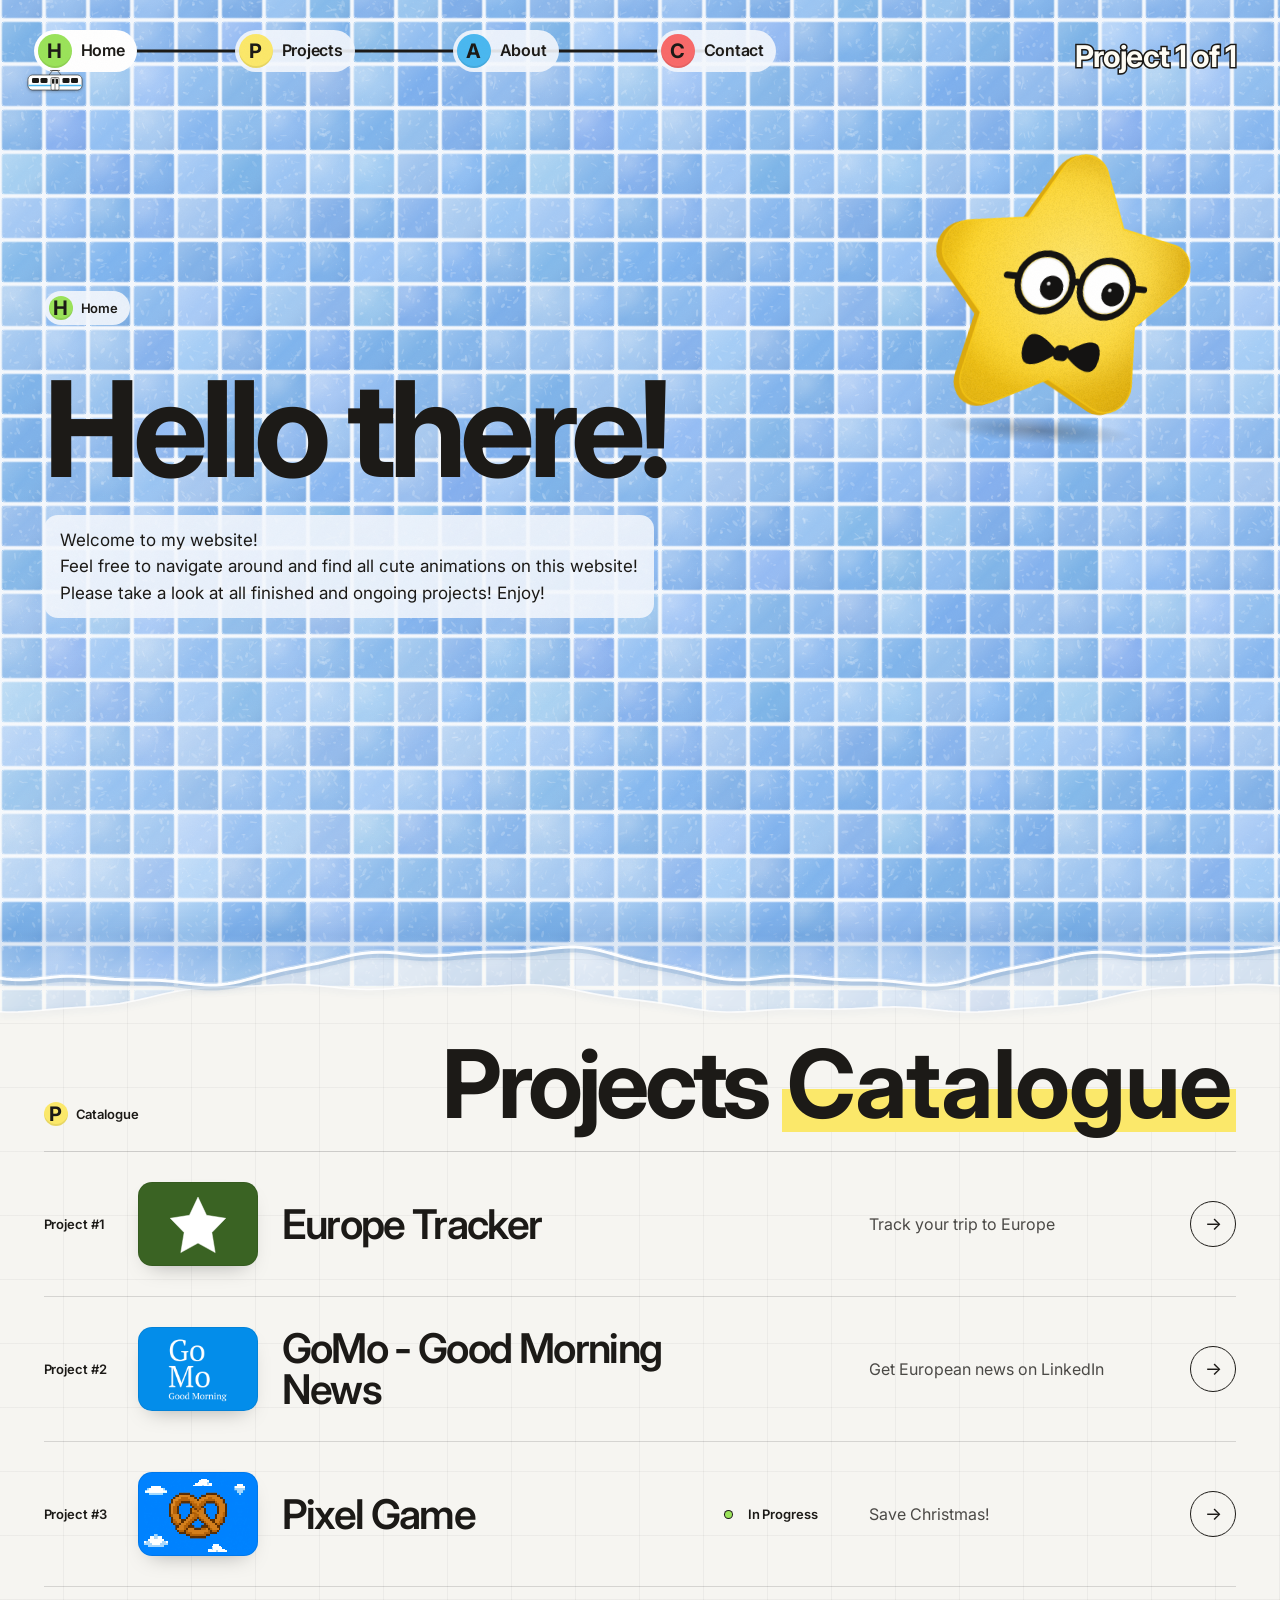
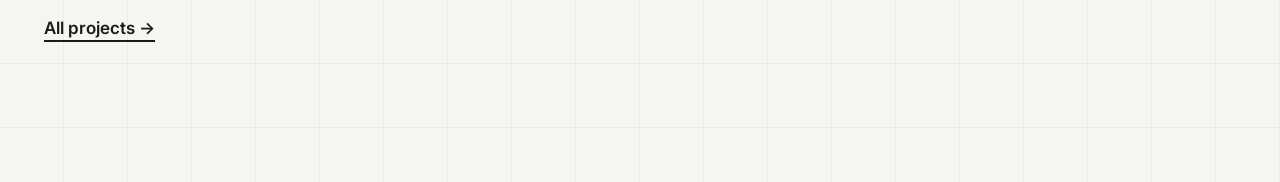
==== commit 0873135f: "v79: new site icon - white 1/1 on yellow (favicon svg/ico/png, apple-touch-icon, 192/512)" ====
--- a/index.html
+++ b/index.html
@@ -14,23 +14,26 @@
   <meta property="og:title" content="Project 1 of 1 — Apps, games &amp; media by Wolfgang Huber">
   <meta property="og:description" content="Project 1 of 1 is Wolfgang Huber’s hobby: free apps, games and media, made for fun to learn and experiment. Every project is one of one.">
   <meta property="og:url" content="https://wolfgang-huber.github.io/project-1-of-1/">
-  <meta property="og:image" content="https://wolfgang-huber.github.io/project-1-of-1/og-image.png?v=78">
+  <meta property="og:image" content="https://wolfgang-huber.github.io/project-1-of-1/og-image.png?v=79">
   <meta property="og:image:width" content="1200">
   <meta property="og:image:height" content="630">
   <meta property="og:image:alt" content="Project 1 of 1 by Wolfgang Huber: the home page with the yellow star mascot on blue pool tiles">
   <meta name="twitter:card" content="summary_large_image">
   <meta name="twitter:title" content="Project 1 of 1 — Apps, games &amp; media by Wolfgang Huber">
   <meta name="twitter:description" content="Project 1 of 1 is Wolfgang Huber’s hobby: free apps, games and media, made for fun to learn and experiment. Every project is one of one.">
-  <meta name="twitter:image" content="https://wolfgang-huber.github.io/project-1-of-1/og-image.png?v=78">
+  <meta name="twitter:image" content="https://wolfgang-huber.github.io/project-1-of-1/og-image.png?v=79">
   <script type="application/ld+json">{"@context": "https://schema.org", "@graph": [{"@type": "WebSite", "@id": "https://wolfgang-huber.github.io/project-1-of-1/#website", "name": "Project 1 of 1", "url": "https://wolfgang-huber.github.io/project-1-of-1/", "inLanguage": "en", "author": {"@id": "https://wolfgang-huber.github.io/project-1-of-1/#wolfgang-huber"}, "publisher": {"@id": "https://wolfgang-huber.github.io/project-1-of-1/#wolfgang-huber"}}, {"@type": "Person", "@id": "https://wolfgang-huber.github.io/project-1-of-1/#wolfgang-huber", "name": "Wolfgang Huber", "url": "https://wolfgang-huber.github.io/project-1-of-1/about.html", "sameAs": ["https://www.linkedin.com/in/wolfgang-huber"]}]}</script>
   <link rel="icon" href="favicon.svg" type="image/svg+xml">
+  <link rel="icon" href="favicon.ico" sizes="16x16 32x32 48x48">
   <link rel="icon" href="favicon-32.png" sizes="32x32" type="image/png">
+  <link rel="icon" href="icon-192.png" sizes="192x192" type="image/png">
+  <link rel="icon" href="icon-512.png" sizes="512x512" type="image/png">
   <link rel="apple-touch-icon" href="apple-touch-icon.png">
   <link rel="preconnect" href="https://fonts.googleapis.com">
   <link rel="preconnect" href="https://fonts.gstatic.com" crossorigin>
   <link href="https://fonts.googleapis.com/css2?family=Inter:wght@400;500;600;700;800&display=swap" rel="stylesheet">
-  <link rel="stylesheet" href="css/styles.css?v=78">
-  <meta name="build" content="nav-train-v78">
+  <link rel="stylesheet" href="css/styles.css?v=79">
+  <meta name="build" content="nav-train-v79">
   <script>document.documentElement.classList.add("js");</script>
 </head>
 <body>
@@ -49,7 +52,7 @@
       </ul>
     </nav>
   </header>
-  <script src="js/nav.js?v=78"></script>
+  <script src="js/nav.js?v=79"></script>
   <main id="main">
     <section class="hero hero--home" aria-labelledby="hero-title">
       <div class="hero-star" aria-hidden="true"><svg class="star-svg" viewBox="0 0 400 420" xmlns="http://www.w3.org/2000/svg" aria-hidden="true" focusable="false">
@@ -66,7 +69,7 @@
     <mask id="stBodyMask" maskUnits="userSpaceOnUse" x="0" y="0" width="400" height="420"><polygon points="200.0,84.0 238.8,158.6 321.7,172.4 262.8,232.4 275.2,315.6 200.0,278.0 124.8,315.6 137.2,232.4 78.3,172.4 161.2,158.6" fill="#fff" stroke="#fff" stroke-width="58" stroke-linejoin="round"/></mask>
     <radialGradient id="stDark" cx="50%" cy="50%" r="50%"><stop offset=".5" stop-color="#b98300" stop-opacity="0"/><stop offset=".78" stop-color="#b98300" stop-opacity=".22"/><stop offset="1" stop-color="#9c6d00" stop-opacity=".42"/></radialGradient>
     <radialGradient id="stLight" cx="50%" cy="50%" r="50%"><stop offset="0" stop-color="#fff3a6" stop-opacity=".55"/><stop offset="1" stop-color="#fff3a6" stop-opacity="0"/></radialGradient>
-    <pattern id="stGrain" patternUnits="userSpaceOnUse" width="96" height="96"><image href="img/plush-grain.png?v=78" width="96" height="96"/></pattern>
+    <pattern id="stGrain" patternUnits="userSpaceOnUse" width="96" height="96"><image href="img/plush-grain.png?v=79" width="96" height="96"/></pattern>
     <clipPath id="stEyeClip"><circle r="28.5"/></clipPath>
     <filter id="stSoft" x="-20%" y="-20%" width="140%" height="140%"><feGaussianBlur stdDeviation="6"/></filter>
   </defs>
@@ -159,9 +162,9 @@
       </div>
     </section>
   </main>
-  <script src="js/tiles.js?v=78"></script>
-  <script type="module" src="js/main.js?v=78"></script>
-  <script src="js/star.js?v=78" defer></script>
-  <script src="js/waterline.js?v=78" defer></script>
+  <script src="js/tiles.js?v=79"></script>
+  <script type="module" src="js/main.js?v=79"></script>
+  <script src="js/star.js?v=79" defer></script>
+  <script src="js/waterline.js?v=79" defer></script>
 </body>
 </html>
--- a/css/styles.css
+++ b/css/styles.css
@@ -641,11 +641,11 @@
 .work-item--coral .work-thumb.swatch::before, .work-item--coral .work-thumb.swatch::after { display: none; }
 .work-item--coral .work-link:is(:hover, :focus-visible) .work-thumb.swatch { box-shadow: inset 0 0 0 2px rgba(255,255,255,.85), 0 12px 24px -10px rgba(0,0,0,.4); }
 /* GoMo home thumbnail: app-icon tile on GoMo blue (#038dea, sampled from gomo.png) */
-.work-item--sky .work-thumb.swatch { background: #038dea url("../img/gomo.png?v=78") center / auto 82% no-repeat; box-shadow: inset 0 0 0 1px rgba(0,0,0,.08), 0 10px 22px -12px rgba(0,0,0,.35); }
+.work-item--sky .work-thumb.swatch { background: #038dea url("../img/gomo.png?v=79") center / auto 82% no-repeat; box-shadow: inset 0 0 0 1px rgba(0,0,0,.08), 0 10px 22px -12px rgba(0,0,0,.35); }
 .work-item--sky .work-thumb.swatch::before, .work-item--sky .work-thumb.swatch::after { display: none; }
 .work-item--sky .work-link:is(:hover, :focus-visible) .work-thumb.swatch { box-shadow: inset 0 0 0 2px rgba(255,255,255,.85), 0 12px 24px -10px rgba(0,0,0,.4); }
 /* Pixel Game home thumbnail: app icon, sky extended to landscape */
-.work-item--lime .work-thumb.swatch { background: #0082fe url("../img/pixel-game-thumb.png?v=78") center / cover no-repeat; image-rendering: pixelated; box-shadow: inset 0 0 0 1px rgba(0,0,0,.08), 0 10px 22px -12px rgba(0,0,0,.35); }
+.work-item--lime .work-thumb.swatch { background: #0082fe url("../img/pixel-game-thumb.png?v=79") center / cover no-repeat; image-rendering: pixelated; box-shadow: inset 0 0 0 1px rgba(0,0,0,.08), 0 10px 22px -12px rgba(0,0,0,.35); }
 .work-item--lime .work-thumb.swatch::before, .work-item--lime .work-thumb.swatch::after { display: none; }
 .work-item--lime .work-link:is(:hover, :focus-visible) .work-thumb.swatch { box-shadow: inset 0 0 0 2px rgba(255,255,255,.85), 0 12px 24px -10px rgba(0,0,0,.4); }
 /* In Progress status dot: soft repeating green glow pulse everywhere (kept even with reduced motion: gentle, small) */
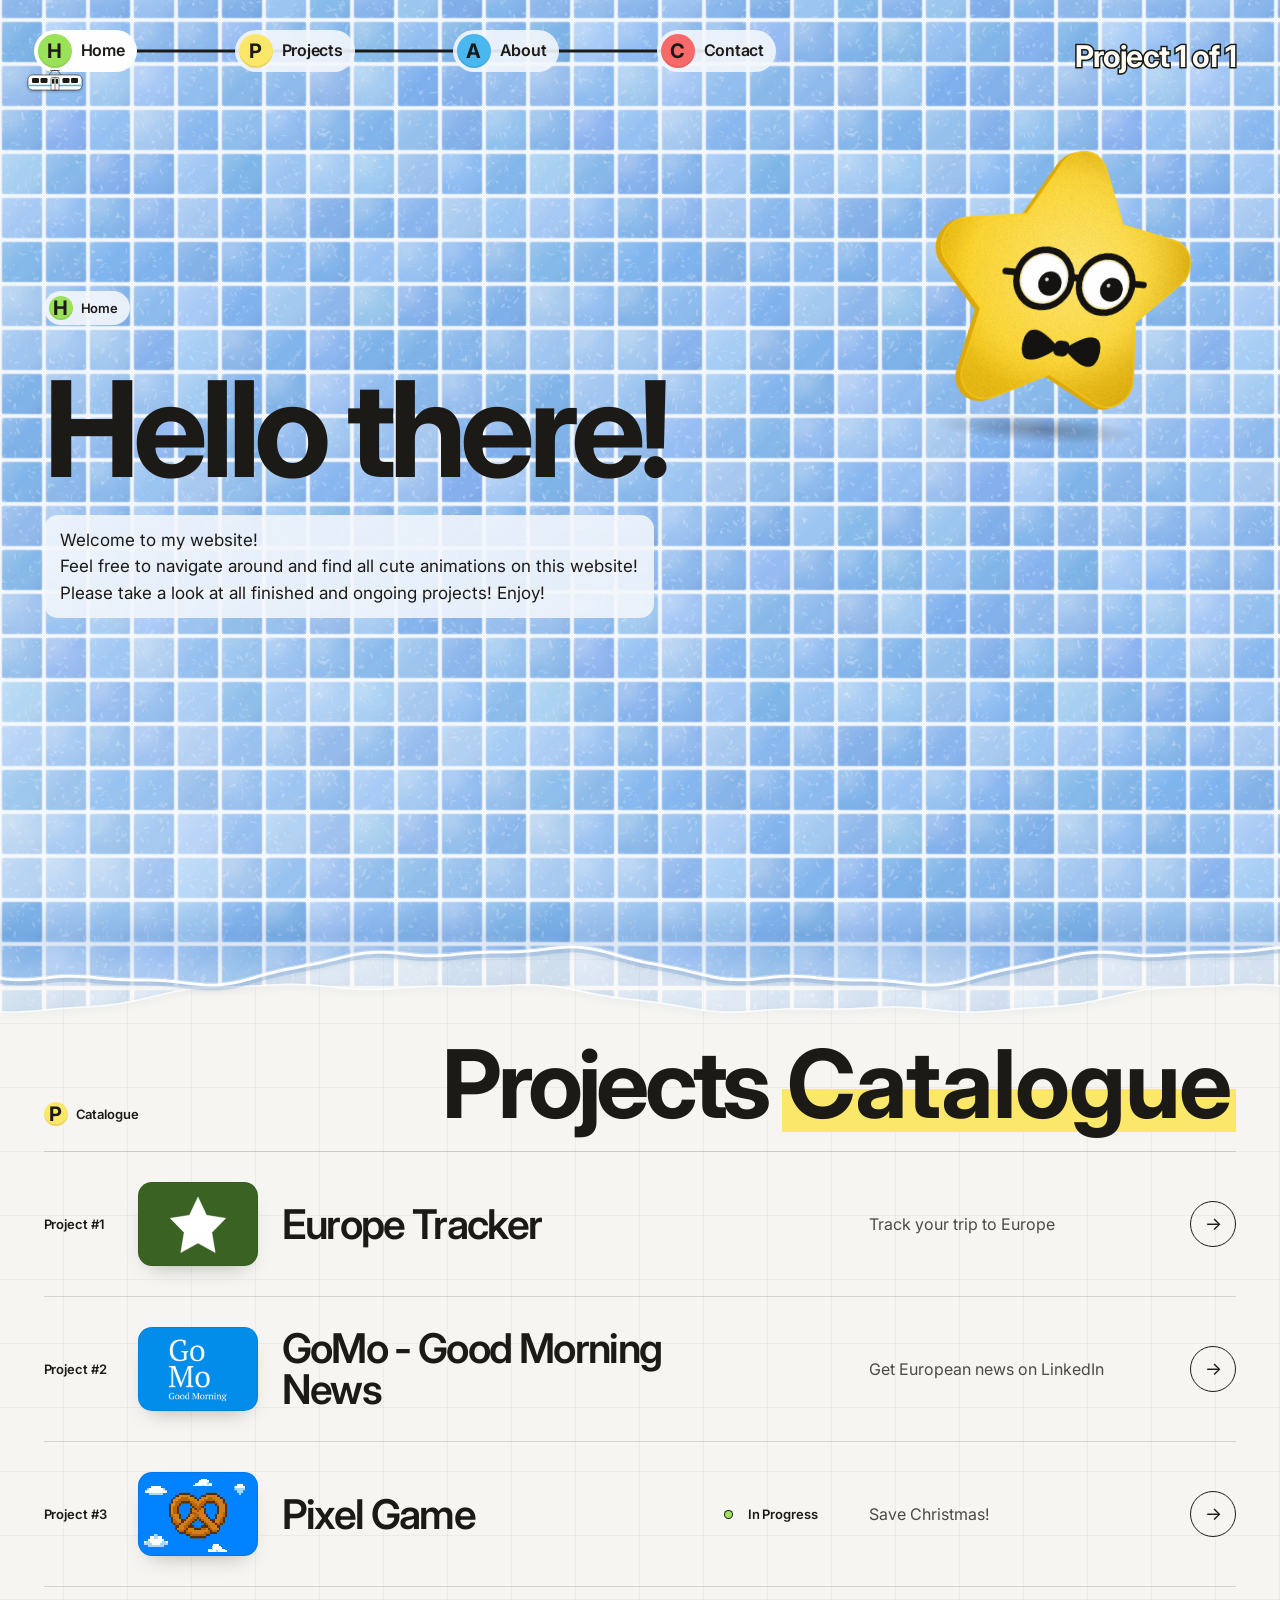
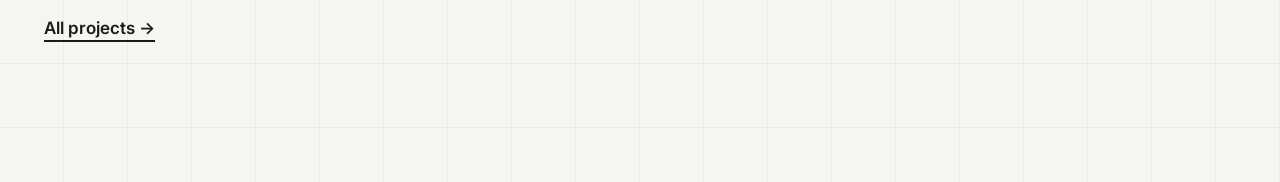
==== commit 00c44f95: "Cache-bust icon links" ====
--- a/index.html
+++ b/index.html
@@ -23,12 +23,12 @@
   <meta name="twitter:description" content="Project 1 of 1 is Wolfgang Huber’s hobby: free apps, games and media, made for fun to learn and experiment. Every project is one of one.">
   <meta name="twitter:image" content="https://wolfgang-huber.github.io/project-1-of-1/og-image.png?v=79">
   <script type="application/ld+json">{"@context": "https://schema.org", "@graph": [{"@type": "WebSite", "@id": "https://wolfgang-huber.github.io/project-1-of-1/#website", "name": "Project 1 of 1", "url": "https://wolfgang-huber.github.io/project-1-of-1/", "inLanguage": "en", "author": {"@id": "https://wolfgang-huber.github.io/project-1-of-1/#wolfgang-huber"}, "publisher": {"@id": "https://wolfgang-huber.github.io/project-1-of-1/#wolfgang-huber"}}, {"@type": "Person", "@id": "https://wolfgang-huber.github.io/project-1-of-1/#wolfgang-huber", "name": "Wolfgang Huber", "url": "https://wolfgang-huber.github.io/project-1-of-1/about.html", "sameAs": ["https://www.linkedin.com/in/wolfgang-huber"]}]}</script>
-  <link rel="icon" href="favicon.svg" type="image/svg+xml">
-  <link rel="icon" href="favicon.ico" sizes="16x16 32x32 48x48">
-  <link rel="icon" href="favicon-32.png" sizes="32x32" type="image/png">
-  <link rel="icon" href="icon-192.png" sizes="192x192" type="image/png">
-  <link rel="icon" href="icon-512.png" sizes="512x512" type="image/png">
-  <link rel="apple-touch-icon" href="apple-touch-icon.png">
+  <link rel="icon" href="favicon.svg?v=79" type="image/svg+xml">
+  <link rel="icon" href="favicon.ico?v=79" sizes="16x16 32x32 48x48">
+  <link rel="icon" href="favicon-32.png?v=79" sizes="32x32" type="image/png">
+  <link rel="icon" href="icon-192.png?v=79" sizes="192x192" type="image/png">
+  <link rel="icon" href="icon-512.png?v=79" sizes="512x512" type="image/png">
+  <link rel="apple-touch-icon" href="apple-touch-icon.png?v=79">
   <link rel="preconnect" href="https://fonts.googleapis.com">
   <link rel="preconnect" href="https://fonts.gstatic.com" crossorigin>
   <link href="https://fonts.googleapis.com/css2?family=Inter:wght@400;500;600;700;800&display=swap" rel="stylesheet">
